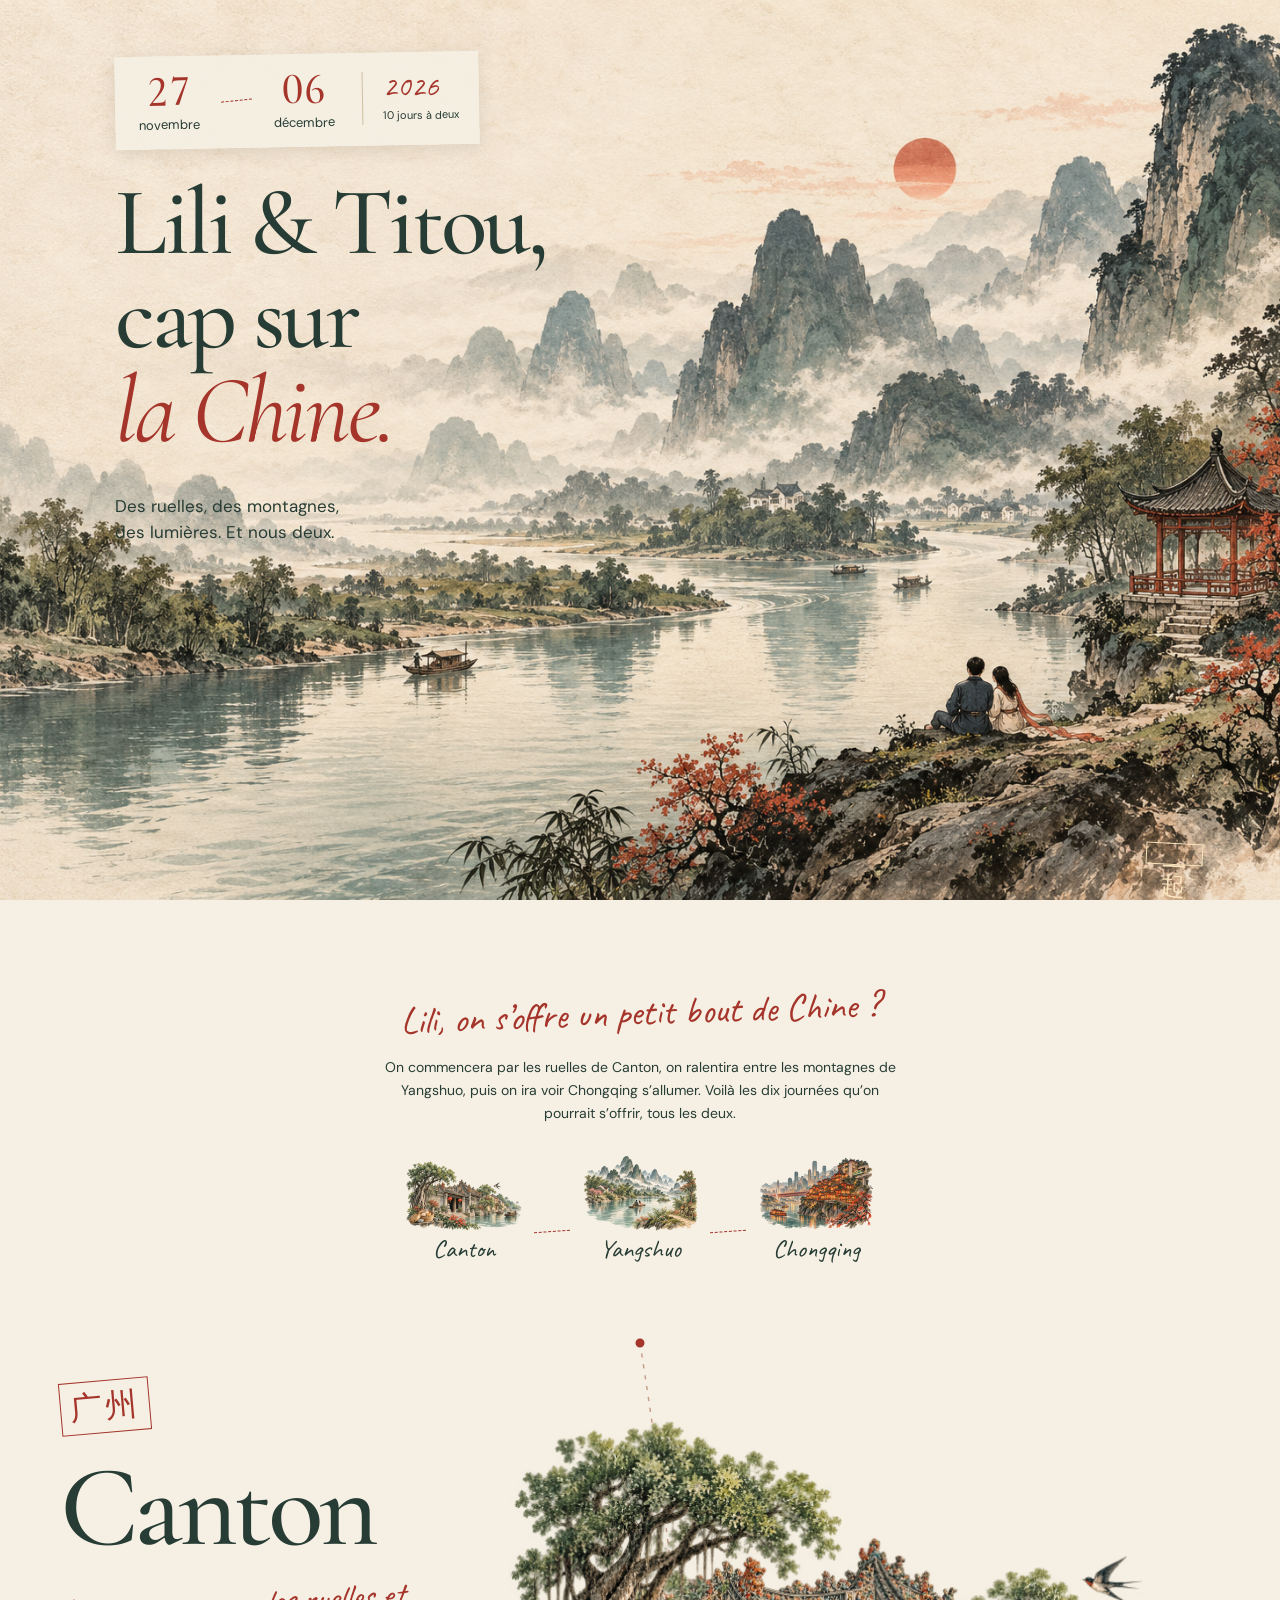
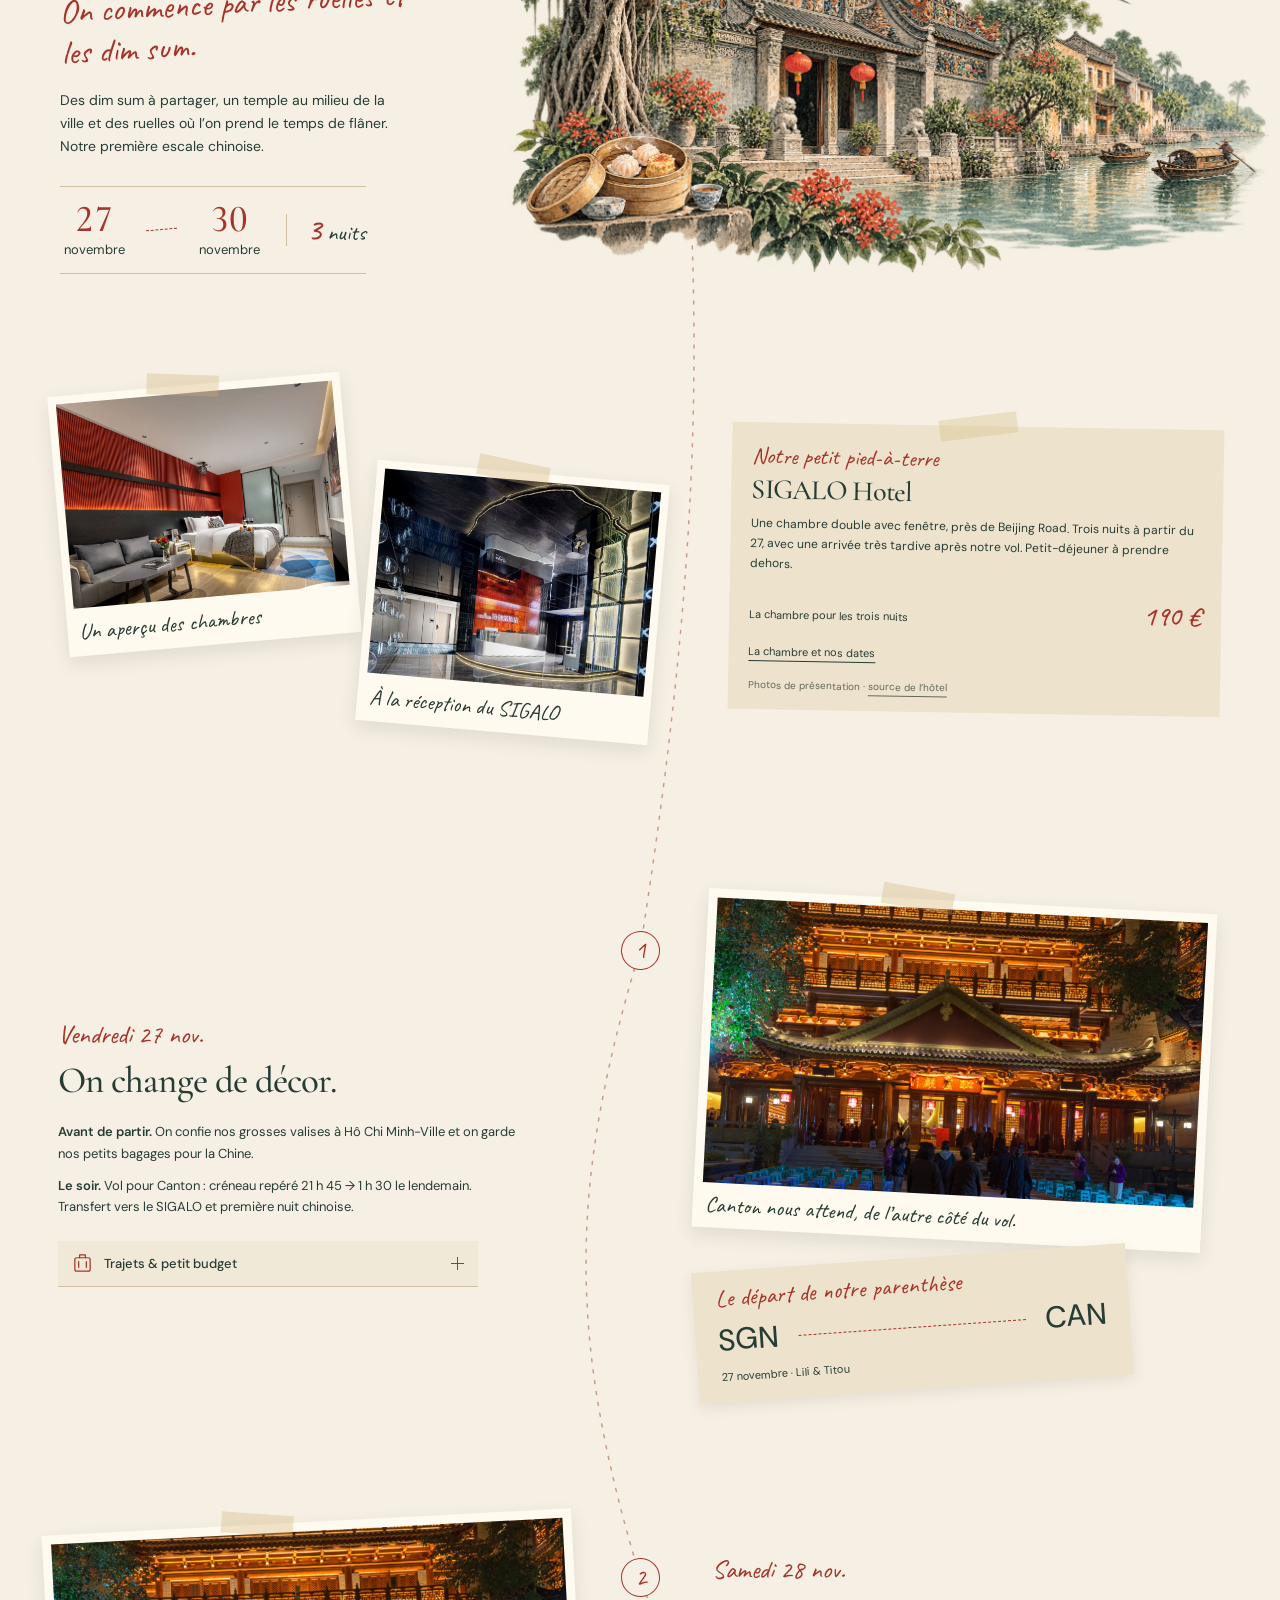
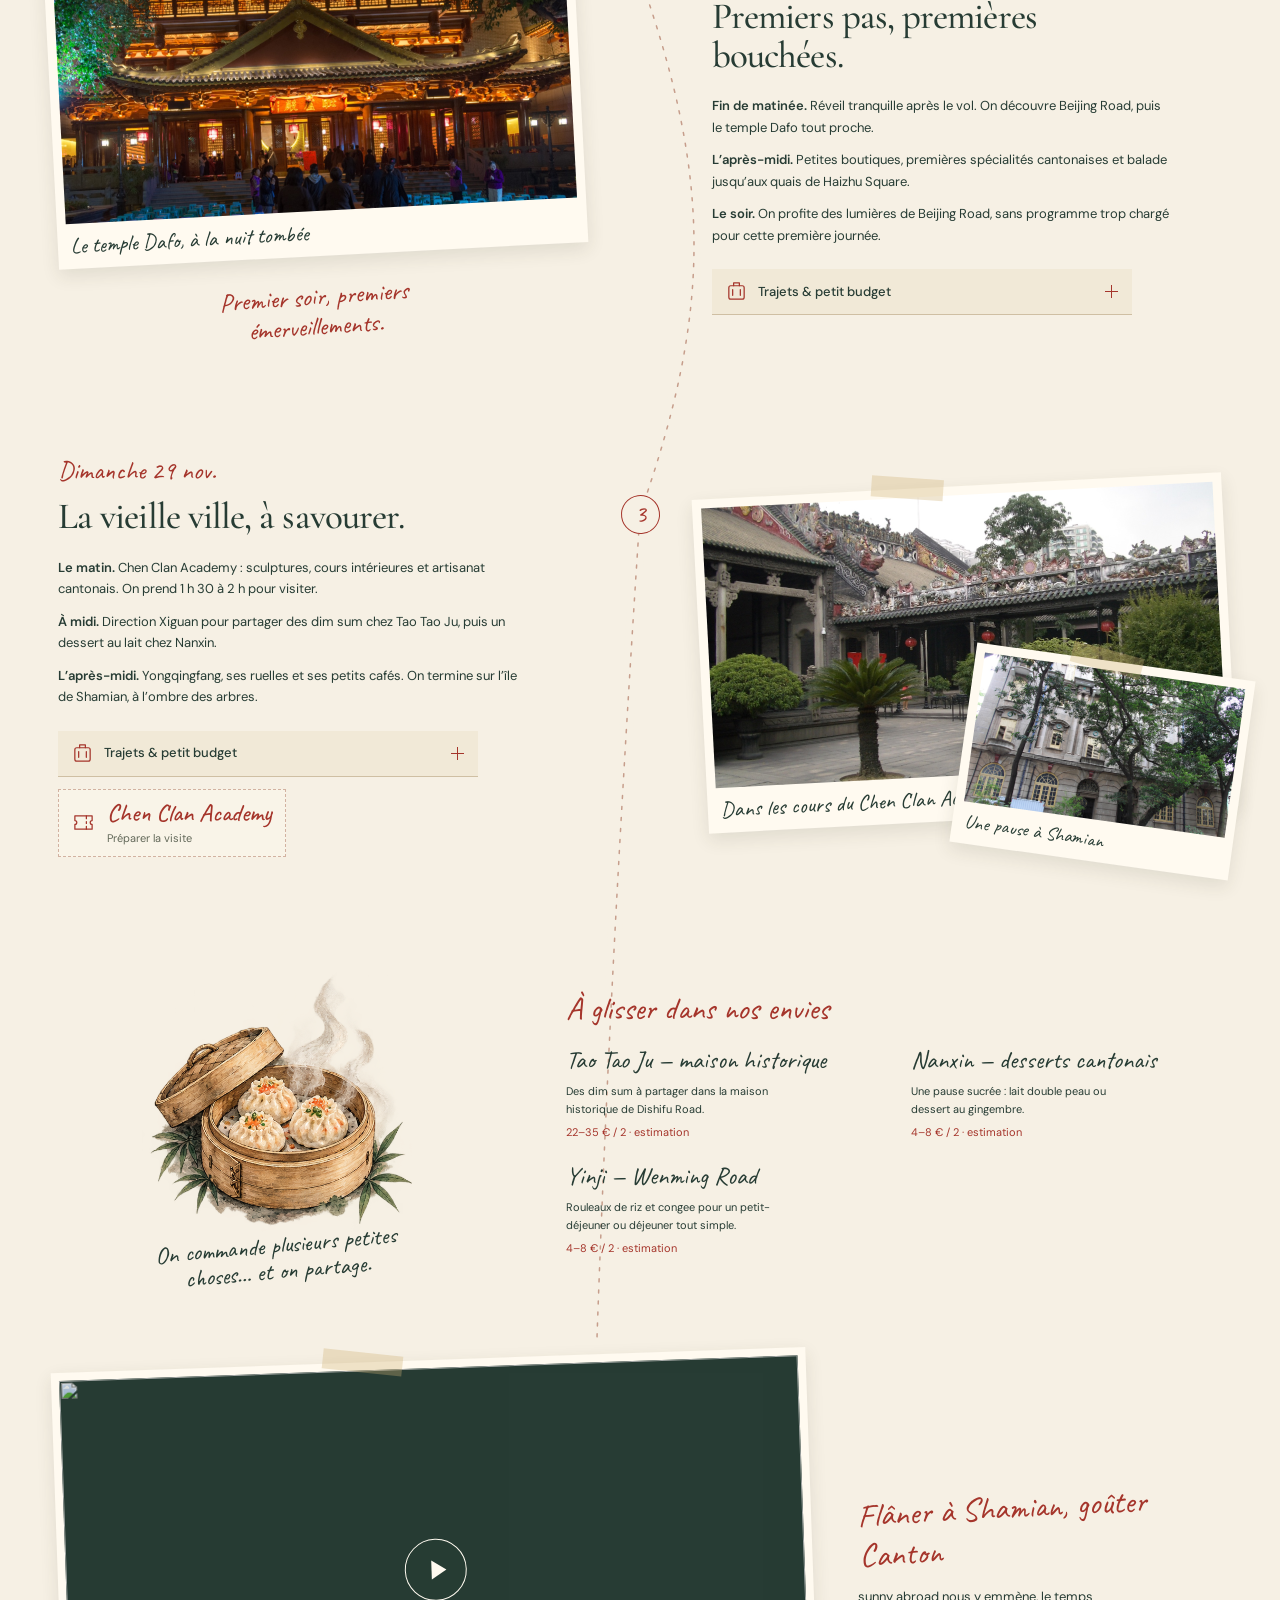
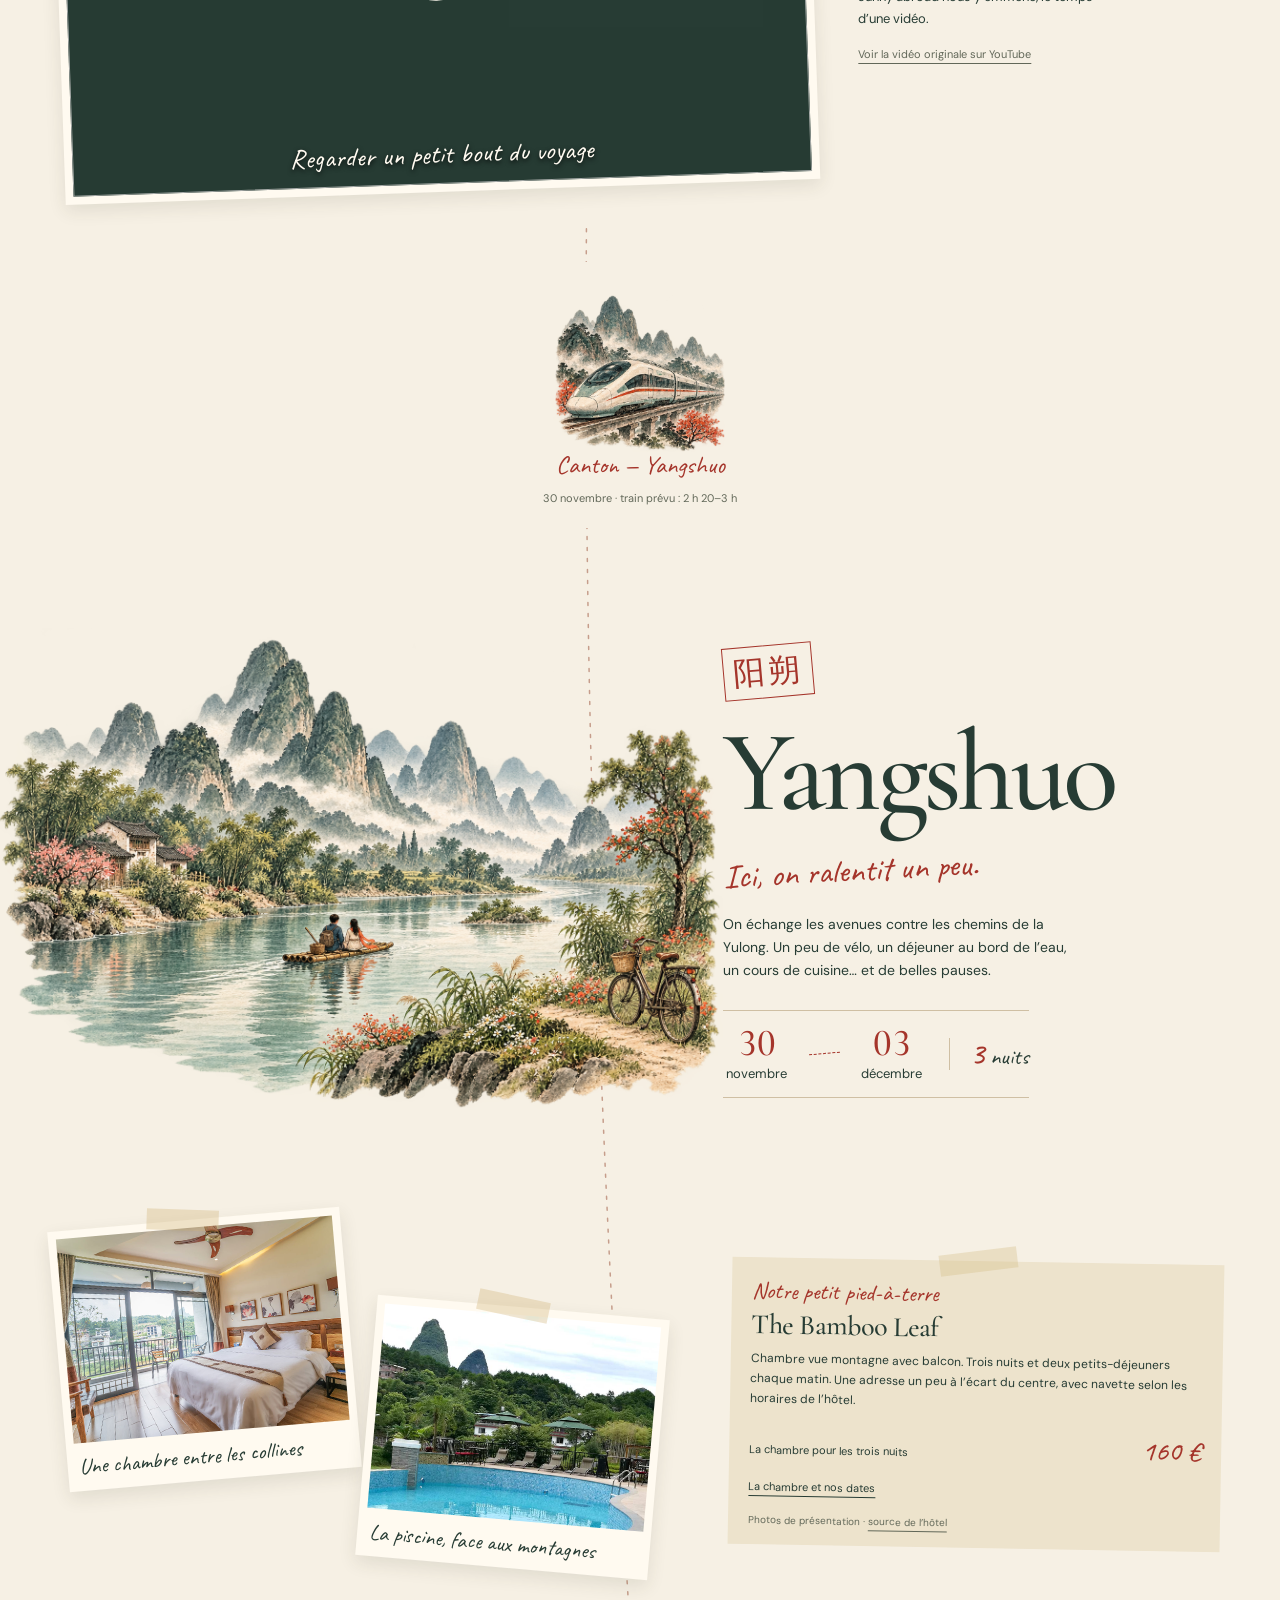
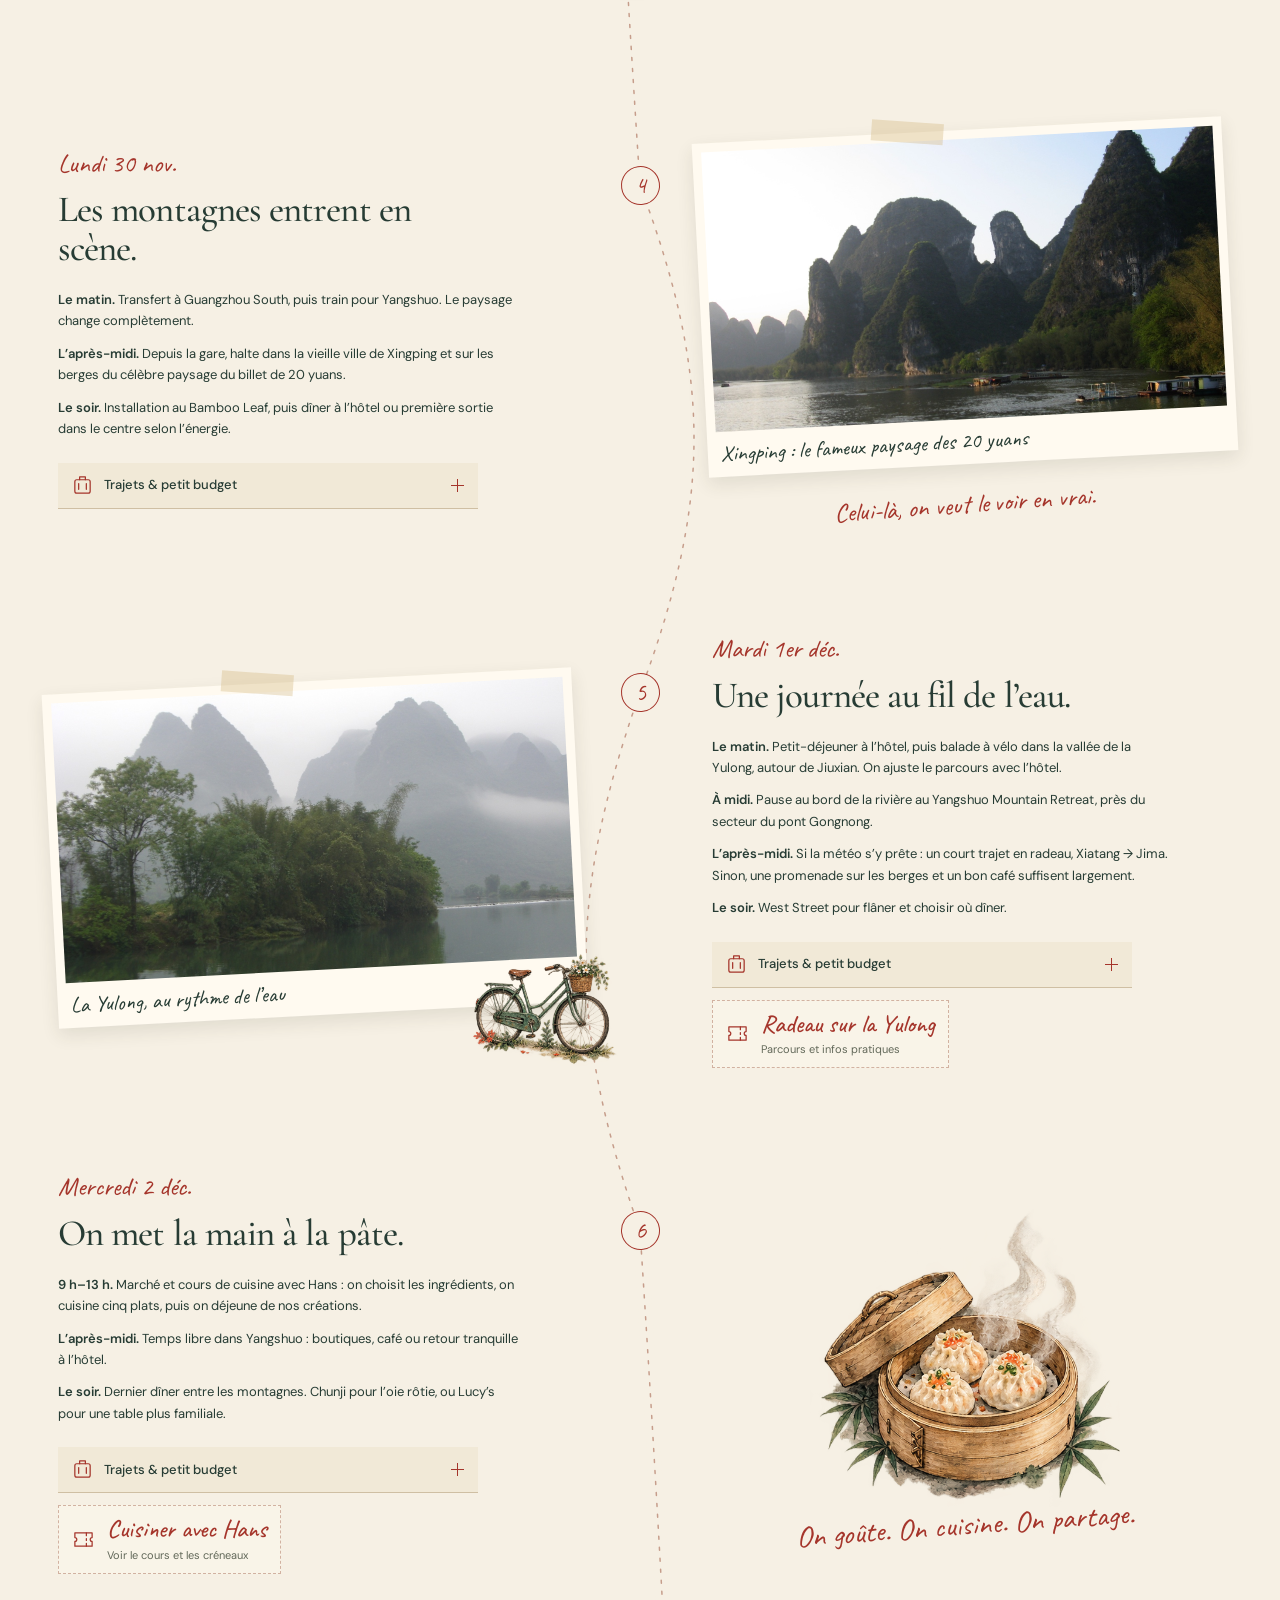
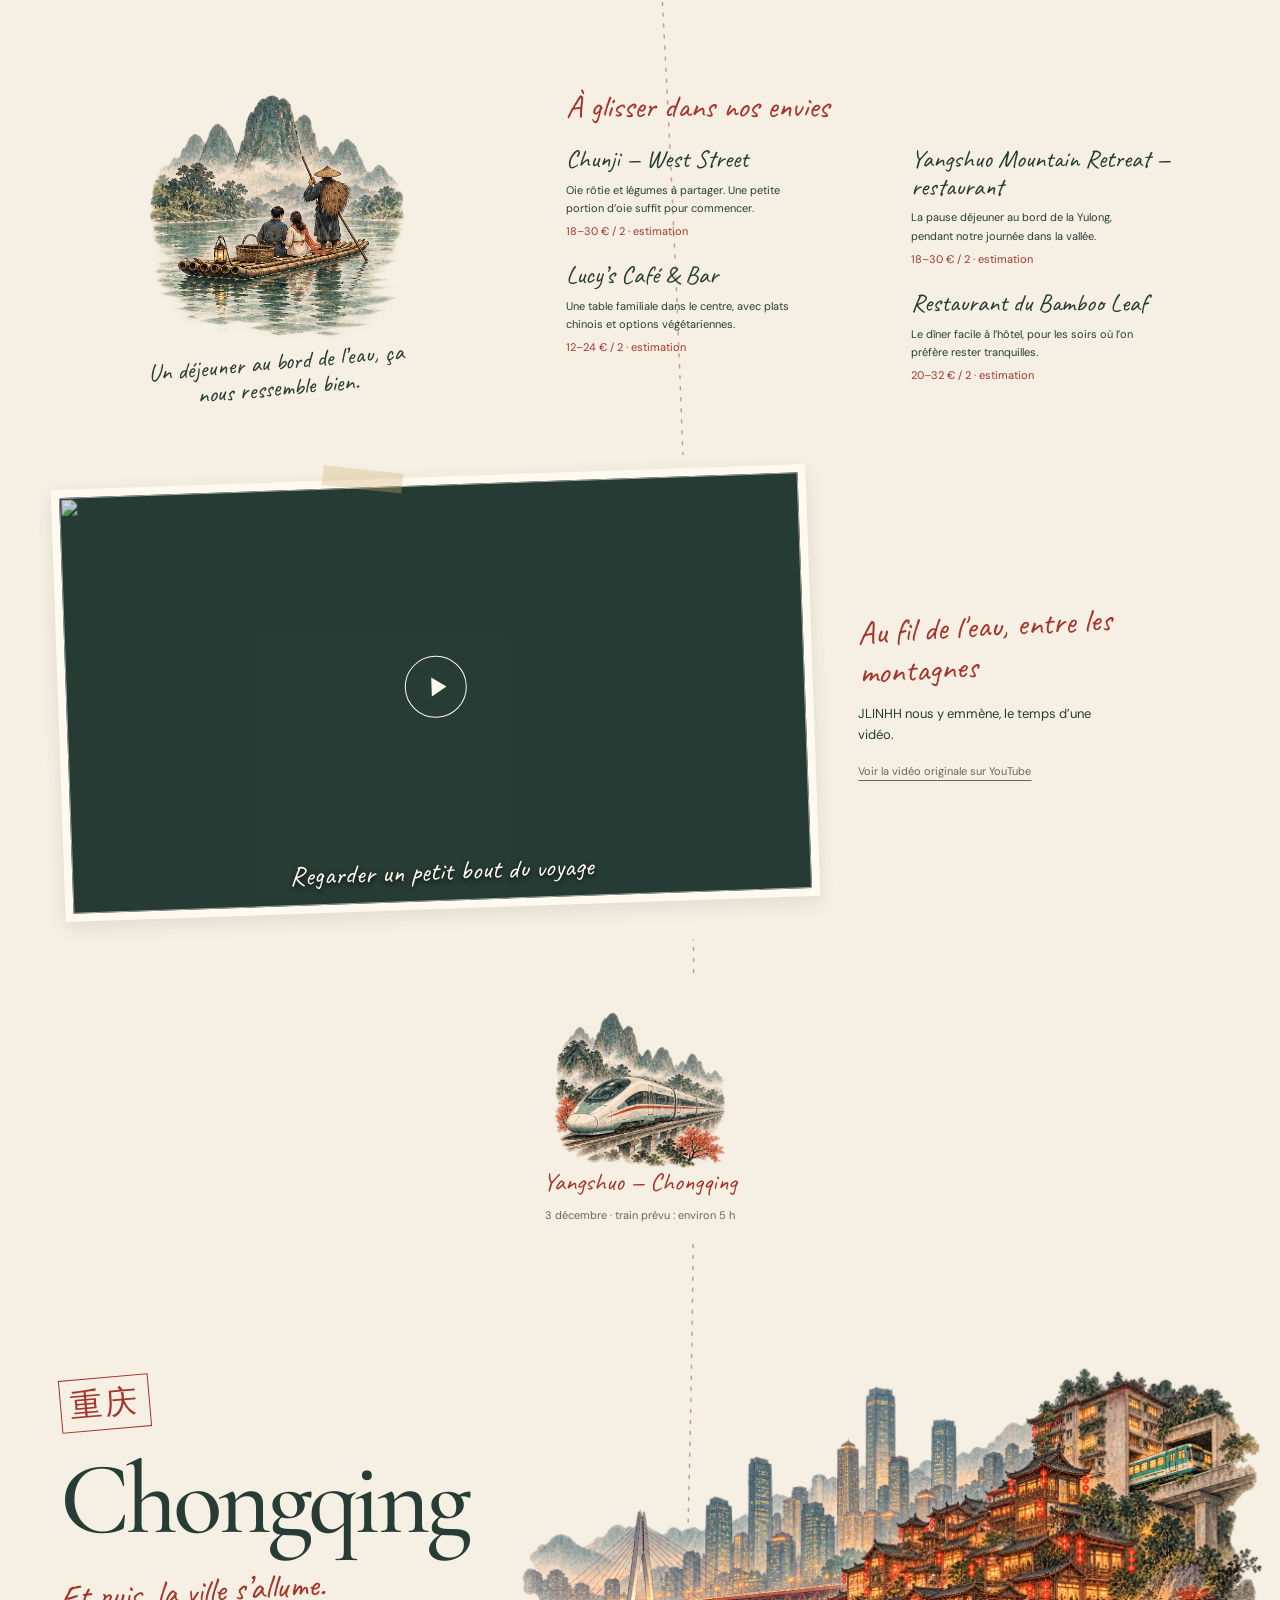
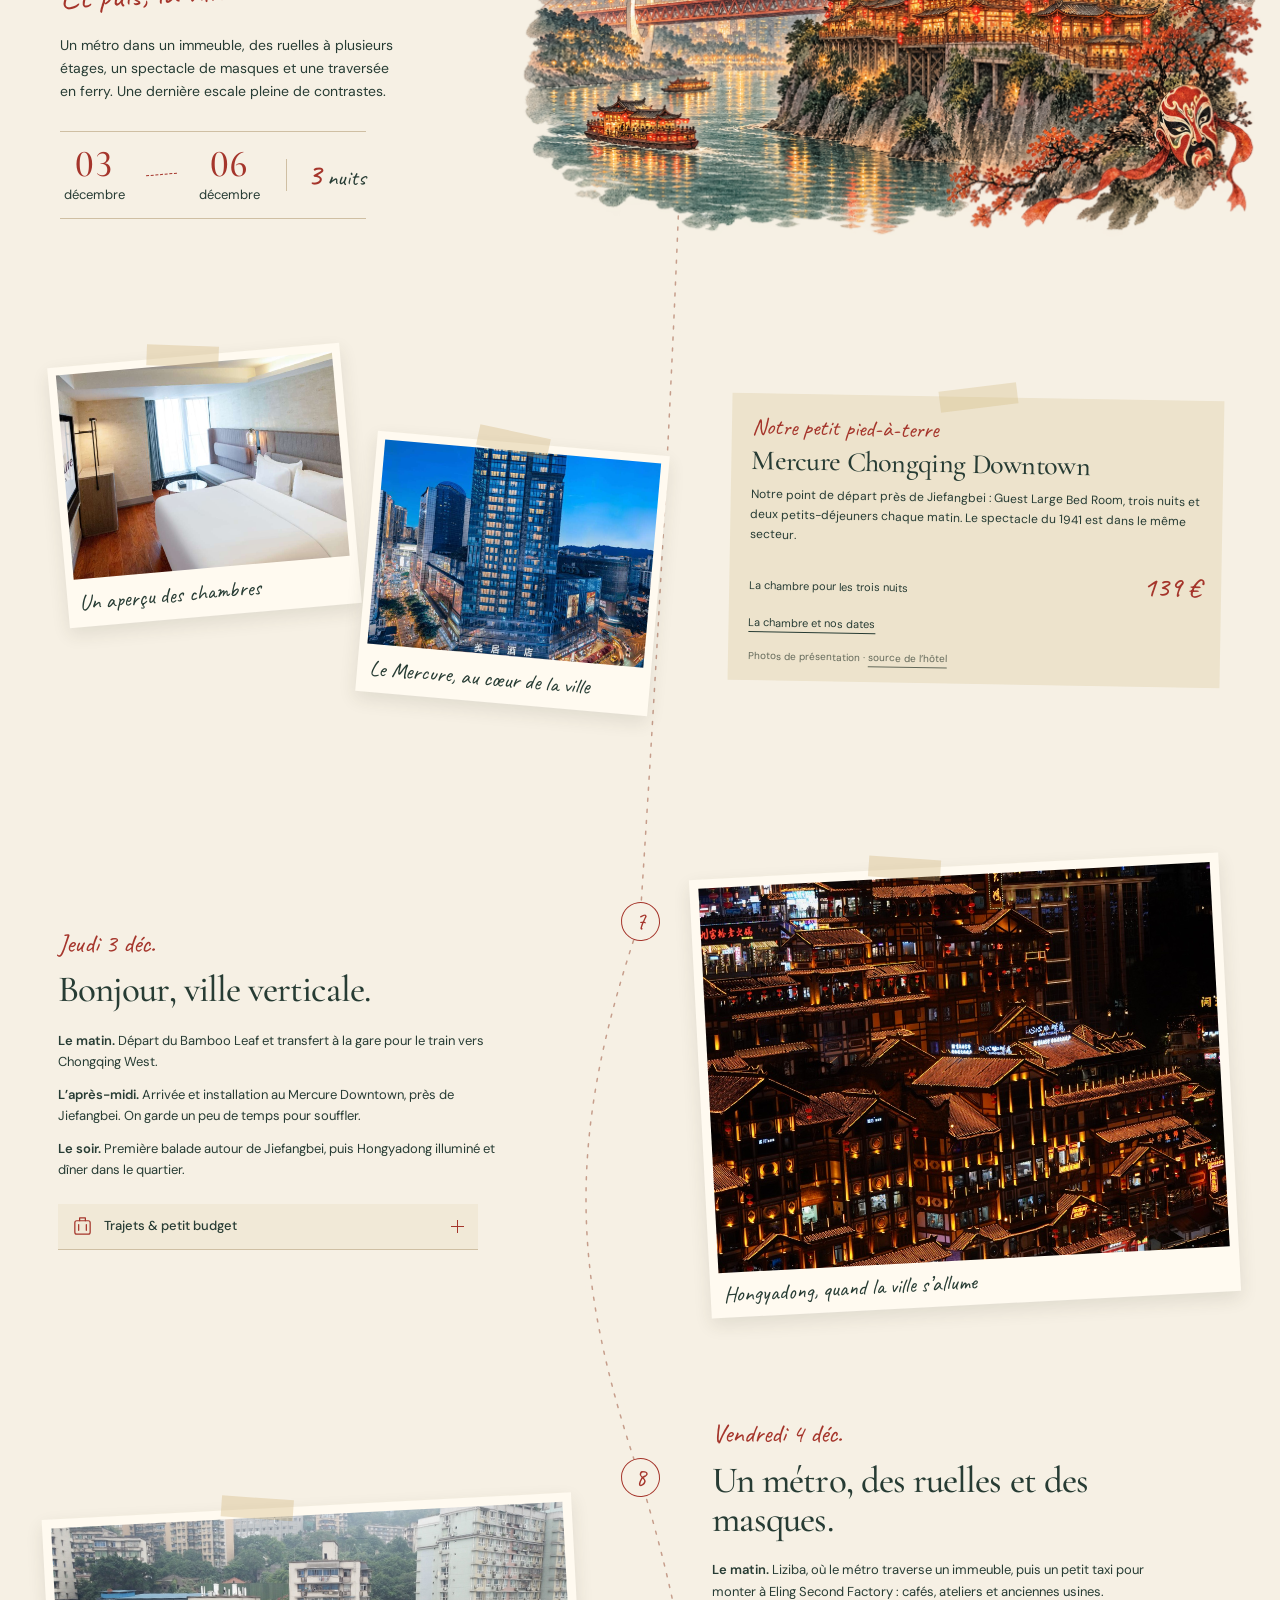
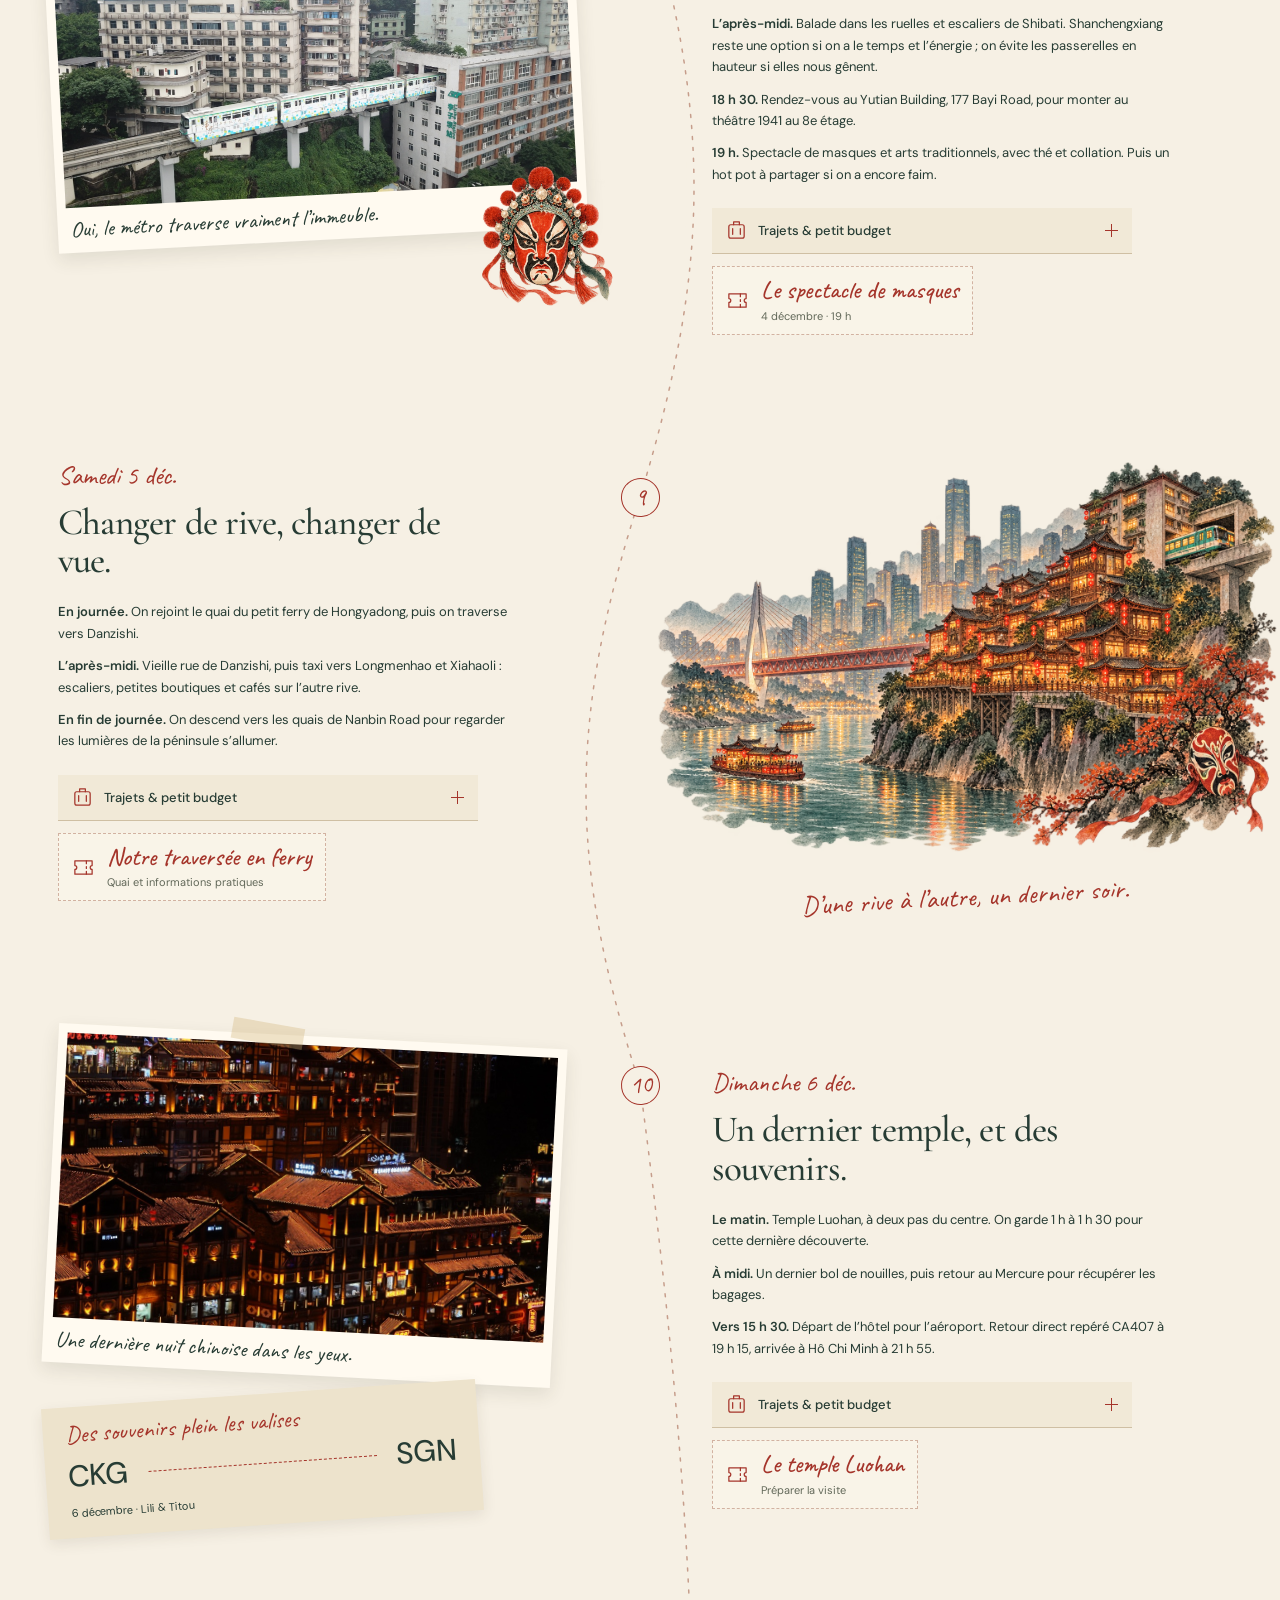
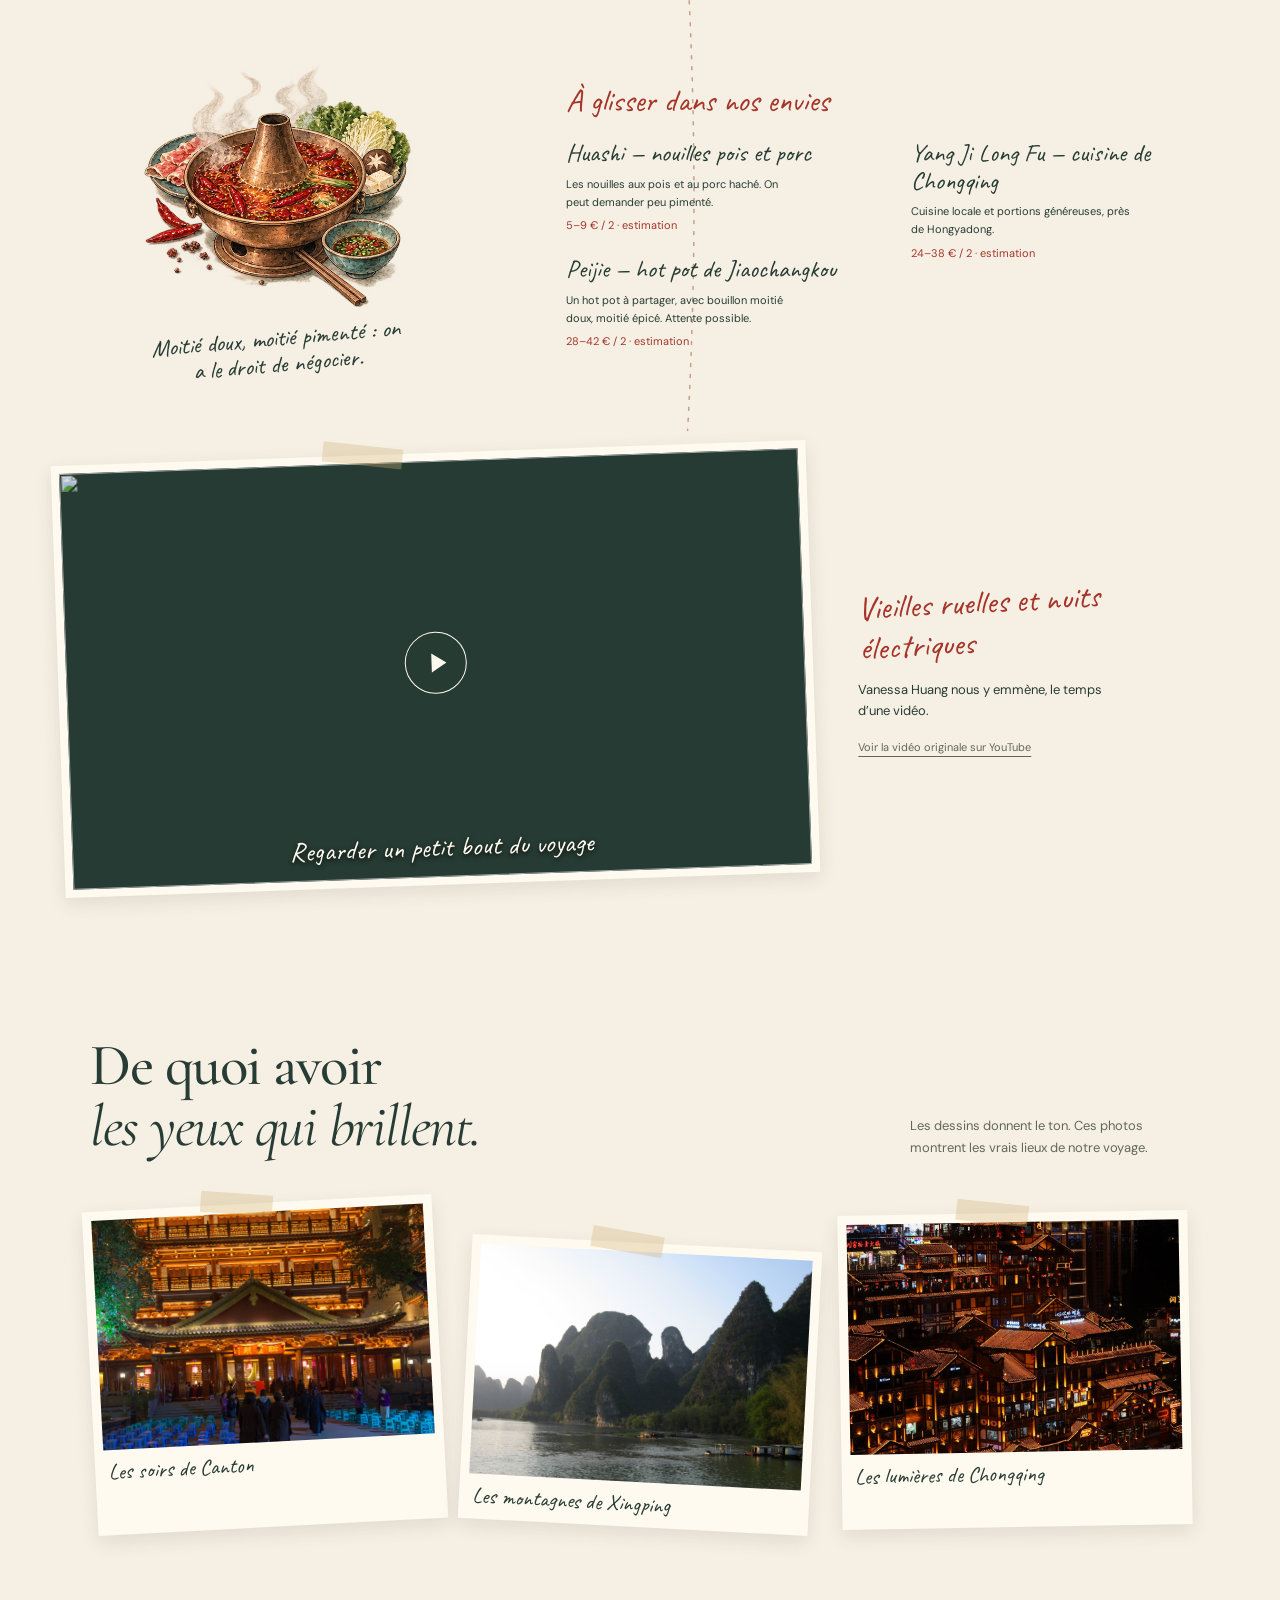
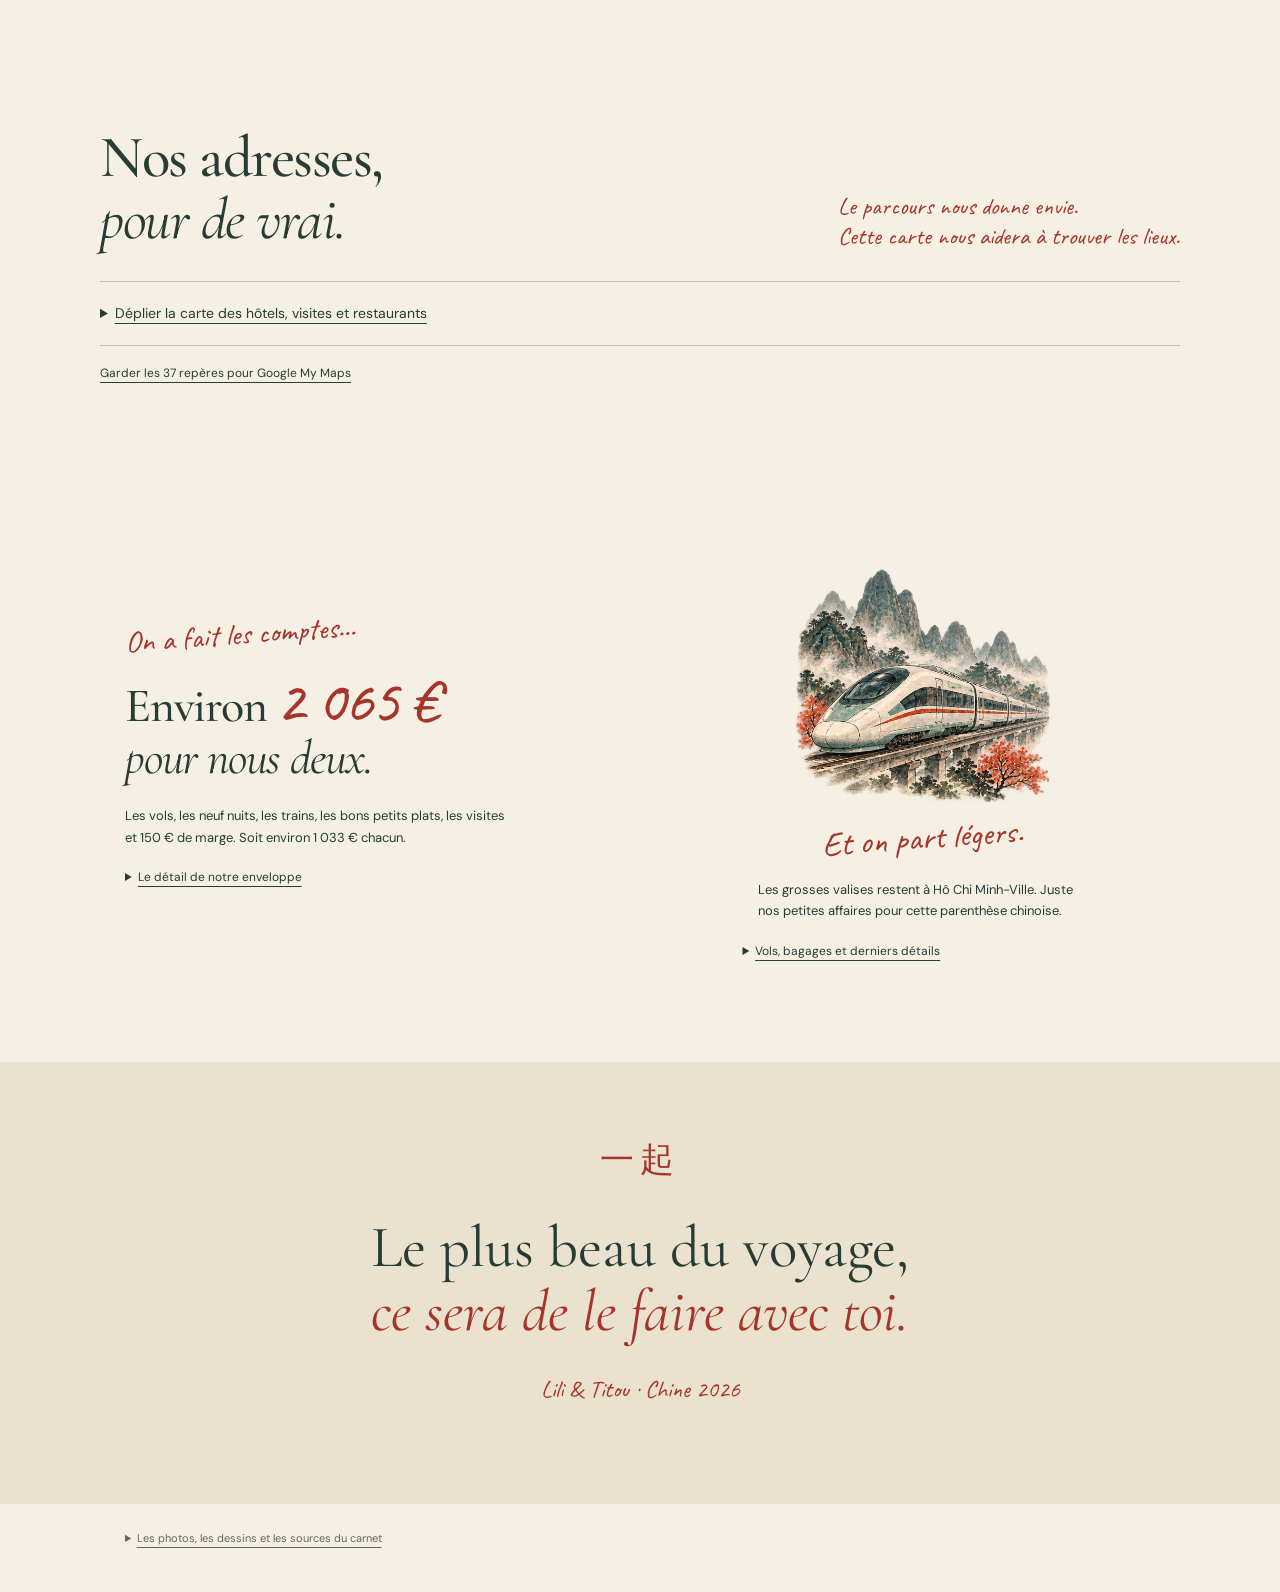
==== index.html @ 859c28b2 "Publish the Lili and Titou China travel journal" ====
<!doctype html>
<html lang="fr">
<head>
  <meta charset="utf-8">
  <meta name="viewport" content="width=device-width,initial-scale=1">
  <meta name="theme-color" content="#f6f0e4">
  <meta name="robots" content="noindex,nofollow">
  <title>Lili &amp; Titou — Notre petit bout de Chine</title>
  <meta name="description" content="Le carnet illustré de notre voyage à deux : Canton, Yangshuo et Chongqing, du 27 novembre au 6 décembre 2026.">
  <meta property="og:title" content="Lili & Titou — Notre petit bout de Chine">
  <meta property="og:description" content="Dix jours, trois escales. Et nous deux.">
<meta property="og:image" content="https://imwhyyy.github.io/lili-titou-carnet-chine/assets/couverture-estampe.png">
  <link rel="icon" href="assets/sceau.svg" type="image/svg+xml">
  <link rel="preconnect" href="https://fonts.googleapis.com">
  <link rel="preconnect" href="https://fonts.gstatic.com" crossorigin>
  <link href="https://fonts.googleapis.com/css2?family=Caveat:wght@400;500;600&family=Cormorant+Garamond:ital,wght@0,400;0,500;0,600;1,400;1,500&family=DM+Sans:wght@400;450;500;600&display=swap" rel="stylesheet">
  <link rel="stylesheet" href="carnet.css">
  <script src="carnet.js" defer></script>
</head>
<body>
<!-- THESIS: Un parcours dessiné qui traverse dix journées, et non une succession de panneaux.
OWN-WORLD: Papier ivoire, encre verte, fil cinabre, aquarelles originales, photos réelles légendées, annotations manuscrites.
STORY: Lili découvre le voyage avec Titou, suit chaque journée et garde les informations pratiques à portée de main.
FIRST VIEWPORT: Couverture approuvée, noms à gauche, paysage et couple à droite ; aucune navigation ni bouton.
FORM: Carnet cartographique vertical, direction explicitement demandée par Whyyy, prioritaire sur seed 885f67a6.
FINISH: unreviewed and undocumented is unfinished; this build ends with the finish review, the verdict, DESIGN.md, and every shipping raster carrying its provenance -->
  <main>
    <section class="cover" aria-labelledby="titre">
      <img class="cover-art" src="assets/couverture-estampe.png" width="1536" height="1024" alt="Estampe originale : un couple au bord d’une rivière et les montagnes chinoises" fetchpriority="high">
      <div class="cover-copy"><div class="cover-date travel-dates" aria-label="Du 27 novembre au 6 décembre 2026"><div class="date-pair"><time datetime="2026-11-27"><span class="date-number">27</span><span class="date-month">novembre</span></time><span class="date-stitch" aria-hidden="true"></span><time datetime="2026-12-06"><span class="date-number">06</span><span class="date-month">décembre</span></time></div><span class="date-year">2026<span>10 jours à deux</span></span></div><h1 id="titre">Lili &amp; Titou,<br>cap sur<br><em>la Chine.</em></h1><p class="cover-note">Des ruelles, des montagnes,<br>des lumières. Et nous deux.</p></div>
      <span class="cover-seal" lang="zh-Hans" aria-hidden="true">一起</span>
    </section>

    <section class="letter" aria-label="Un petit mot pour Lili"><p class="handwriting">Lili, on s’offre un petit bout de Chine ?</p><p>On commencera par les ruelles de Canton, on ralentira entre les montagnes de Yangshuo, puis on ira voir Chongqing s’allumer. Voilà les dix journées qu’on pourrait s’offrir, tous les deux.</p><div class="little-route"><span class="little-city"><img src="assets/dessin-canton.png" alt="" width="1536" height="1024" loading="lazy"><span>Canton</span></span><span class="route-thread" aria-hidden="true"></span><span class="little-city"><img src="assets/dessin-yangshuo.png" alt="" width="1536" height="1024" loading="lazy"><span>Yangshuo</span></span><span class="route-thread" aria-hidden="true"></span><span class="little-city"><img src="assets/dessin-chongqing.png" alt="" width="1536" height="1024" loading="lazy"><span>Chongqing</span></span></div></section>

    <div class="journey" id="parcours">
      <svg class="journey-route" aria-hidden="true"><path class="route-wash"></path><path class="route-dots"></path><path class="route-progress"></path><circle class="route-traveler" r="6"></circle></svg>
      <section class="chapter chapter-gz" aria-labelledby="titre-gz">
      <div class="chapter-opening"><div class="chapter-heading"><span class="chapter-cn" lang="zh-Hans" aria-hidden="true">广州</span><h2 id="titre-gz">Canton</h2><p class="handwriting">On commence par les ruelles et les dim sum.</p><p class="chapter-description">Des dim sum à partager, un temple au milieu de la ville et des ruelles où l’on prend le temps de flâner. Notre première escale chinoise.</p><div class="chapter-dates stay-dates" aria-label="Du 27 novembre au 30 novembre 2026, 3 nuits"><div class="date-pair"><time datetime="2026-11-27"><span class="date-number">27</span><span class="date-month">novembre</span></time><span class="date-stitch" aria-hidden="true"></span><time datetime="2026-11-30"><span class="date-number">30</span><span class="date-month">novembre</span></time></div><span class="stay-nights"><strong>3</strong> nuits</span></div></div><figure><img class="chapter-art" src="assets/dessin-canton.png" alt="Illustration originale de Canton, créée pour Lili et Titou" width="1536" height="1024" loading="lazy"></figure></div>
      <div class="hotel-spread"><div class="hotel-gallery"><figure class="photo hotel-photo"><img src="assets/hotel-sigalo-01.jpg" alt="Chambre avec lit double, mur rouge, canapé gris et projecteur." width="960" height="660" loading="lazy"><figcaption>Un aperçu des chambres</figcaption></figure><figure class="photo hotel-photo"><img src="assets/hotel-sigalo-07.jpg" alt="Réception à l&#x27;intérieur noir et orange, enseigne SIGALO/诗加洛酒店 visible." width="960" height="660" loading="lazy"><figcaption>À la réception du SIGALO</figcaption></figure></div><aside class="hotel-slip" aria-label="Notre hôtel à Canton"><p class="handwriting">Notre petit pied-à-terre</p><h3>SIGALO Hotel</h3><p>Une chambre double avec fenêtre, près de Beijing Road. Trois nuits à partir du 27, avec une arrivée très tardive après notre vol. Petit-déjeuner à prendre dehors.</p><div class="room-meta"><span>La chambre pour les trois nuits</span><strong>190 €</strong></div><a href="https://fr.trip.com/hotels/guangzhou-hotel-detail-114706599/shi-jia-luo-jiu-dian/?checkIn=2026-11-27&amp;checkOut=2026-11-30&amp;adult=2&amp;crn=1&amp;curr=EUR" target="_blank" rel="noopener">La chambre et nos dates</a><p class="hotel-photo-source">Photos de présentation · <a href="https://www.trip.com/hotels/guangzhou-hotel-detail-114706599/shi-jia-luo-jiu-dian/" target="_blank" rel="noopener">source de l’hôtel</a></p></aside></div>
      <article class="moment" aria-labelledby="jour-01"><span class="route-stop" aria-hidden="true">1</span><div class="moment-copy"><p class="moment-date">Vendredi 27 nov.</p><h3 id="jour-01">On change de décor.</h3><div class="agenda"><p><strong>Avant de partir.</strong> On confie nos grosses valises à Hô Chi Minh-Ville et on garde nos petits bagages pour la Chine.</p><p><strong>Le soir.</strong> Vol pour Canton : créneau repéré 21 h 45 → 1 h 30 le lendemain. Transfert vers le SIGALO et première nuit chinoise.</p></div><div class="day-practical"><details class="day-details"><summary><svg viewBox="0 0 24 24" fill="none" stroke="currentColor" stroke-width="1.3" stroke-linecap="round" stroke-linejoin="round" aria-hidden="true"><rect x="4" y="6" width="16" height="14" rx="2"/><path d="M9 6V3h6v3M8 10v6m8-6v6"/></svg><span>Trajets &amp; petit budget</span><span class="disclosure-mark" aria-hidden="true"></span></summary><div class="day-detail-content"><p>Prévoir une arrivée à l’hôtel vers 3 h du matin. La nuit du 27 est bien à réserver et l’arrivée tardive à annoncer.</p><p>Pas de visite prévue ce jour-là.</p></div></details></div></div><div class="moment-visual"><div class="travel-collage"><figure class="photo "><img src="assets/dafo.jpg" alt="Temple Dafo : photographie réelle du lieu" width="900" height="650" loading="lazy"><figcaption>Canton nous attend, de l’autre côté du vol.</figcaption></figure><div class="travel-ticket"><p class="handwriting">Le départ de notre parenthèse</p><p class="ticket-route"><strong>SGN</strong><span class="ticket-flight" aria-hidden="true"></span><strong>CAN</strong></p><p>27 novembre · Lili &amp; Titou</p></div></div></div></article><article class="moment" aria-labelledby="jour-02"><span class="route-stop" aria-hidden="true">2</span><div class="moment-copy"><p class="moment-date">Samedi 28 nov.</p><h3 id="jour-02">Premiers pas, premières bouchées.</h3><div class="agenda"><p><strong>Fin de matinée.</strong> Réveil tranquille après le vol. On découvre Beijing Road, puis le temple Dafo tout proche.</p><p><strong>L’après-midi.</strong> Petites boutiques, premières spécialités cantonaises et balade jusqu’aux quais de Haizhu Square.</p><p><strong>Le soir.</strong> On profite des lumières de Beijing Road, sans programme trop chargé pour cette première journée.</p></div><div class="day-practical"><details class="day-details"><summary><svg viewBox="0 0 24 24" fill="none" stroke="currentColor" stroke-width="1.3" stroke-linecap="round" stroke-linejoin="round" aria-hidden="true"><rect x="4" y="6" width="16" height="14" rx="2"/><path d="M9 6V3h6v3M8 10v6m8-6v6"/></svg><span>Trajets &amp; petit budget</span><span class="disclosure-mark" aria-hidden="true"></span></summary><div class="day-detail-content"><p>Beijing Road et Dafo se combinent à pied. Compter environ 15–20 min de marche entre le secteur du temple et les quais.</p><p>Balades gratuites ; repas et déplacements dans l’enveloppe générale.</p></div></details></div></div><div class="moment-visual"><figure class="photo "><img src="assets/dafo.jpg" alt="Temple Dafo : photographie réelle du lieu" width="900" height="650" loading="lazy"><figcaption>Le temple Dafo, à la nuit tombée</figcaption></figure><p class="photo-note">Premier soir, premiers émerveillements.</p></div></article><article class="moment" aria-labelledby="jour-03"><span class="route-stop" aria-hidden="true">3</span><div class="moment-copy"><p class="moment-date">Dimanche 29 nov.</p><h3 id="jour-03">La vieille ville, à savourer.</h3><div class="agenda"><p><strong>Le matin.</strong> Chen Clan Academy : sculptures, cours intérieures et artisanat cantonais. On prend 1 h 30 à 2 h pour visiter.</p><p><strong>À midi.</strong> Direction Xiguan pour partager des dim sum chez Tao Tao Ju, puis un dessert au lait chez Nanxin.</p><p><strong>L’après-midi.</strong> Yongqingfang, ses ruelles et ses petits cafés. On termine sur l’île de Shamian, à l’ombre des arbres.</p></div><div class="day-practical"><details class="day-details"><summary><svg viewBox="0 0 24 24" fill="none" stroke="currentColor" stroke-width="1.3" stroke-linecap="round" stroke-linejoin="round" aria-hidden="true"><rect x="4" y="6" width="16" height="14" rx="2"/><path d="M9 6V3h6v3M8 10v6m8-6v6"/></svg><span>Trajets &amp; petit budget</span><span class="disclosure-mark" aria-hidden="true"></span></summary><div class="day-detail-content"><p>Petits trajets en métro ou taxi entre les quartiers, puis marche sur place. Garder environ 20–30 min par changement de secteur.</p><p>Chen Clan Academy : environ 3 € pour deux ; quartiers et Shamian gratuits.</p></div></details><a class="visit-note" href="https://www.gzcjc.com.cn/" target="_blank" rel="noopener"><svg viewBox="0 0 24 24" fill="none" stroke="currentColor" stroke-width="1.3" stroke-linecap="round" stroke-linejoin="round" aria-hidden="true"><path d="M3 5h18v5a2 2 0 0 0 0 4v5H3v-5a2 2 0 0 0 0-4V5Z"/><path d="M15 5v3m0 3v2m0 3v3"/></svg><span><strong>Chen Clan Academy</strong><small>Préparer la visite</small></span></a></div></div><div class="moment-visual"><figure class="photo "><img src="assets/chen.jpg" alt="Chen Clan Academy : photographie réelle du lieu" width="900" height="650" loading="lazy"><figcaption>Dans les cours du Chen Clan Academy</figcaption></figure><figure class="photo secondary"><img src="assets/canton.jpg" alt="Shamian : photographie réelle du lieu" width="900" height="650" loading="lazy"><figcaption>Une pause à Shamian</figcaption></figure></div></article>
      <aside class="tastes" aria-label="Les adresses pour manger à Canton"><div class="tastes-art"><div class="motif motif-dimsum" aria-hidden="true"></div><p>On commande plusieurs petites choses… et on partage.</p></div><div><p class="handwriting">À glisser dans nos envies</p><div class="taste-items"><div class="taste-item"><a href="https://www.google.com/maps/search/?api=1&amp;query=%E9%99%B6%E9%99%B6%E5%B1%85%E9%85%92%E5%AE%B6%EF%BC%88%E7%AC%AC%E5%8D%81%E7%94%AB%E8%B7%AF%E6%80%BB%E5%BA%97%EF%BC%89%2C+20+Dishifu+Road%2C+Guangzhou%2C+%E5%B9%BF%E5%B7%9E" target="_blank" rel="noopener">Tao Tao Ju — maison historique</a><p>Des dim sum à partager dans la maison historique de Dishifu Road.</p><small>22–35 € / 2 · estimation</small></div><div class="taste-item"><a href="https://www.google.com/maps/search/?api=1&amp;query=%E9%93%B6%E8%AE%B0%E8%82%A0%E7%B2%89%E5%BA%97%EF%BC%88%E6%96%87%E6%98%8E%E8%B7%AF%E5%BA%97%EF%BC%89%2C+199+Wenming+Road%2C+Guangzhou%2C+%E5%B9%BF%E5%B7%9E" target="_blank" rel="noopener">Yinji — Wenming Road</a><p>Rouleaux de riz et congee pour un petit-déjeuner ou déjeuner tout simple.</p><small>4–8 € / 2 · estimation</small></div><div class="taste-item"><a href="https://www.google.com/maps/search/?api=1&amp;query=%E5%8D%97%E4%BF%A1%E7%89%9B%E5%A5%B6%E7%94%9C%E5%93%81%E4%B8%93%E5%AE%B6%2C+47+Dishifu+Road%2C+Guangzhou%2C+%E5%B9%BF%E5%B7%9E" target="_blank" rel="noopener">Nanxin — desserts cantonais</a><p>Une pause sucrée : lait double peau ou dessert au gingembre.</p><small>4–8 € / 2 · estimation</small></div></div></div></aside>
      <aside class="traveler-film" aria-label="Une vidéo de voyage à Canton"><div class="film-player"><button type="button" class="film-poster" data-video-id="S4Xt6dnOQ94" data-video-start="0" data-video-title="Exploring Guangzhou Like a Local: Hidden Gems, Michelin Food &amp; Shamian Island | City Walk Vlog" aria-label="Lire la vidéo de sunny abroad à Canton"><img src="https://i.ytimg.com/vi/S4Xt6dnOQ94/hqdefault.jpg" alt="" width="480" height="360" loading="lazy"><span class="film-play" aria-hidden="true"><svg viewBox="0 0 32 32"><path d="M12 7 26 16 12 25Z" fill="currentColor"/></svg></span><span class="film-play-label">Regarder un petit bout du voyage</span></button></div><div class="film-caption"><p class="handwriting">Flâner à Shamian, goûter Canton</p><p>sunny abroad nous y emmène, le temps d’une vidéo.</p><a href="https://www.youtube.com/watch?v=S4Xt6dnOQ94" target="_blank" rel="noopener">Voir la vidéo originale sur YouTube</a></div></aside>
      <div class="train-bridge"><div class="motif motif-train" aria-hidden="true"></div><p>Canton — Yangshuo</p><small>30 novembre · train prévu : 2 h 20–3 h</small></div>
    </section>
<section class="chapter chapter-ys" aria-labelledby="titre-ys">
      <div class="chapter-opening"><div class="chapter-heading"><span class="chapter-cn" lang="zh-Hans" aria-hidden="true">阳朔</span><h2 id="titre-ys">Yangshuo</h2><p class="handwriting">Ici, on ralentit un peu.</p><p class="chapter-description">On échange les avenues contre les chemins de la Yulong. Un peu de vélo, un déjeuner au bord de l’eau, un cours de cuisine… et de belles pauses.</p><div class="chapter-dates stay-dates" aria-label="Du 30 novembre au 3 décembre 2026, 3 nuits"><div class="date-pair"><time datetime="2026-11-30"><span class="date-number">30</span><span class="date-month">novembre</span></time><span class="date-stitch" aria-hidden="true"></span><time datetime="2026-12-03"><span class="date-number">03</span><span class="date-month">décembre</span></time></div><span class="stay-nights"><strong>3</strong> nuits</span></div></div><figure><img class="chapter-art" src="assets/dessin-yangshuo.png" alt="Illustration originale de Yangshuo, créée pour Lili et Titou" width="1536" height="1024" loading="lazy"></figure></div>
      <div class="hotel-spread"><div class="hotel-gallery"><figure class="photo hotel-photo"><img src="assets/hotel-bamboo-room.jpg" alt="Lit double, balcon, mobilier en bois, vue verdoyante." width="1000" height="669" loading="lazy"><figcaption>Une chambre entre les collines</figcaption></figure><figure class="photo hotel-photo hotel-panorama"><img src="assets/hotel-bamboo-hero1.jpg" alt="Piscine extérieure avec chaises longues, bâtiment de l&#x27;hôtel et karsts en arrière-plan." width="1920" height="627" loading="lazy"><figcaption>La piscine, face aux montagnes</figcaption></figure></div><aside class="hotel-slip" aria-label="Notre hôtel à Yangshuo"><p class="handwriting">Notre petit pied-à-terre</p><h3>The Bamboo Leaf</h3><p>Chambre vue montagne avec balcon. Trois nuits et deux petits-déjeuners chaque matin. Une adresse un peu à l’écart du centre, avec navette selon les horaires de l’hôtel.</p><div class="room-meta"><span>La chambre pour les trois nuits</span><strong>160 €</strong></div><a href="https://www.trip.com/hotels/yangshuo-hotel-detail-8971802/bamboo-leaf-holiday-hotel/?checkIn=2026-11-30&amp;checkOut=2026-12-03&amp;adult=2&amp;crn=1&amp;curr=EUR&amp;detailFilters=5%7C1%7E5%7E1" target="_blank" rel="noopener">La chambre et nos dates</a><p class="hotel-photo-source">Photos de présentation · <a href="https://the-bamboo-leaf.com/index.html" target="_blank" rel="noopener">source de l’hôtel</a></p></aside></div>
      <article class="moment" aria-labelledby="jour-04"><span class="route-stop" aria-hidden="true">4</span><div class="moment-copy"><p class="moment-date">Lundi 30 nov.</p><h3 id="jour-04">Les montagnes entrent en scène.</h3><div class="agenda"><p><strong>Le matin.</strong> Transfert à Guangzhou South, puis train pour Yangshuo. Le paysage change complètement.</p><p><strong>L’après-midi.</strong> Depuis la gare, halte dans la vieille ville de Xingping et sur les berges du célèbre paysage du billet de 20 yuans.</p><p><strong>Le soir.</strong> Installation au Bamboo Leaf, puis dîner à l’hôtel ou première sortie dans le centre selon l’énergie.</p></div><div class="day-practical"><details class="day-details"><summary><svg viewBox="0 0 24 24" fill="none" stroke="currentColor" stroke-width="1.3" stroke-linecap="round" stroke-linejoin="round" aria-hidden="true"><rect x="4" y="6" width="16" height="14" rx="2"/><path d="M9 6V3h6v3M8 10v6m8-6v6"/></svg><span>Trajets &amp; petit budget</span><span class="disclosure-mark" aria-hidden="true"></span></summary><div class="day-detail-content"><p>Train : environ 2 h 20–3 h. Organiser une voiture depuis la gare, avec attente et garde des petites valises pendant Xingping. Puis environ 45–60 min de route jusqu’à Yangshuo.</p><p>Xingping et vue depuis les berges : gratuits. Pas de montée à Laozhai.</p></div></details></div></div><div class="moment-visual"><figure class="photo "><img src="assets/xingping.jpg" alt="Paysage de Xingping : photographie réelle du lieu" width="900" height="650" loading="lazy"><figcaption>Xingping : le fameux paysage des 20 yuans</figcaption></figure><p class="photo-note">Celui-là, on veut le voir en vrai.</p></div></article><article class="moment" aria-labelledby="jour-05"><span class="route-stop" aria-hidden="true">5</span><div class="moment-copy"><p class="moment-date">Mardi 1er déc.</p><h3 id="jour-05">Une journée au fil de l’eau.</h3><div class="agenda"><p><strong>Le matin.</strong> Petit-déjeuner à l’hôtel, puis balade à vélo dans la vallée de la Yulong, autour de Jiuxian. On ajuste le parcours avec l’hôtel.</p><p><strong>À midi.</strong> Pause au bord de la rivière au Yangshuo Mountain Retreat, près du secteur du pont Gongnong.</p><p><strong>L’après-midi.</strong> Si la météo s’y prête : un court trajet en radeau, Xiatang → Jima. Sinon, une promenade sur les berges et un bon café suffisent largement.</p><p><strong>Le soir.</strong> West Street pour flâner et choisir où dîner.</p></div><div class="day-practical"><details class="day-details"><summary><svg viewBox="0 0 24 24" fill="none" stroke="currentColor" stroke-width="1.3" stroke-linecap="round" stroke-linejoin="round" aria-hidden="true"><rect x="4" y="6" width="16" height="14" rx="2"/><path d="M9 6V3h6v3M8 10v6m8-6v6"/></svg><span>Trajets &amp; petit budget</span><span class="disclosure-mark" aria-hidden="true"></span></summary><div class="day-detail-content"><p>Radeau court : environ 45 min. Les vélos ne montent pas à bord : prévoir leur récupération, ou choisir la balade à pied. Adapter la journée au froid et à la pluie.</p><p>Environ 10 € pour deux vélos. Option radeau : environ 27 € pour deux.</p></div></details><a class="visit-note" href="https://www.yangshuomountainretreat.com/blog/en/bamboo-rafting-yangshuo-the-complete-guide-2026/" target="_blank" rel="noopener"><svg viewBox="0 0 24 24" fill="none" stroke="currentColor" stroke-width="1.3" stroke-linecap="round" stroke-linejoin="round" aria-hidden="true"><path d="M3 5h18v5a2 2 0 0 0 0 4v5H3v-5a2 2 0 0 0 0-4V5Z"/><path d="M15 5v3m0 3v2m0 3v3"/></svg><span><strong>Radeau sur la Yulong</strong><small>Parcours et infos pratiques</small></span></a></div></div><div class="moment-visual"><figure class="photo "><img src="assets/yangshuo.jpg" alt="Rivière Yulong : photographie réelle du lieu" width="900" height="650" loading="lazy"><figcaption>La Yulong, au rythme de l’eau</figcaption></figure><div class="tiny-motif motif motif-bike" aria-hidden="true"></div></div></article><article class="moment" aria-labelledby="jour-06"><span class="route-stop" aria-hidden="true">6</span><div class="moment-copy"><p class="moment-date">Mercredi 2 déc.</p><h3 id="jour-06">On met la main à la pâte.</h3><div class="agenda"><p><strong>9 h–13 h.</strong> Marché et cours de cuisine avec Hans : on choisit les ingrédients, on cuisine cinq plats, puis on déjeune de nos créations.</p><p><strong>L’après-midi.</strong> Temps libre dans Yangshuo : boutiques, café ou retour tranquille à l’hôtel.</p><p><strong>Le soir.</strong> Dernier dîner entre les montagnes. Chunji pour l’oie rôtie, ou Lucy’s pour une table plus familiale.</p></div><div class="day-practical"><details class="day-details"><summary><svg viewBox="0 0 24 24" fill="none" stroke="currentColor" stroke-width="1.3" stroke-linecap="round" stroke-linejoin="round" aria-hidden="true"><rect x="4" y="6" width="16" height="14" rx="2"/><path d="M9 6V3h6v3M8 10v6m8-6v6"/></svg><span>Trajets &amp; petit budget</span><span class="disclosure-mark" aria-hidden="true"></span></summary><div class="day-detail-content"><p>Rendez-vous publié : banque rurale de Yangshuo, Kangzhan Road, code QF7V+RG8. Reconfirmer le lieu sur le bon de réservation.</p><p>Cours : 81,74 € pour deux repérés, avec déjeuner, eau et collation.</p></div></details><a class="visit-note" href="https://www.viator.com/tours/Yangshuo/5-Typical-Dishes-Yangshuo-Cooking-Class-with-Mareket-Trip/d4447-469871P1" target="_blank" rel="noopener"><svg viewBox="0 0 24 24" fill="none" stroke="currentColor" stroke-width="1.3" stroke-linecap="round" stroke-linejoin="round" aria-hidden="true"><path d="M3 5h18v5a2 2 0 0 0 0 4v5H3v-5a2 2 0 0 0 0-4V5Z"/><path d="M15 5v3m0 3v2m0 3v3"/></svg><span><strong>Cuisiner avec Hans</strong><small>Voir le cours et les créneaux</small></span></a></div></div><div class="moment-visual"><div class="visual-illustration"><div class="motif motif-dimsum" aria-hidden="true"></div><p class="handwriting">On goûte. On cuisine. On partage.</p></div></div></article>
      <aside class="tastes" aria-label="Les adresses pour manger à Yangshuo"><div class="tastes-art"><div class="motif motif-raft" aria-hidden="true"></div><p>Un déjeuner au bord de l’eau, ça nous ressemble bien.</p></div><div><p class="handwriting">À glisser dans nos envies</p><div class="taste-items"><div class="taste-item"><a href="https://www.google.com/maps/search/?api=1&amp;query=%E6%A4%BF%E8%AE%B0%E7%83%A7%E9%B9%85%EF%BC%88%E8%A5%BF%E8%A1%97%E5%BA%97%EF%BC%89%2C+Carrefour+Diecui+Road+%2F+Guihua+Road%2C+Yangshuo%2C+%E9%98%B3%E6%9C%94" target="_blank" rel="noopener">Chunji — West Street</a><p>Oie rôtie et légumes à partager. Une petite portion d’oie suffit pour commencer.</p><small>18–30 € / 2 · estimation</small></div><div class="taste-item"><a href="https://www.google.com/maps/search/?api=1&amp;query=%E9%9C%B2%E8%A5%BF%E7%A7%81%E6%88%BF%E8%8F%9C%E9%A6%86%2C+30+Guihua+Road%2C+Yangshuo%2C+%E9%98%B3%E6%9C%94" target="_blank" rel="noopener">Lucy’s Café &amp; Bar</a><p>Une table familiale dans le centre, avec plats chinois et options végétariennes.</p><small>12–24 € / 2 · estimation</small></div><div class="taste-item"><a href="https://www.google.com/maps/search/?api=1&amp;query=%E9%98%B3%E6%9C%94%E8%83%9C%E5%9C%B0%E9%85%92%E5%BA%97%E9%A4%90%E5%8E%85%2C+Fenglou+Village%2C+au+bord+de+la+Yulong%2C+%E9%98%B3%E6%9C%94" target="_blank" rel="noopener">Yangshuo Mountain Retreat — restaurant</a><p>La pause déjeuner au bord de la Yulong, pendant notre journée dans la vallée.</p><small>18–30 € / 2 · estimation</small></div><div class="taste-item"><a href="https://www.google.com/maps/search/?api=1&amp;query=%E7%AB%B9%E5%8F%B6%E5%BA%A6%E5%81%87%E9%85%92%E5%BA%97%E9%A4%90%E5%8E%85%2C+48+Shibanqiao+Village%2C+dans+votre+h%C3%B4tel%2C+%E9%98%B3%E6%9C%94" target="_blank" rel="noopener">Restaurant du Bamboo Leaf</a><p>Le dîner facile à l’hôtel, pour les soirs où l’on préfère rester tranquilles.</p><small>20–32 € / 2 · estimation</small></div></div></div></aside>
      <aside class="traveler-film" aria-label="Une vidéo de voyage à Yangshuo"><div class="film-player"><button type="button" class="film-poster" data-video-id="vbAa90dnrfg" data-video-start="417" data-video-title="China vlog 🇨🇳 72 hours in Yangshuo | west street, impression sanjie liu, bamboo rafting" aria-label="Lire la vidéo de JLINHH à Yangshuo"><img src="https://i.ytimg.com/vi/vbAa90dnrfg/hqdefault.jpg" alt="" width="480" height="360" loading="lazy"><span class="film-play" aria-hidden="true"><svg viewBox="0 0 32 32"><path d="M12 7 26 16 12 25Z" fill="currentColor"/></svg></span><span class="film-play-label">Regarder un petit bout du voyage</span></button></div><div class="film-caption"><p class="handwriting">Au fil de l&#x27;eau, entre les montagnes</p><p>JLINHH nous y emmène, le temps d’une vidéo.</p><a href="https://www.youtube.com/watch?v=vbAa90dnrfg" target="_blank" rel="noopener">Voir la vidéo originale sur YouTube</a></div></aside>
      <div class="train-bridge"><div class="motif motif-train" aria-hidden="true"></div><p>Yangshuo — Chongqing</p><small>3 décembre · train prévu : environ 5 h</small></div>
    </section>
<section class="chapter chapter-cq" aria-labelledby="titre-cq">
      <div class="chapter-opening"><div class="chapter-heading"><span class="chapter-cn" lang="zh-Hans" aria-hidden="true">重庆</span><h2 id="titre-cq">Chongqing</h2><p class="handwriting">Et puis, la ville s’allume.</p><p class="chapter-description">Un métro dans un immeuble, des ruelles à plusieurs étages, un spectacle de masques et une traversée en ferry. Une dernière escale pleine de contrastes.</p><div class="chapter-dates stay-dates" aria-label="Du 3 décembre au 6 décembre 2026, 3 nuits"><div class="date-pair"><time datetime="2026-12-03"><span class="date-number">03</span><span class="date-month">décembre</span></time><span class="date-stitch" aria-hidden="true"></span><time datetime="2026-12-06"><span class="date-number">06</span><span class="date-month">décembre</span></time></div><span class="stay-nights"><strong>3</strong> nuits</span></div></div><figure><img class="chapter-art" src="assets/dessin-chongqing.png" alt="Illustration originale de Chongqing, créée pour Lili et Titou" width="1536" height="1024" loading="lazy"></figure></div>
      <div class="hotel-spread"><div class="hotel-gallery"><figure class="photo hotel-photo"><img src="assets/hotel-mercure-room3.jpg" alt="Lit double, tête de lit grise, petite banquette près de la fenêtre, écran Mercure." width="1024" height="768" loading="lazy"><figcaption>Un aperçu des chambres</figcaption></figure><figure class="photo hotel-photo"><img src="assets/hotel-mercure-exterior.jpg" alt="Tour et socle commercial, rues éclairées, enseigne 美居酒店 au bas du bâtiment." width="1024" height="768" loading="lazy"><figcaption>Le Mercure, au cœur de la ville</figcaption></figure></div><aside class="hotel-slip" aria-label="Notre hôtel à Chongqing"><p class="handwriting">Notre petit pied-à-terre</p><h3>Mercure Chongqing Downtown</h3><p>Notre point de départ près de Jiefangbei : Guest Large Bed Room, trois nuits et deux petits-déjeuners chaque matin. Le spectacle du 1941 est dans le même secteur.</p><div class="room-meta"><span>La chambre pour les trois nuits</span><strong>139 €</strong></div><a href="https://sg.trip.com/hotels/chongqing-hotel-detail-29862594/mercure-hotel-chongqing-jiefangbei/?checkIn=2026-12-03&amp;checkOut=2026-12-06&amp;adult=2&amp;crn=1&amp;curr=EUR&amp;detailFilters=5%7C1%7E5%7E1" target="_blank" rel="noopener">La chambre et nos dates</a><p class="hotel-photo-source">Photos de présentation · <a href="https://all.accor.com/hotel/B330/index.en.shtml" target="_blank" rel="noopener">source de l’hôtel</a></p></aside></div>
      <article class="moment" aria-labelledby="jour-07"><span class="route-stop" aria-hidden="true">7</span><div class="moment-copy"><p class="moment-date">Jeudi 3 déc.</p><h3 id="jour-07">Bonjour, ville verticale.</h3><div class="agenda"><p><strong>Le matin.</strong> Départ du Bamboo Leaf et transfert à la gare pour le train vers Chongqing West.</p><p><strong>L’après-midi.</strong> Arrivée et installation au Mercure Downtown, près de Jiefangbei. On garde un peu de temps pour souffler.</p><p><strong>Le soir.</strong> Première balade autour de Jiefangbei, puis Hongyadong illuminé et dîner dans le quartier.</p></div><div class="day-practical"><details class="day-details"><summary><svg viewBox="0 0 24 24" fill="none" stroke="currentColor" stroke-width="1.3" stroke-linecap="round" stroke-linejoin="round" aria-hidden="true"><rect x="4" y="6" width="16" height="14" rx="2"/><path d="M9 6V3h6v3M8 10v6m8-6v6"/></svg><span>Trajets &amp; petit budget</span><span class="disclosure-mark" aria-hidden="true"></span></summary><div class="day-detail-content"><p>Environ 5 h de train et 7 h de porte à porte avec les transferts. Choisir un départ permettant d’arriver avant le dîner.</p><p>Jiefangbei et Hongyadong : balade gratuite.</p></div></details></div></div><div class="moment-visual"><figure class="photo photo-portrait"><img src="assets/chongqing.jpg" alt="Hongyadong : photographie réelle du lieu" width="900" height="650" loading="lazy"><figcaption>Hongyadong, quand la ville s’allume</figcaption></figure></div></article><article class="moment" aria-labelledby="jour-08"><span class="route-stop" aria-hidden="true">8</span><div class="moment-copy"><p class="moment-date">Vendredi 4 déc.</p><h3 id="jour-08">Un métro, des ruelles et des masques.</h3><div class="agenda"><p><strong>Le matin.</strong> Liziba, où le métro traverse un immeuble, puis un petit taxi pour monter à Eling Second Factory : cafés, ateliers et anciennes usines.</p><p><strong>L’après-midi.</strong> Balade dans les ruelles et escaliers de Shibati. Shanchengxiang reste une option si on a le temps et l’énergie ; on évite les passerelles en hauteur si elles nous gênent.</p><p><strong>18 h 30.</strong> Rendez-vous au Yutian Building, 177 Bayi Road, pour monter au théâtre 1941 au 8e étage.</p><p><strong>19 h.</strong> Spectacle de masques et arts traditionnels, avec thé et collation. Puis un hot pot à partager si on a encore faim.</p></div><div class="day-practical"><details class="day-details"><summary><svg viewBox="0 0 24 24" fill="none" stroke="currentColor" stroke-width="1.3" stroke-linecap="round" stroke-linejoin="round" aria-hidden="true"><rect x="4" y="6" width="16" height="14" rx="2"/><path d="M9 6V3h6v3M8 10v6m8-6v6"/></svg><span>Trajets &amp; petit budget</span><span class="disclosure-mark" aria-hidden="true"></span></summary><div class="day-detail-content"><p>Liziba → Eling : taxi conseillé pour la montée. Retour vers Jiefangbei avant le spectacle. Représentation d’environ 45 min.</p><p>Spectacle Seat C : 58,98 € pour deux repérés. Quartiers et observation du métro gratuits.</p></div></details><a class="visit-note" href="https://www.getyourguide.com/chongqing-l959/chongqing-1941-theatre-tea-art-performance-with-folk-art-t883505/?_pc=1,2&amp;date_from=2026-12-04" target="_blank" rel="noopener"><svg viewBox="0 0 24 24" fill="none" stroke="currentColor" stroke-width="1.3" stroke-linecap="round" stroke-linejoin="round" aria-hidden="true"><path d="M3 5h18v5a2 2 0 0 0 0 4v5H3v-5a2 2 0 0 0 0-4V5Z"/><path d="M15 5v3m0 3v2m0 3v3"/></svg><span><strong>Le spectacle de masques</strong><small>4 décembre · 19 h</small></span></a></div></div><div class="moment-visual"><figure class="photo "><img src="assets/liziba.jpg" alt="Métro à Liziba : photographie réelle du lieu" width="900" height="650" loading="lazy"><figcaption>Oui, le métro traverse vraiment l’immeuble.</figcaption></figure><div class="tiny-motif motif motif-mask" aria-hidden="true"></div></div></article><article class="moment" aria-labelledby="jour-09"><span class="route-stop" aria-hidden="true">9</span><div class="moment-copy"><p class="moment-date">Samedi 5 déc.</p><h3 id="jour-09">Changer de rive, changer de vue.</h3><div class="agenda"><p><strong>En journée.</strong> On rejoint le quai du petit ferry de Hongyadong, puis on traverse vers Danzishi.</p><p><strong>L’après-midi.</strong> Vieille rue de Danzishi, puis taxi vers Longmenhao et Xiahaoli : escaliers, petites boutiques et cafés sur l’autre rive.</p><p><strong>En fin de journée.</strong> On descend vers les quais de Nanbin Road pour regarder les lumières de la péninsule s’allumer.</p></div><div class="day-practical"><details class="day-details"><summary><svg viewBox="0 0 24 24" fill="none" stroke="currentColor" stroke-width="1.3" stroke-linecap="round" stroke-linejoin="round" aria-hidden="true"><rect x="4" y="6" width="16" height="14" rx="2"/><path d="M9 6V3h6v3M8 10v6m8-6v6"/></svg><span>Trajets &amp; petit budget</span><span class="disclosure-mark" aria-hidden="true"></span></summary><div class="day-detail-content"><p>Ferry : environ 15 min. Danzishi → Longmenhao : environ 15–20 min en taxi. Horaires de décembre pas vérifiés : confirmer la traversée avant de partir.</p><p>Ferry : environ 4 € pour deux. Les quartiers se découvrent gratuitement.</p></div></details><a class="visit-note" href="https://cq.bendibao.com/tour/2025822/157317.shtm" target="_blank" rel="noopener"><svg viewBox="0 0 24 24" fill="none" stroke="currentColor" stroke-width="1.3" stroke-linecap="round" stroke-linejoin="round" aria-hidden="true"><path d="M3 5h18v5a2 2 0 0 0 0 4v5H3v-5a2 2 0 0 0 0-4V5Z"/><path d="M15 5v3m0 3v2m0 3v3"/></svg><span><strong>Notre traversée en ferry</strong><small>Quai et informations pratiques</small></span></a></div></div><div class="moment-visual"><figure class="river-illustration"><img src="assets/dessin-chongqing.png" alt="Illustration originale des quais et bateaux de Chongqing" width="1536" height="1024" loading="lazy"><figcaption class="handwriting">D’une rive à l’autre, un dernier soir.</figcaption></figure></div></article><article class="moment" aria-labelledby="jour-10"><span class="route-stop" aria-hidden="true">10</span><div class="moment-copy"><p class="moment-date">Dimanche 6 déc.</p><h3 id="jour-10">Un dernier temple, et des souvenirs.</h3><div class="agenda"><p><strong>Le matin.</strong> Temple Luohan, à deux pas du centre. On garde 1 h à 1 h 30 pour cette dernière découverte.</p><p><strong>À midi.</strong> Un dernier bol de nouilles, puis retour au Mercure pour récupérer les bagages.</p><p><strong>Vers 15 h 30.</strong> Départ de l’hôtel pour l’aéroport. Retour direct repéré CA407 à 19 h 15, arrivée à Hô Chi Minh à 21 h 55.</p></div><div class="day-practical"><details class="day-details"><summary><svg viewBox="0 0 24 24" fill="none" stroke="currentColor" stroke-width="1.3" stroke-linecap="round" stroke-linejoin="round" aria-hidden="true"><rect x="4" y="6" width="16" height="14" rx="2"/><path d="M9 6V3h6v3M8 10v6m8-6v6"/></svg><span>Trajets &amp; petit budget</span><span class="disclosure-mark" aria-hidden="true"></span></summary><div class="day-detail-content"><p>Compter environ 45–75 min pour l’aéroport selon la circulation, avec une marge pour l’enregistrement.</p><p>Temple Luohan : environ 6 € pour deux.</p></div></details><a class="visit-note" href="https://you.ctrip.com/sight/chongqing158/10389.html" target="_blank" rel="noopener"><svg viewBox="0 0 24 24" fill="none" stroke="currentColor" stroke-width="1.3" stroke-linecap="round" stroke-linejoin="round" aria-hidden="true"><path d="M3 5h18v5a2 2 0 0 0 0 4v5H3v-5a2 2 0 0 0 0-4V5Z"/><path d="M15 5v3m0 3v2m0 3v3"/></svg><span><strong>Le temple Luohan</strong><small>Préparer la visite</small></span></a></div></div><div class="moment-visual"><div class="travel-collage"><figure class="photo "><img src="assets/chongqing.jpg" alt="Hongyadong : photographie réelle du lieu" width="900" height="650" loading="lazy"><figcaption>Une dernière nuit chinoise dans les yeux.</figcaption></figure><div class="travel-ticket"><p class="handwriting">Des souvenirs plein les valises</p><p class="ticket-route"><strong>CKG</strong><span class="ticket-flight" aria-hidden="true"></span><strong>SGN</strong></p><p>6 décembre · Lili &amp; Titou</p></div></div></div></article>
      <aside class="tastes" aria-label="Les adresses pour manger à Chongqing"><div class="tastes-art"><div class="motif motif-hotpot" aria-hidden="true"></div><p>Moitié doux, moitié pimenté : on a le droit de négocier.</p></div><div><p class="handwriting">À glisser dans nos envies</p><div class="taste-items"><div class="taste-item"><a href="https://www.google.com/maps/search/?api=1&amp;query=%E8%8A%B1%E5%B8%82%E8%B1%8C%E6%9D%82%E9%9D%A2%EF%BC%88%E6%B0%91%E7%94%9F%E8%B7%AF%E5%BA%97%EF%BC%89%2C+85+Minsheng+Road%2C+Chongqing%2C+%E9%87%8D%E5%BA%86" target="_blank" rel="noopener">Huashi — nouilles pois et porc</a><p>Les nouilles aux pois et au porc haché. On peut demander peu pimenté.</p><small>5–9 € / 2 · estimation</small></div><div class="taste-item"><a href="https://www.google.com/maps/search/?api=1&amp;query=%E7%8F%AE%E5%A7%90%E9%87%8D%E5%BA%86%E7%81%AB%E9%94%85%EF%BC%88%E8%BE%83%E5%9C%BA%E5%8F%A3%E5%88%9B%E5%A7%8B%E5%BA%97%EF%BC%89%2C+Minsheng+Road+%2F+Sixian+Lane%2C+Jiaochangkou%2C+Chongqing%2C+%E9%87%8D%E5%BA%86" target="_blank" rel="noopener">Peijie — hot pot de Jiaochangkou</a><p>Un hot pot à partager, avec bouillon moitié doux, moitié épicé. Attente possible.</p><small>28–42 € / 2 · estimation</small></div><div class="taste-item"><a href="https://www.google.com/maps/search/?api=1&amp;query=%E6%9D%A8%E8%AE%B0%E9%9A%86%E5%BA%9C%EF%BC%88%E9%87%8D%E5%BA%86%E6%80%BB%E5%BA%97%EF%BC%89%2C+Linjiang+Branch+Road%2C+succursale+historique%2C+Chongqing%2C+%E9%87%8D%E5%BA%86" target="_blank" rel="noopener">Yang Ji Long Fu — cuisine de Chongqing</a><p>Cuisine locale et portions généreuses, près de Hongyadong.</p><small>24–38 € / 2 · estimation</small></div></div></div></aside>
      <aside class="traveler-film" aria-label="Une vidéo de voyage à Chongqing"><div class="film-player"><button type="button" class="film-poster" data-video-id="ZtALSmdVlOE" data-video-start="422" data-video-title="Chongqing Itinerary: Shopping, Must Visit and Old Street 🇨🇳" aria-label="Lire la vidéo de Vanessa Huang à Chongqing"><img src="https://i.ytimg.com/vi/ZtALSmdVlOE/hqdefault.jpg" alt="" width="480" height="360" loading="lazy"><span class="film-play" aria-hidden="true"><svg viewBox="0 0 32 32"><path d="M12 7 26 16 12 25Z" fill="currentColor"/></svg></span><span class="film-play-label">Regarder un petit bout du voyage</span></button></div><div class="film-caption"><p class="handwriting">Vieilles ruelles et nuits électriques</p><p>Vanessa Huang nous y emmène, le temps d’une vidéo.</p><a href="https://www.youtube.com/watch?v=ZtALSmdVlOE" target="_blank" rel="noopener">Voir la vidéo originale sur YouTube</a></div></aside>

    </section>
    </div>

    <section class="memories" aria-labelledby="memories-title"><div class="memories-copy"><h2 id="memories-title">De quoi avoir<br><em>les yeux qui brillent.</em></h2><p>Les dessins donnent le ton. Ces photos montrent les vrais lieux de notre voyage.</p></div><div class="contact-sheet"><figure class="photo "><img src="assets/dafo.jpg" alt="Temple Dafo : photographie réelle du lieu" width="900" height="650" loading="lazy"><figcaption>Les soirs de Canton</figcaption></figure><figure class="photo "><img src="assets/xingping.jpg" alt="Paysage de Xingping : photographie réelle du lieu" width="900" height="650" loading="lazy"><figcaption>Les montagnes de Xingping</figcaption></figure><figure class="photo "><img src="assets/chongqing.jpg" alt="Hongyadong : photographie réelle du lieu" width="900" height="650" loading="lazy"><figcaption>Les lumières de Chongqing</figcaption></figure></div></section>

    <section class="real-map" aria-labelledby="realmap-title"><div class="map-heading"><h2 id="realmap-title">Nos adresses,<br><em>pour de vrai.</em></h2><p>Le parcours nous donne envie.<br>Cette carte nous aidera à trouver les lieux.</p></div><details class="map-fold"><summary>Déplier la carte des hôtels, visites et restaurants</summary><div class="map-inside"><a href="carte.html" target="_blank" rel="noopener">Ouvrir la carte en grand</a><iframe id="map-frame" src="carte.html" title="Les 37 repères du voyage de Lili et Titou" loading="lazy"></iframe></div></details><a href="assets/notre-carte.kml" download class="small-link">Garder les 37 repères pour Google My Maps</a></section>

    <section class="last-page" aria-labelledby="lastpage-title"><div class="budget-note"><p class="handwriting">On a fait les comptes…</p><h2 id="lastpage-title">Environ <strong>2 065 €</strong><br><em>pour nous deux.</em></h2><p>Les vols, les neuf nuits, les trains, les bons petits plats, les visites et 150 € de marge. Soit environ 1 033 € chacun.</p><details><summary>Le détail de notre enveloppe</summary><dl class="budget-lines"><div><dt>Vols + bagage aller</dt><dd>456 €</dd></div><div><dt>Trois hôtels, neuf nuits</dt><dd>489 €</dd></div><div><dt>Trains</dt><dd>160 €</dd></div><div><dt>Transports locaux et transferts</dt><dd>180 €</dd></div><div><dt>Visites et activités</dt><dd>200 €</dd></div><div><dt>Repas, cafés, goûters et eau</dt><dd>360 €</dd></div><div><dt>Internet, valises et lessive</dt><dd>70 €</dd></div><div><dt>Marge</dt><dd>150 €</dd></div></dl><p class="fine">Budget estimé le 25 octobre 2026. Tarifs et disponibilités à vérifier au moment de réserver. Rien n’est encore réservé dans ce carnet.</p></details></div><div class="packing-note"><div class="motif motif-train" aria-hidden="true"></div><p class="handwriting">Et on part légers.</p><p>Les grosses valises restent à Hô Chi Minh-Ville. Juste nos petites affaires pour cette parenthèse chinoise.</p><details><summary>Vols, bagages et derniers détails</summary><p><strong>Aller le 27 novembre.</strong> Hô Chi Minh → Canton : créneau repéré 21 h 45–1 h 30 le 28. Ne pas oublier la première nuit d’hôtel dès le 27.</p><p><a href="https://fr.trip.com/flights/showfarefirst?dcity=sgn&acity=can&ddate=2026-11-27&triptype=ow&class=y&quantity=2&curr=EUR" target="_blank" rel="noopener">Voir l’aller pour deux</a></p><p><strong>Retour le 6 décembre.</strong> CA407 direct repéré à 19 h 15, arrivée à Hô Chi Minh à 21 h 55. Horaires à confirmer avant achat.</p><p><a href="https://www.trip.com/flights/showfarefirst?dcity=ckg&acity=sgn&ddate=2026-12-06&triptype=ow&class=y&quantity=2&curr=EUR" target="_blank" rel="noopener">Voir le retour direct pour deux</a></p><p><strong>Bagages.</strong> L’aller repéré limitait à 7 kg la petite valise et le sac réunis ; 40 € de soute supplémentaire sont prévus pour deux. Le retour repéré inclut 23 kg en soute par personne. Recontrôler les conditions du billet choisi.</p><p><a href="https://fr.trip.com/trains/china/" target="_blank" rel="noopener">Chercher les trains du 30 novembre et du 3 décembre</a></p></details></div></section>

    <section class="closing"><span lang="zh-Hans" aria-hidden="true">一起</span><p>Le plus beau du voyage,<br><em>ce sera de le faire avec toi.</em></p><div class="handwriting">Lili &amp; Titou · Chine 2026</div></section>
  </main>
  <footer><details><summary>Les photos, les dessins et les sources du carnet</summary><p>Les illustrations originales ont été créées avec ImageGen pour ce carnet. Elles évoquent les lieux et ne remplacent pas les photos ni une carte géographique. Le fil qui traverse la page représente l’ordre du voyage, sans échelle.</p><p>Shamian : <a href="https://commons.wikimedia.org/wiki/File:Guangzhou_Shamian_2012.11.15_10-05-02.jpg" target="_blank" rel="noopener">Zhangzhugang</a> — <a href="https://creativecommons.org/licenses/by-sa/3.0/" target="_blank" rel="noopener">CC BY-SA 3.0</a>.</p><p>Temple Dafo : <a href="https://commons.wikimedia.org/wiki/File:Front_of_the_Great_Buddha_Temple_in_Guangzhou,_at_night.jpg" target="_blank" rel="noopener">xiquinhosilva</a> — <a href="https://creativecommons.org/licenses/by/2.0/" target="_blank" rel="noopener">CC BY 2.0</a>.</p><p>Chen Clan Academy : <a href="https://commons.wikimedia.org/wiki/File:The_Chen_Clan%27s_Academy_Yard.JPG" target="_blank" rel="noopener">Snorri95</a> — <a href="https://creativecommons.org/licenses/by-sa/3.0/" target="_blank" rel="noopener">CC BY-SA 3.0</a>.</p><p>Rivière Yulong : <a href="https://commons.wikimedia.org/wiki/File:Yangshuo_Yulong_River.JPG" target="_blank" rel="noopener">Kebailan</a> — <a href="https://creativecommons.org/publicdomain/zero/1.0/" target="_blank" rel="noopener">CC0</a>.</p><p>Paysage de Xingping : <a href="https://commons.wikimedia.org/wiki/File:Li_River_at_Xingping_1.jpg" target="_blank" rel="noopener">ChinaTravelSavvy.Com — China Travel Guide</a> — <a href="https://creativecommons.org/licenses/by-sa/3.0/" target="_blank" rel="noopener">CC BY-SA 3.0</a>. <a href="http://www.chinatravelsavvy.com" target="_blank" rel="noopener">China Travel Guide</a>.</p><p>Hongyadong : <a href="https://commons.wikimedia.org/wiki/File:Hongyadong_night_lights_Chongqing.jpg" target="_blank" rel="noopener">Lianguanlun</a> — <a href="https://creativecommons.org/licenses/by/4.0/" target="_blank" rel="noopener">CC BY 4.0</a>.</p><p>Métro à Liziba : <a href="https://commons.wikimedia.org/wiki/File:A_train_of_Chongqing_Rail_Transit_Line_2_coming_through_a_residential_building_at_Liziba_2255.jpg" target="_blank" rel="noopener">David290</a> — <a href="https://creativecommons.org/licenses/by-sa/4.0/" target="_blank" rel="noopener">CC BY-SA 4.0</a>.</p><p>Photos de présentation de SIGALO HOTEL / SHIJIALUO, Beijing Road, Guangzhou : <a href="https://www.trip.com/hotels/guangzhou-hotel-detail-114706599/shi-jia-luo-jiu-dian/" target="_blank" rel="noopener">SIGALO HOTEL, via Trip.com. Auteur individuel non indiqué; propriétaire exact des droits pas vérifié.</a>. Droits réservés aux ayants droit. Les chambres photographiées illustrent l’établissement ; la catégorie exacte reste celle indiquée dans notre choix de chambre.</p><p>Photos de présentation de The Bamboo Leaf Yangshuo : <a href="https://the-bamboo-leaf.com/index.html" target="_blank" rel="noopener">The Bamboo Leaf Yangshuo, site officiel. Auteur individuel non indiqué.</a>. Droits réservés aux ayants droit. Les chambres photographiées illustrent l’établissement ; la catégorie exacte reste celle indiquée dans notre choix de chambre.</p><p>Photos de présentation de Mercure Chongqing Downtown — Accor B330 : <a href="https://all.accor.com/hotel/B330/index.en.shtml" target="_blank" rel="noopener">Mercure Chongqing Downtown / Accor ALL, site officiel. Auteur individuel non indiqué.</a>. Droits réservés aux ayants droit. Les chambres photographiées illustrent l’établissement ; la catégorie exacte reste celle indiquée dans notre choix de chambre.</p><p>Vidéo originale : <a href="https://www.youtube.com/watch?v=S4Xt6dnOQ94" target="_blank" rel="noopener">Exploring Guangzhou Like a Local: Hidden Gems, Michelin Food &amp; Shamian Island | City Walk Vlog</a> — sunny abroad. Lecteur YouTube chargé au clic ; vidéo conservée sur la chaîne de son auteur.</p><p>Vidéo originale : <a href="https://www.youtube.com/watch?v=vbAa90dnrfg" target="_blank" rel="noopener">China vlog 🇨🇳 72 hours in Yangshuo | west street, impression sanjie liu, bamboo rafting</a> — JLINHH. Lecteur YouTube chargé au clic ; vidéo conservée sur la chaîne de son auteur.</p><p>Vidéo originale : <a href="https://www.youtube.com/watch?v=ZtALSmdVlOE" target="_blank" rel="noopener">Chongqing Itinerary: Shopping, Must Visit and Old Street 🇨🇳</a> — Vanessa Huang. Lecteur YouTube chargé au clic ; vidéo conservée sur la chaîne de son auteur.</p><p>Les photos des lieux sous licence Commons conservent leur licence indiquée ci-dessus. Les photos de présentation des hôtels et les vidéos restent la propriété de leurs ayants droit. Images redimensionnées pour le web et recadrées à l’affichage. Les avis et les budgets ont été consultés ou estimés le 25/10/2026 ; les informations détaillées et les sources figurent sur la carte.</p><p>Références de composition : <a href="https://www.pinterest.com/pin/492649948666675/" target="_blank" rel="noopener">carnet de voyage sur Pinterest</a> et <a href="https://illust-map.com/gallery/diary/288/" target="_blank" rel="noopener">cartes dessinées d’Illust-map</a>. Leurs images ne sont pas reproduites ici.</p></details></footer>
</body>
</html>
---- carnet.css ----
:root{--paper:#f6f0e4;--ink:#273c34;--red:#a5352b;--pencil:#626859;--line:#cfbfa3;--serif:'Cormorant Garamond',Georgia,serif;--hand:'Caveat',cursive;--body:'DM Sans',sans-serif;color-scheme:light}
img{height:auto}
*{box-sizing:border-box}html{scroll-behavior:smooth;scrollbar-color:#b4a48b var(--paper)}body{margin:0;background:var(--paper);color:var(--ink);font-family:var(--body);font-size:14px;line-height:1.65;overflow-x:clip}::selection{background:#bd5e4840;color:var(--ink)}a{color:inherit;text-underline-offset:5px;text-decoration-thickness:1px}a:hover{color:var(--red)}a:focus-visible,summary:focus-visible,button:focus-visible,select:focus-visible{outline:2px solid var(--red);outline-offset:6px}p,h1,h2,h3,figure{margin:0}p+p{margin-top:14px}h1,h2,h3{font-family:var(--serif);font-weight:500;line-height:1.05;letter-spacing:-.025em}h2{font-size:clamp(40px,4.6vw,68px)}h3{font-size:36px}em{font-weight:400}img{display:block;max-width:100%}summary{cursor:pointer}details>summary{width:fit-content;text-decoration:underline;text-underline-offset:5px}details[open]>summary{margin-bottom:15px}details>p{margin-top:12px}.handwriting{font-family:var(--hand);font-size:30px;line-height:1.2;font-weight:400;color:var(--red)}.fine{font-size:11px;color:var(--pencil)}.small-link{font-size:12px}.cover{height:min(920px,100svh);min-height:720px;position:relative;overflow:hidden}.cover-art{position:absolute;width:100%;height:100%;object-fit:cover;object-position:center 66%}.cover-copy{position:relative;padding-top:9vh;margin-left:9vw;width:48%;max-width:710px}.cover-date{font-size:12px;color:var(--red);margin-bottom:35px;letter-spacing:.04em}h1{font-size:clamp(68px,7.5vw,112px);line-height:.98;letter-spacing:-.035em}h1 em{color:var(--red)}.cover-note{font-size:17px;line-height:1.55;margin-top:35px;max-width:340px}.cover-seal{position:absolute;right:6vw;bottom:35px;color:#f9e4be;border:1px solid #f9e4be;writing-mode:vertical-rl;padding:10px 7px;font-family:serif;font-size:25px;transform:rotate(3deg)}
.letter{max-width:660px;margin:0 auto;padding:90px 25px 80px;text-align:center}.letter .handwriting{font-size:38px;margin-bottom:20px;transform:rotate(-2deg)}.letter>p:not(.handwriting){font-size:14px;max-width:530px;margin-inline:auto}.little-route{display:flex;align-items:center;justify-content:center;gap:15px;margin-top:35px;font-family:var(--hand);font-size:25px}.route-thread{width:50px;border-top:1.5px dashed var(--red);transform:rotate(-4deg)}
.journey{position:relative;max-width:1300px;margin-inline:auto;padding-inline:50px;isolation:isolate}.journey-route{position:absolute;inset:0;z-index:-1;width:100%;height:100%;overflow:visible;pointer-events:none}.journey-route path{fill:none;stroke-linecap:round}.route-wash{stroke:var(--paper);stroke-width:14px}.route-dots{stroke:#ad725c;stroke-width:1.5px;stroke-dasharray:3 8;opacity:.65}.route-progress{stroke:var(--red);stroke-width:2.5px}.route-traveler{fill:var(--red);stroke:var(--paper);stroke-width:3px}.chapter{position:relative;margin-bottom:70px}.chapter-opening{min-height:570px;position:relative;display:grid;grid-template-columns:.85fr 1.15fr;align-items:center;gap:30px;padding:30px 0 60px}.chapter-heading{padding-left:10px;z-index:1;position:relative}.chapter-heading h2{font-size:clamp(75px,9vw,120px);line-height:.87;letter-spacing:-.04em}.chapter-heading .handwriting{margin-top:25px;max-width:350px;transform:rotate(-3deg);font-size:34px}.chapter-description{margin-top:24px;max-width:345px;font-size:14px}.chapter-dates{font-size:12px;margin-top:27px;color:var(--pencil)}.chapter-cn{font-family:serif;font-size:32px;letter-spacing:.1em;color:var(--red);display:inline-block;margin-bottom:25px;border:1px solid var(--red);padding:8px 9px;line-height:1.1;transform:rotate(-5deg)}.chapter-art{width:calc(100% + 80px);max-width:none;margin-left:-40px;z-index:0;position:relative}.chapter-opening>figure{margin-left:-20px}.chapter-ys .chapter-opening{grid-template-columns:1.1fr .9fr}.chapter-ys .chapter-heading{grid-column:2;grid-row:1}.chapter-ys .chapter-opening>figure{grid-column:1;grid-row:1}.chapter-cq .chapter-heading h2{font-size:clamp(70px,8vw,108px)}
.hotel-slip{width:43%;margin:0 0 65px auto;padding:20px 20px 17px;background:#ede3cc;transform:rotate(1deg);position:relative}.hotel-slip::before{content:'';position:absolute;width:78px;height:21px;background:#d2b98255;left:calc(50% - 39px);top:-10px;transform:rotate(-8deg)}.hotel-slip .handwriting{font-size:23px;margin-bottom:5px}.hotel-slip h3{font-size:28px}.hotel-slip>p:not(.handwriting){font-size:12px;margin-top:10px}.hotel-slip .room-meta{display:flex;justify-content:space-between;align-items:baseline;gap:16px;margin-top:13px;font-size:11px}.room-meta strong{font-family:var(--hand);font-size:28px;font-weight:500;color:var(--red)}.hotel-slip>a{font-size:11px;display:inline-block;margin-top:9px}
.moment{display:grid;grid-template-columns:minmax(0,1fr) 100px minmax(0,1fr);gap:0;align-items:center;min-height:400px;margin-bottom:45px;position:relative;padding-block:20px}.moment-copy{grid-column:1;grid-row:1;padding:10px 22px 10px 8px;max-width:490px}.moment-visual{grid-column:3;grid-row:1;padding:12px 0 20px 10px;position:relative;min-width:0}.moment:nth-of-type(even) .moment-copy{grid-column:3;padding:10px 10px 10px 22px}.moment:nth-of-type(even) .moment-visual{grid-column:1;padding:12px 10px 20px 0}.route-stop{grid-column:2;grid-row:1;justify-self:center;align-self:start;position:relative;display:grid;place-items:center;width:39px;height:39px;margin-top:48px;font-family:var(--hand);font-size:25px;line-height:1;color:var(--red);background:var(--paper);border:1.5px solid var(--red);border-radius:50%;transform:rotate(-8deg)}.moment-date{font-family:var(--hand);font-size:26px;color:var(--red);line-height:1.1;margin-bottom:13px}.moment h3{font-size:37px;max-width:420px;margin-bottom:20px}.agenda{font-size:13px;color:var(--ink)}.agenda p+p{margin-top:11px}.agenda strong{font-weight:600}.moment details{font-size:11px;color:var(--pencil);margin-top:17px;max-width:420px}.moment details>p{margin-top:10px}.moment details a{display:inline-block;margin-top:11px;color:var(--ink)}.moment-booking{font-size:12px;margin-top:17px;display:block;color:var(--red)}
.photo{margin:0;background:#fffaf0;padding:9px 9px 11px;box-shadow:0 7px 18px #3b36211c;transform:rotate(-3deg);position:relative;z-index:1}.photo::before{content:'';position:absolute;width:72px;height:21px;background:#ceb27555;top:-11px;left:34%;transform:rotate(7deg);z-index:2}.photo img{width:100%;height:280px;object-fit:cover}.photo figcaption{font-family:var(--hand);font-size:22px;padding:10px 4px 0;line-height:1.1}.photo.secondary{position:absolute;width:52%;right:-13px;bottom:-22px;transform:rotate(8deg);z-index:2}.photo.secondary img{height:150px}.photo.secondary figcaption{font-size:19px}.moment .photo-portrait img{height:385px}.moment .photo-flat{transform:rotate(2deg)}.photo-note{font-family:var(--hand);font-size:26px;line-height:1.15;color:var(--red);text-align:center;max-width:310px;margin:26px auto 0;transform:rotate(-4deg)}.motif{background-image:url('assets/dessin-motifs.png');background-size:300% 200%;background-repeat:no-repeat;width:260px;height:260px;max-width:100%;margin:auto}.motif-dimsum{background-position:0 0}.motif-train{background-position:50% 0}.motif-mask{background-position:100% 0}.motif-bike{background-position:0 100%}.motif-raft{background-position:50% 100%}.motif-hotpot{background-position:100% 100%}.visual-illustration{min-height:320px;display:flex;flex-direction:column;justify-content:center}.visual-illustration .motif{width:310px;height:310px}.visual-illustration .handwriting{text-align:center;transform:rotate(-4deg)}.train-bridge{width:300px;margin:0 auto 5px;text-align:center;position:relative;padding:10px 0 20px;background:var(--paper)}.train-bridge .motif{width:180px;height:180px}.train-bridge>p{font-family:var(--hand);font-size:25px;color:var(--red);line-height:1.1}.train-bridge small{display:block;font-size:11px;color:var(--pencil);margin-top:10px}.tastes{display:grid;grid-template-columns:.8fr 1.2fr;gap:70px;align-items:center;margin-top:30px;padding:30px 8px 45px;position:relative}.tastes-art .motif{width:270px;height:270px}.tastes .handwriting{font-size:32px;margin-bottom:19px}.taste-items{columns:2;column-gap:35px}.taste-item{break-inside:avoid;margin-bottom:22px;font-size:12px}.taste-item a{font-family:var(--hand);font-size:25px;line-height:1.1;text-decoration:none}.taste-item a:hover{text-decoration:underline}.taste-item p{font-size:11px;margin-top:7px;max-width:230px}.taste-item small{display:block;color:var(--red);margin-top:5px;font-size:11px}.tastes-art{position:relative}.tastes-art>p{font-family:var(--hand);font-size:24px;text-align:center;transform:rotate(-5deg);line-height:1.1;max-width:260px;margin-inline:auto}
.memories{max-width:1200px;margin:30px auto 80px;padding:50px}.memories-copy{display:flex;justify-content:space-between;align-items:flex-end;gap:60px;margin-bottom:45px}.memories-copy>p{max-width:280px;font-size:13px;color:var(--pencil)}.contact-sheet{display:grid;grid-template-columns:repeat(3,1fr);gap:25px}.contact-sheet .photo img{height:230px}.contact-sheet .photo:nth-child(2){transform:rotate(3deg);margin-top:40px}.contact-sheet .photo:nth-child(3){transform:rotate(-1deg);margin-top:10px}.real-map{max-width:1150px;margin:0 auto;padding:70px 35px 80px}.map-heading{display:flex;justify-content:space-between;align-items:flex-end;gap:50px;margin-bottom:30px}.map-heading>p{font-family:var(--hand);font-size:24px;color:var(--red);line-height:1.25}.map-fold{padding-block:20px;border-block:1px solid var(--line);margin-bottom:15px}.map-fold>summary{font-size:14px}.map-inside>a{font-size:12px}.map-inside iframe{display:block;width:100%;height:1100px;border:0;margin-top:20px}.last-page{max-width:1100px;padding:70px 35px 100px;margin:auto;display:grid;grid-template-columns:1fr 1fr;gap:100px;align-items:center}.budget-note>.handwriting{transform:rotate(-4deg);margin-bottom:24px}.budget-note h2{font-size:48px}.budget-note h2 strong{font-weight:500;color:var(--red);font-family:var(--hand);font-size:62px}.budget-note>p:not(.handwriting){max-width:380px;font-size:13px;margin-top:22px}.last-page details{font-size:12px;margin-top:20px}.budget-lines{margin-top:20px}.budget-lines>div{display:flex;justify-content:space-between;gap:25px;padding-block:7px;border-bottom:1px dotted var(--line)}.budget-lines dd{margin:0;white-space:nowrap}.packing-note .motif{width:270px;height:270px}.packing-note>.handwriting{font-size:34px;text-align:center;transform:rotate(-4deg);margin-top:14px}.packing-note>p:not(.handwriting){font-size:13px;max-width:330px;margin:20px auto 0}.packing-note details{max-width:360px;margin-inline:auto}.closing{text-align:center;padding:70px 22px 100px;background:#eae1ce}.closing>span{font-size:34px;font-family:serif;letter-spacing:.18em;color:var(--red)}.closing>p{font-family:var(--serif);font-size:clamp(36px,4.6vw,65px);line-height:1.1;margin-top:28px}.closing>p em{color:var(--red)}.closing .handwriting{margin-top:30px;font-size:24px}footer{max-width:1100px;padding:25px 35px 45px;margin:auto;font-size:11px;color:var(--pencil)}footer details{max-width:850px}footer details p{margin-top:13px}.photo img{transition:filter .3s}.photo:hover img{filter:saturate(1.08)}
.boarding-note{padding:27px 26px 25px;background:#ede3cc;width:92%;margin:auto;transform:rotate(-4deg);position:relative;box-shadow:0 7px 18px #3b362114}.boarding-note>.handwriting{font-size:27px;margin-bottom:30px}.boarding-note .airports{font-family:var(--body);font-size:43px;line-height:1.1;margin:0;letter-spacing:.03em}.boarding-note .airports span,.boarding-note>p:not(.handwriting) span{float:right}.boarding-note>p:not(.handwriting){font-size:11px}.boarding-note .airports{font-size:43px!important}.ticket-seam{border-top:1px dashed #b4a184;margin:25px -26px 22px}.boarding-note .ticket-sign{font-size:32px;text-align:center;margin:20px 0 0}.return-note{transform:rotate(3deg)}.tiny-motif{position:absolute;width:150px;height:150px;right:-28px;bottom:-45px;z-index:3;pointer-events:none}.river-illustration>img{width:120%;max-width:none;margin-left:-10%}.river-illustration figcaption{text-align:center;font-size:27px;transform:rotate(-3deg);margin-top:15px}
@media(min-width:1500px){.cover-copy{margin-left:max(9vw,calc((100vw - 1300px)/2))}.cover-art{object-position:center 60%}}
@media(max-width:1050px){.journey{padding-inline:35px}.chapter-opening{min-height:490px;grid-template-columns:1fr 1.1fr;gap:10px}.chapter-art{width:calc(100% + 50px);margin-left:-25px}.chapter-heading h2{font-size:90px}.chapter-cq .chapter-heading h2{font-size:80px}.chapter-heading .handwriting{font-size:29px}.chapter-description{font-size:13px;max-width:300px}.moment{grid-template-columns:minmax(0,1fr) 75px minmax(0,1fr)}.moment h3{font-size:32px}.photo img{height:245px}.photo.secondary img{height:125px}.moment .photo-portrait img{height:340px}.tastes{gap:35px}.last-page{gap:65px}.cover{min-height:690px}.cover-copy{margin-left:7vw}.cover-note{font-size:16px}}
@media(max-width:700px){body{font-size:14px}.cover{height:810px;min-height:0}.cover-art{height:460px;inset:auto 0 0;object-position:62% center;mask-image:linear-gradient(to bottom,transparent 0%,black 24%)}.cover-copy{padding-top:55px;margin-left:27px;width:calc(100% - 48px)}.cover-date{font-size:10px;letter-spacing:0;margin-bottom:27px}h1{font-size:clamp(58px,17.2vw,72px);line-height:.96}.cover-note{font-size:15px;margin-top:25px}.cover-seal{display:none}.letter{padding:55px 26px 45px}.letter .handwriting{font-size:32px}.letter>p:not(.handwriting){font-size:13px}.little-route{font-size:23px;gap:10px;margin-top:25px}.route-thread{width:25px}.journey{padding-inline:19px 22px;max-width:580px}.chapter{margin-bottom:35px}.chapter-opening,.chapter-ys .chapter-opening{display:flex;flex-direction:column;align-items:stretch;gap:0;min-height:0;padding:25px 0 35px}.chapter-heading{padding-left:25px}.chapter-cn{font-size:24px;position:absolute;right:0;top:0;margin:0;writing-mode:vertical-rl;padding:7px 6px}.chapter-heading h2{font-size:78px;max-width:calc(100% - 34px)}.chapter-cq .chapter-heading h2{font-size:67px}.chapter-heading .handwriting{font-size:30px;max-width:270px;margin-top:18px}.chapter-description{font-size:13px;max-width:270px;margin-top:20px}.chapter-dates{font-size:11px;margin-top:17px}.chapter-opening>figure{margin:10px -15px -10px 5px;order:2}.chapter-ys .chapter-heading{order:1}.chapter-art{width:100%;margin:0}.hotel-slip{width:calc(100% - 45px);margin:10px 0 50px 42px;padding:19px 17px;transform:rotate(1deg)}.hotel-slip h3{font-size:29px}.hotel-slip>p:not(.handwriting){font-size:12px}.room-meta strong{font-size:26px}.moment,.moment:nth-of-type(even){display:grid;grid-template-columns:32px minmax(0,1fr);gap:10px;min-height:0;padding-block:0;margin-bottom:48px}.moment-copy,.moment:nth-of-type(even) .moment-copy{grid-column:2;grid-row:1;max-width:100%;padding:0 0 0 5px}.moment-visual,.moment:nth-of-type(even) .moment-visual{grid-column:2;grid-row:2;padding:15px 5px 15px 7px;max-width:100%;margin-top:8px}.route-stop{grid-column:1;grid-row:1;width:29px;height:29px;font-size:21px;margin-top:7px}.moment-date{font-size:25px;margin-bottom:10px}.moment h3{font-size:34px;margin-bottom:18px}.agenda{font-size:13px}.moment details{font-size:11px}.photo img{height:240px}.photo figcaption{font-size:23px}.photo.secondary{right:-5px;bottom:-9px;width:50%}.photo.secondary img{height:110px}.photo.secondary figcaption{font-size:18px}.moment .photo-portrait img{height:345px;object-position:center 48%}.photo-note{font-size:24px;max-width:260px;margin-top:25px}.visual-illustration{min-height:270px}.visual-illustration .motif{width:260px;height:260px}.visual-illustration .handwriting{font-size:28px}.tastes{grid-template-columns:1fr;padding:0 0 35px 45px;gap:5px;margin-top:-10px}.tastes-art .motif{width:230px;height:230px}.tastes-art>p{font-size:24px;margin-top:-10px}.tastes .handwriting{font-size:30px;margin-top:15px}.taste-items{columns:1}.taste-item{margin-bottom:20px}.taste-item p{max-width:100%;font-size:12px}.taste-item small{font-size:11px}.train-bridge{margin:10px 0 20px 42px;width:calc(100% - 42px);padding:5px 0 25px}.train-bridge .motif{width:175px;height:175px}.train-bridge>p{font-size:26px}.memories{padding:40px 25px;margin:0 0 25px}.memories-copy{display:block;margin-bottom:30px}.memories-copy h2{font-size:43px}.memories-copy>p{margin-top:20px}.contact-sheet{grid-template-columns:1fr;gap:26px;max-width:340px;margin:auto}.contact-sheet .photo:nth-child(2),.contact-sheet .photo:nth-child(3){margin-top:0}.contact-sheet .photo img{height:230px}.real-map{padding:45px 24px 50px}.map-heading{display:block;margin-bottom:23px}.map-heading h2{font-size:46px}.map-heading>p{font-size:24px;margin-top:20px}.map-fold>summary{font-size:13px}.map-inside iframe{height:1400px}.last-page{display:block;padding:40px 27px 65px}.budget-note h2{font-size:43px}.budget-note h2 strong{font-size:58px}.budget-note>p:not(.handwriting){font-size:13px}.packing-note{margin-top:25px}.packing-note .motif{width:240px;height:240px}.packing-note>.handwriting{margin-top:0;font-size:32px}.packing-note details{max-width:none}.closing{padding:55px 24px 65px}.closing>p{font-size:41px}.closing .handwriting{font-size:24px}footer{padding:25px}.route-traveler{r:5px}}
@media(max-width:370px){.cover{height:760px}.cover-copy{margin-left:23px}.cover-date{font-size:9px}.cover-note{font-size:14px}.cover-art{height:420px}.chapter-cq .chapter-heading h2{font-size:57px}.chapter-heading h2{font-size:68px}.moment h3{font-size:31px}.photo img{height:210px}.hotel-slip{margin-left:35px;width:calc(100% - 35px)}.hotel-slip h3{font-size:26px}.room-meta{flex-wrap:wrap}.little-route{gap:6px;font-size:21px}.route-thread{width:16px}}
@media(max-width:700px){.tiny-motif{position:relative;right:auto;bottom:auto;width:110px;height:110px;margin:15px 0 0 auto}}
@media(prefers-reduced-motion:reduce){html{scroll-behavior:auto}*,*::before,*::after{transition:none!important;animation:none!important}}

/* Les dates se lisent comme des repères du carnet. */
.date-pair{display:flex;align-items:center;gap:18px}
.date-pair time{display:flex;flex-direction:column;align-items:center;min-width:68px;line-height:1}
.date-number{font-family:var(--serif);font-size:44px;font-weight:500;font-variant-numeric:lining-nums tabular-nums;color:var(--red)}
.date-month{font-family:var(--body);font-size:13px;line-height:1.3;margin-top:4px;color:var(--ink)}
.date-stitch{width:31px;border-top:1px dashed var(--red);transform:rotate(-5deg)}
.cover-copy{padding-top:6vh}
.cover-date.travel-dates{display:flex;align-items:center;gap:24px;width:fit-content;max-width:100%;padding:13px 20px 15px;background:#f6f0e4e8;box-shadow:0 4px 18px #463a2220;margin-bottom:29px;letter-spacing:0;transform:rotate(-1deg)}
.date-year{font-family:var(--hand);font-size:30px;line-height:1;color:var(--red);padding-left:20px;border-left:1px solid var(--line)}
.date-year>span{display:block;font-family:var(--body);font-size:11px;line-height:1.4;color:var(--ink);margin-top:7px;white-space:nowrap}
.chapter-dates.stay-dates{display:flex;align-items:center;gap:23px;width:fit-content;padding:13px 0 14px;margin-top:28px;border-block:1px solid var(--line)}
.stay-dates .date-number{font-size:38px}
.stay-dates .date-month{font-size:13px}
.stay-nights{font-family:var(--hand);font-size:23px;line-height:1;white-space:nowrap;color:var(--ink);padding-left:20px;border-left:1px solid var(--line)}
.stay-nights strong{font-weight:500;font-size:32px;color:var(--red)}
.little-route{gap:12px;margin-top:29px}
.little-city{display:flex;flex-direction:column;align-items:center;gap:4px;line-height:1.1}
.little-city img{width:116px;height:78px;object-fit:contain}
.little-route .route-thread{width:36px;margin-top:45px}

/* Photos conservées comme de petits tirages autour de la note d’hôtel. */
.hotel-spread{display:grid;grid-template-columns:1.1fr .9fr;align-items:center;gap:70px;margin:15px 0 75px;padding:15px 8px 20px}
.hotel-spread .hotel-slip{width:100%;margin:0;transform:rotate(1deg)}
.hotel-gallery{display:grid;grid-template-columns:1fr 1fr;align-items:start;gap:15px;padding:13px 0 35px}
.hotel-photo{min-width:0;transform:rotate(-5deg);padding:8px 8px 12px}
.hotel-photo:nth-child(2){margin-top:88px;transform:rotate(5deg)}
.hotel-photo img{height:205px;object-fit:cover}
.hotel-photo figcaption{font-size:22px;line-height:1.1;padding-top:12px}
.hotel-panorama img{object-position:47% 48%}
.hotel-slip>.hotel-photo-source{font-size:10px!important;line-height:1.5;color:var(--pencil);margin-top:15px!important}
.hotel-photo-source a{font-size:10px}
.travel-collage{padding:6px 0 15px;position:relative}
.travel-collage .photo{width:96%;transform:rotate(3deg)}
.travel-collage .photo img{height:285px}
.travel-ticket{position:relative;z-index:2;background:var(--slip,#ede3cc);padding:15px 23px 16px;width:82%;margin:18px 0 0 -5px;transform:rotate(-4deg);box-shadow:0 5px 14px #3b362118}
.travel-ticket .handwriting{font-size:24px;line-height:1.05;margin-bottom:14px}
.ticket-route{display:flex;align-items:center;justify-content:space-between;gap:20px;font-family:var(--body);font-size:30px;line-height:1;margin:0}
.ticket-route strong{font-weight:450}
.ticket-flight{flex:1;border-top:1px dashed var(--red)}
.travel-ticket>p:last-child{font-size:11px;margin-top:13px}

/* Informations pratiques : un feuillet à ouvrir et un billet de visite. */
.moment .day-practical{margin-top:23px;max-width:420px;display:flex;flex-wrap:wrap;gap:12px}
.moment .day-details{width:100%;margin:0;color:var(--ink)}
.day-details>summary{display:flex;align-items:center;gap:10px;list-style:none;text-decoration:none;font-size:13px;font-weight:500;min-height:46px;width:100%;padding:11px 13px;background:#ede3cc80;border-bottom:1px solid var(--line)}
.day-details>summary::-webkit-details-marker{display:none}
.day-details>summary:hover{background:#e9ddc3}
.day-practical svg{width:23px;height:23px;flex:0 0 23px;color:var(--red)}
.disclosure-mark{width:15px;height:15px;position:relative;margin-left:auto}
.disclosure-mark::before,.disclosure-mark::after{content:'';position:absolute;left:1px;right:1px;top:7px;border-top:1px solid var(--red)}
.disclosure-mark::after{transform:rotate(90deg)}
.day-details[open] .disclosure-mark::after{transform:rotate(0)}
.moment .day-details[open]>summary{margin-bottom:0}
.day-detail-content{font-size:13px;padding:14px 13px 9px}
.day-detail-content p+p{margin-top:10px}
.visit-note{display:flex;align-items:center;gap:12px;min-height:54px;text-decoration:none;padding:10px 13px;color:var(--red);border:1px dashed #ad725c80;max-width:100%;background:#fffaf04d}
.visit-note strong{display:block;font-family:var(--hand);font-size:25px;font-weight:500;line-height:1.05}
.visit-note small{display:block;font-size:11px;color:var(--pencil);line-height:1.4;margin-top:5px}
.visit-note:hover{background:#fffaf0;border-color:var(--red)}

/* Les vidéos restent chez leurs auteurs, le lecteur apparaît seulement au clic. */
.traveler-film{display:grid;grid-template-columns:1.35fr .65fr;gap:45px;align-items:center;padding:22px 8px 30px;margin:8px 0 40px;background:var(--paper)}
.film-player{position:relative;padding:8px;background:#fffaf0;box-shadow:0 6px 18px #3b36211c;transform:rotate(-2deg)}
.film-player::before{content:'';position:absolute;width:80px;height:20px;top:-10px;left:36%;background:#ceb27555;transform:rotate(8deg);z-index:2;pointer-events:none}
.film-poster{position:relative;width:100%;aspect-ratio:16/9;display:block;padding:0;border:0;cursor:pointer;overflow:hidden;background:var(--ink);color:#fffaf0;font:inherit}
.film-poster img{width:100%;height:100%;object-fit:cover;opacity:.83}
.film-play{position:absolute;top:50%;left:50%;width:62px;height:62px;display:grid;place-items:center;transform:translate(-50%,-60%);border:1px solid #fffaf0;border-radius:50%;background:#273c346e}
.film-play svg{width:34px;height:34px}
.film-play-label{position:absolute;bottom:14px;left:10px;right:10px;font-family:var(--hand);font-size:27px;line-height:1.1;text-shadow:0 2px 5px #000c}
.film-poster:hover img{opacity:1}
.film-player iframe{display:block;width:100%;aspect-ratio:16/9;border:0}
.film-caption .handwriting{font-size:33px;transform:rotate(-3deg);margin-bottom:20px}
.film-caption>p:not(.handwriting){font-size:13px;max-width:250px}
.film-caption a{font-size:11px;display:inline-block;margin-top:16px;color:var(--pencil)}

@media(max-width:1050px){
 .hotel-spread{gap:36px;grid-template-columns:1fr 1fr}
 .hotel-photo img{height:180px}
 .hotel-photo figcaption{font-size:20px}
 .traveler-film{gap:30px}
}
@media(max-width:700px){
 .cover-copy{padding-top:39px}
 .cover-date.travel-dates{padding:11px 13px 12px;gap:16px;margin-bottom:27px}
 .cover-date .date-pair{gap:12px}
 .date-pair time{min-width:61px}
 .date-number{font-size:38px}
 .date-month{font-size:12px}
 .date-stitch{width:23px}
 .date-year{font-size:27px;padding-left:13px}
 .date-year>span{font-size:10px}
 .chapter-dates.stay-dates{gap:19px;padding-block:12px;margin-top:23px}
 .stay-dates .date-pair{gap:12px}
 .stay-dates .date-number{font-size:36px}
 .stay-dates .date-month{font-size:12px}
 .stay-nights{font-size:22px;padding-left:14px}
 .stay-nights strong{font-size:30px}
 .little-route{gap:4px;margin-top:25px}
 .little-city img{width:88px;height:65px}
 .little-city{font-size:24px}
 .little-route .route-thread{width:15px;margin-top:36px}
 .hotel-spread{display:flex;flex-direction:column;gap:28px;padding:10px 0 10px 42px;margin:0 0 45px}
 .hotel-spread .hotel-slip{order:1;width:100%;margin:0;padding:20px 17px}
 .hotel-gallery{order:2;width:100%;gap:10px;padding:10px 0 15px}
 .hotel-photo{grid-column:1 / -1;width:94%;justify-self:start;transform:rotate(-3deg)}
 .hotel-photo:nth-child(2){margin:0;width:84%;justify-self:end;transform:rotate(4deg)}
 .hotel-photo img{height:205px}
 .hotel-photo:nth-child(2) img{height:160px}
 .hotel-photo.hotel-panorama img{height:130px;object-fit:cover}
 .hotel-photo figcaption{font-size:23px}
 .travel-collage .photo img{height:260px}
 .travel-ticket{width:93%;margin-top:18px;padding:16px 18px}
 .travel-ticket .handwriting{font-size:24px}
 .ticket-route{font-size:28px}
 .moment .day-practical{margin-top:22px}
 .day-details>summary{font-size:12px;padding:10px;gap:8px}
 .day-detail-content{padding-inline:10px}
 .visit-note{padding:10px;gap:9px}
 .visit-note strong{font-size:24px}
 .traveler-film{display:block;margin:0 0 35px;padding:25px 2px 25px 44px}
 .film-caption{padding:24px 4px 0}
 .film-caption .handwriting{font-size:31px;margin-bottom:15px}
 .film-caption>p:not(.handwriting){font-size:13px;max-width:none}
 .film-play{width:50px;height:50px}
 .film-play svg{width:29px;height:29px}
 .film-play-label{font-size:23px;bottom:11px}
}
@media(max-width:370px){
 .cover-date.travel-dates{gap:11px;padding-inline:10px}
 .cover-date .date-pair{gap:8px}
 .cover-date .date-month{font-size:11px}
 .date-year{padding-left:10px}
 .chapter-dates.stay-dates{gap:14px}
 .stay-dates .date-pair{gap:9px}
 .stay-dates .date-number{font-size:34px}
 .little-city img{width:78px;height:58px}
 .little-city{font-size:22px}
 .little-route .route-thread{width:10px}
}
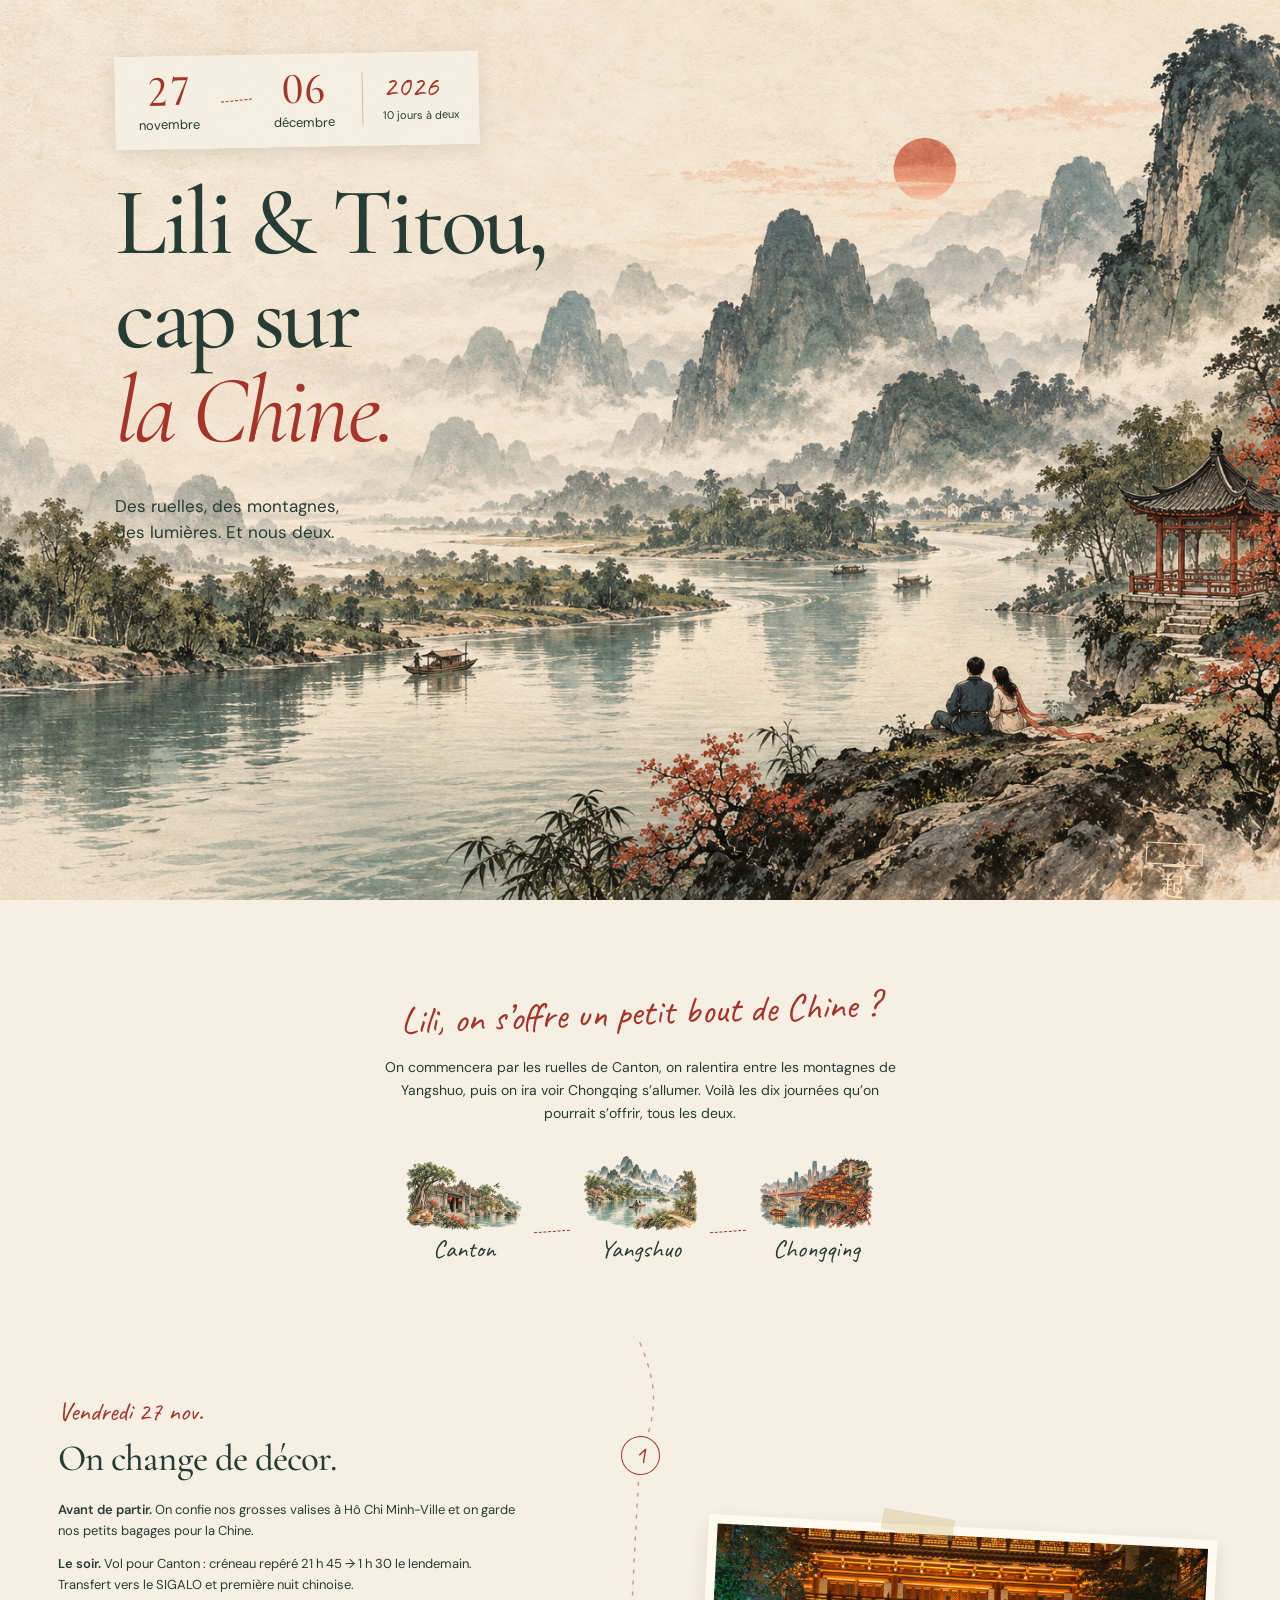
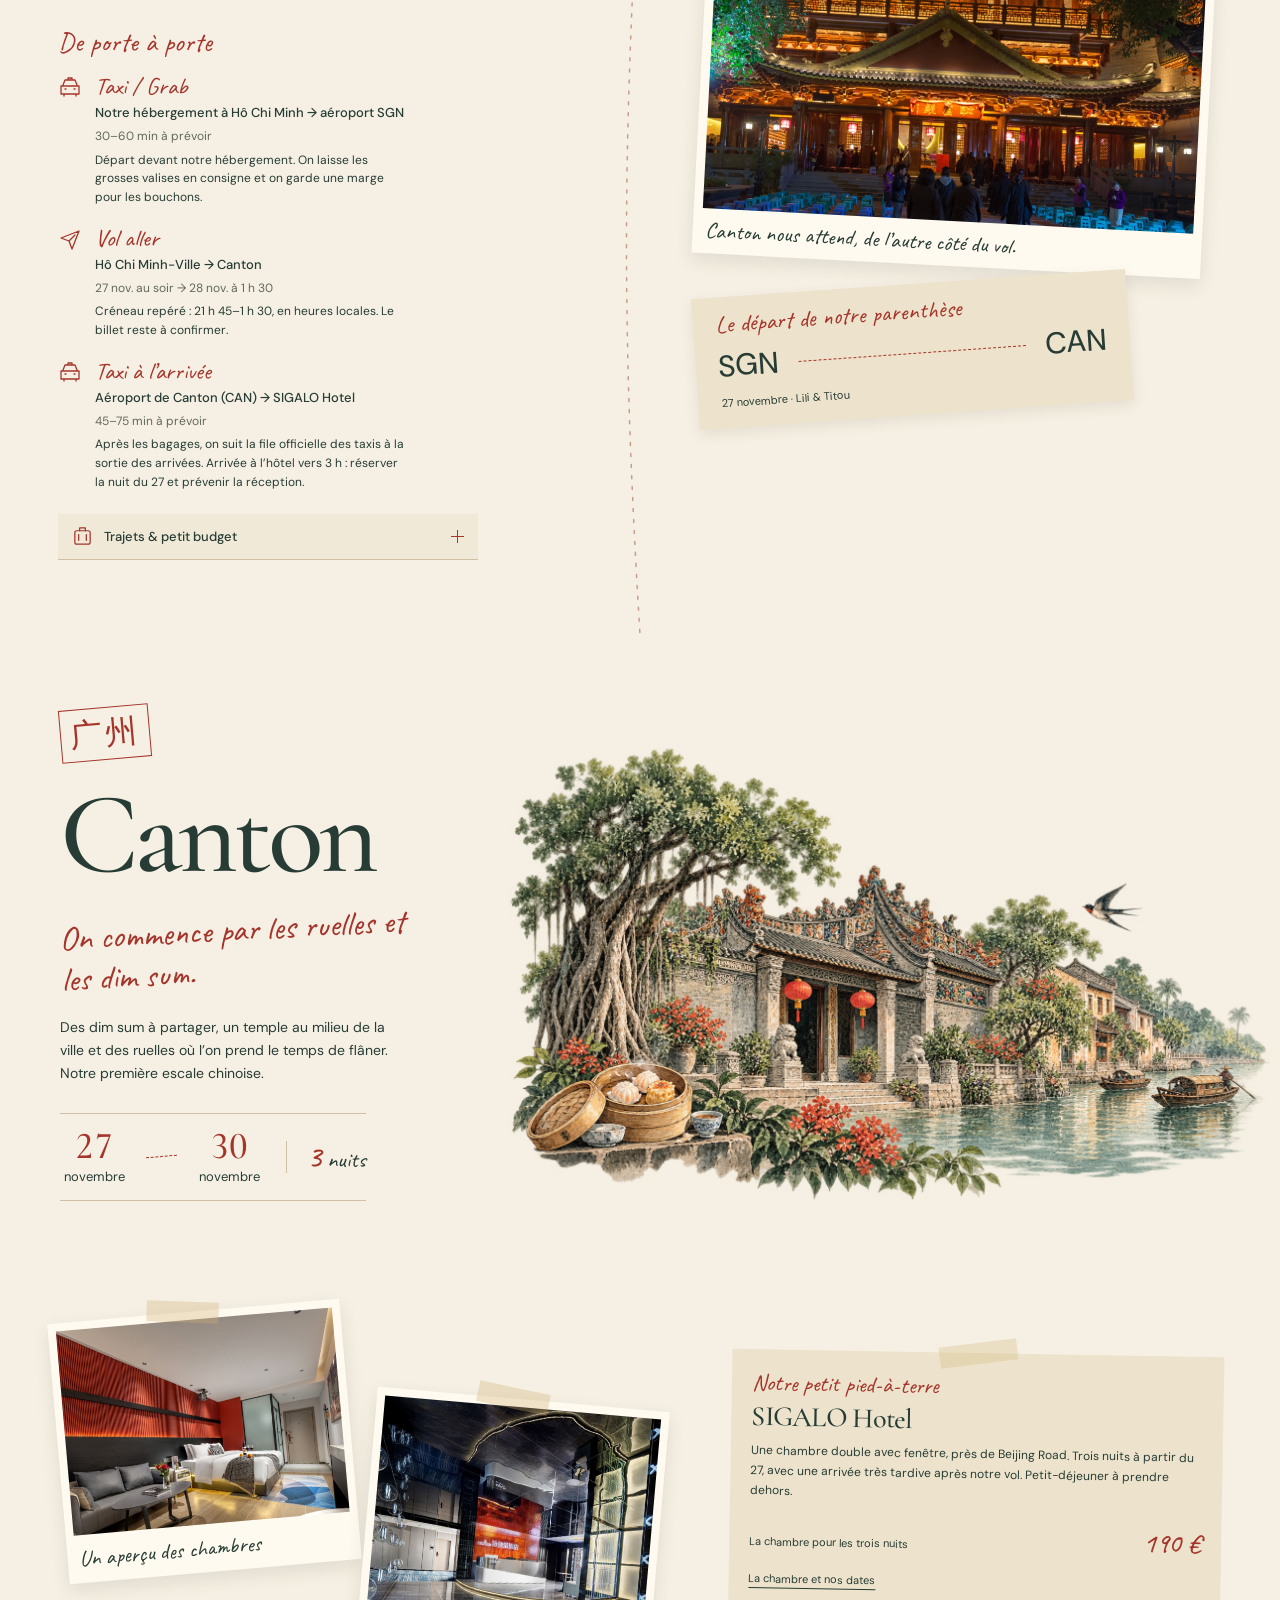
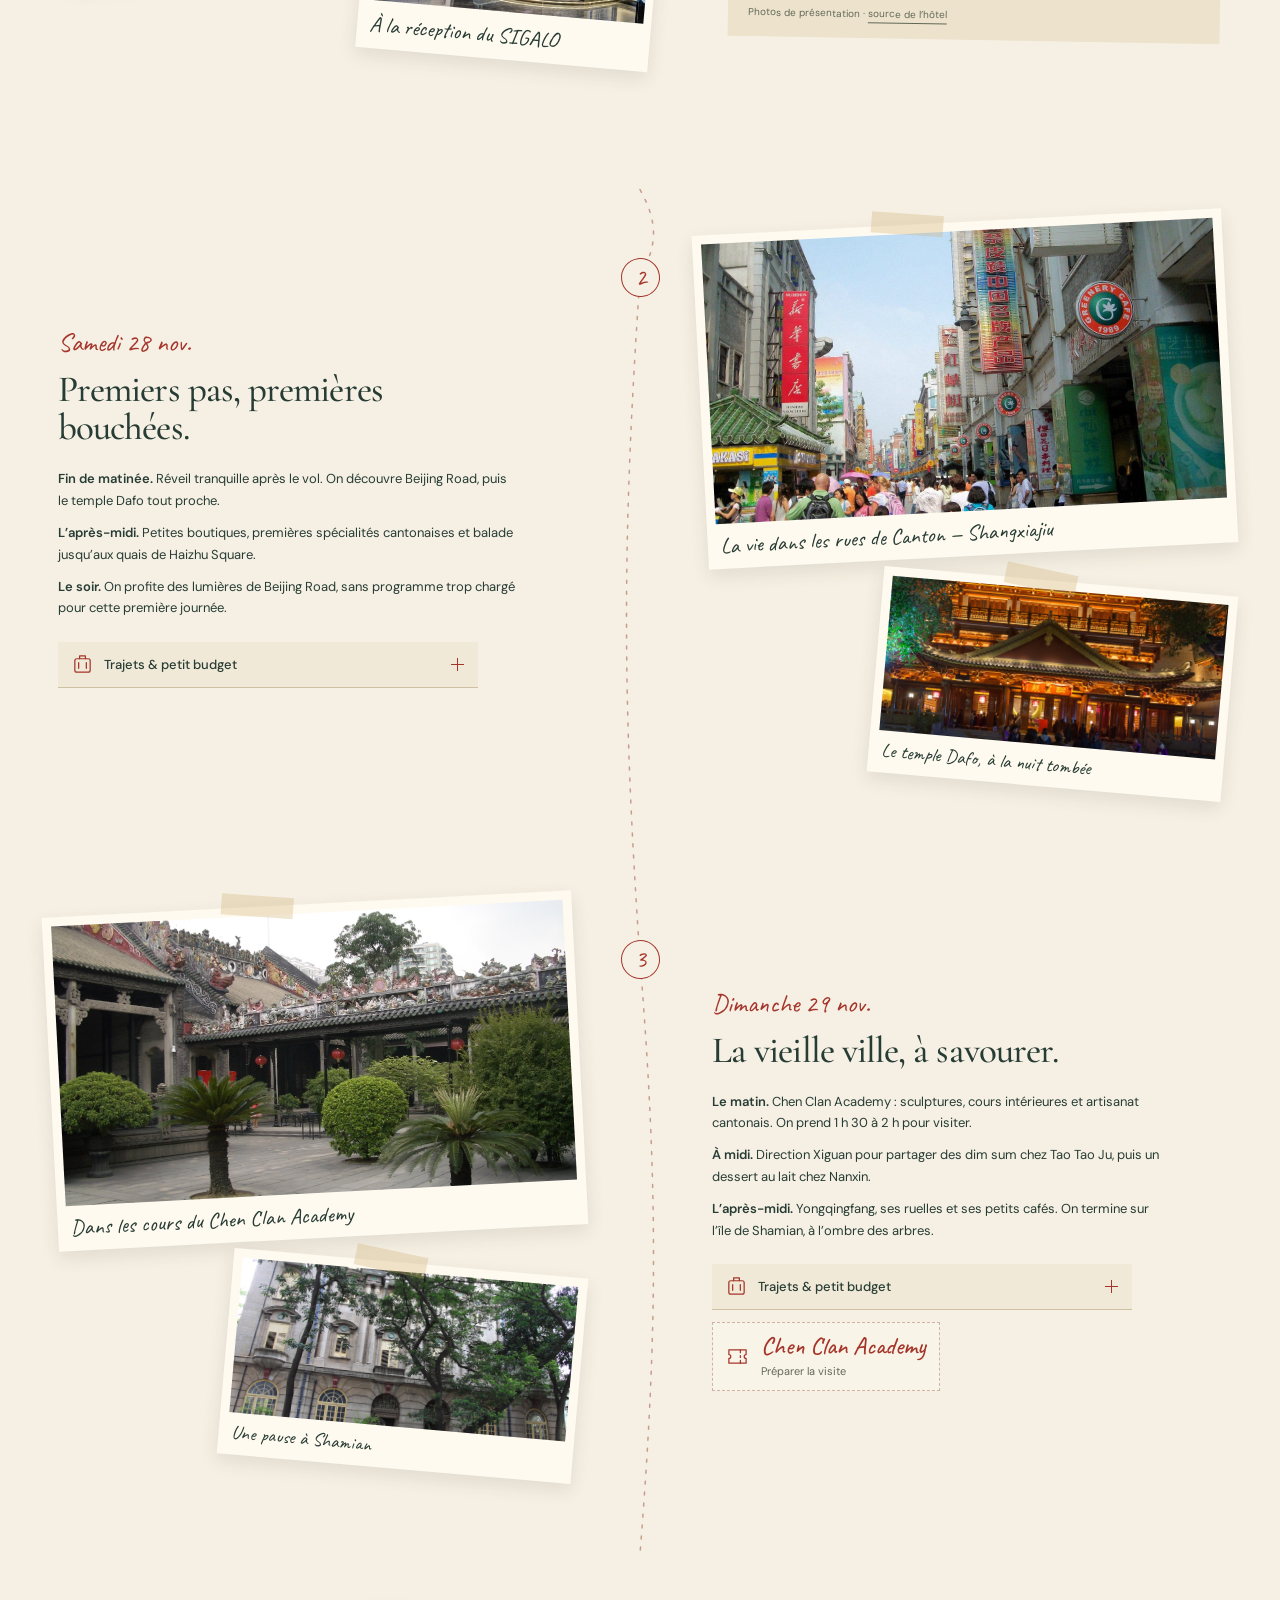
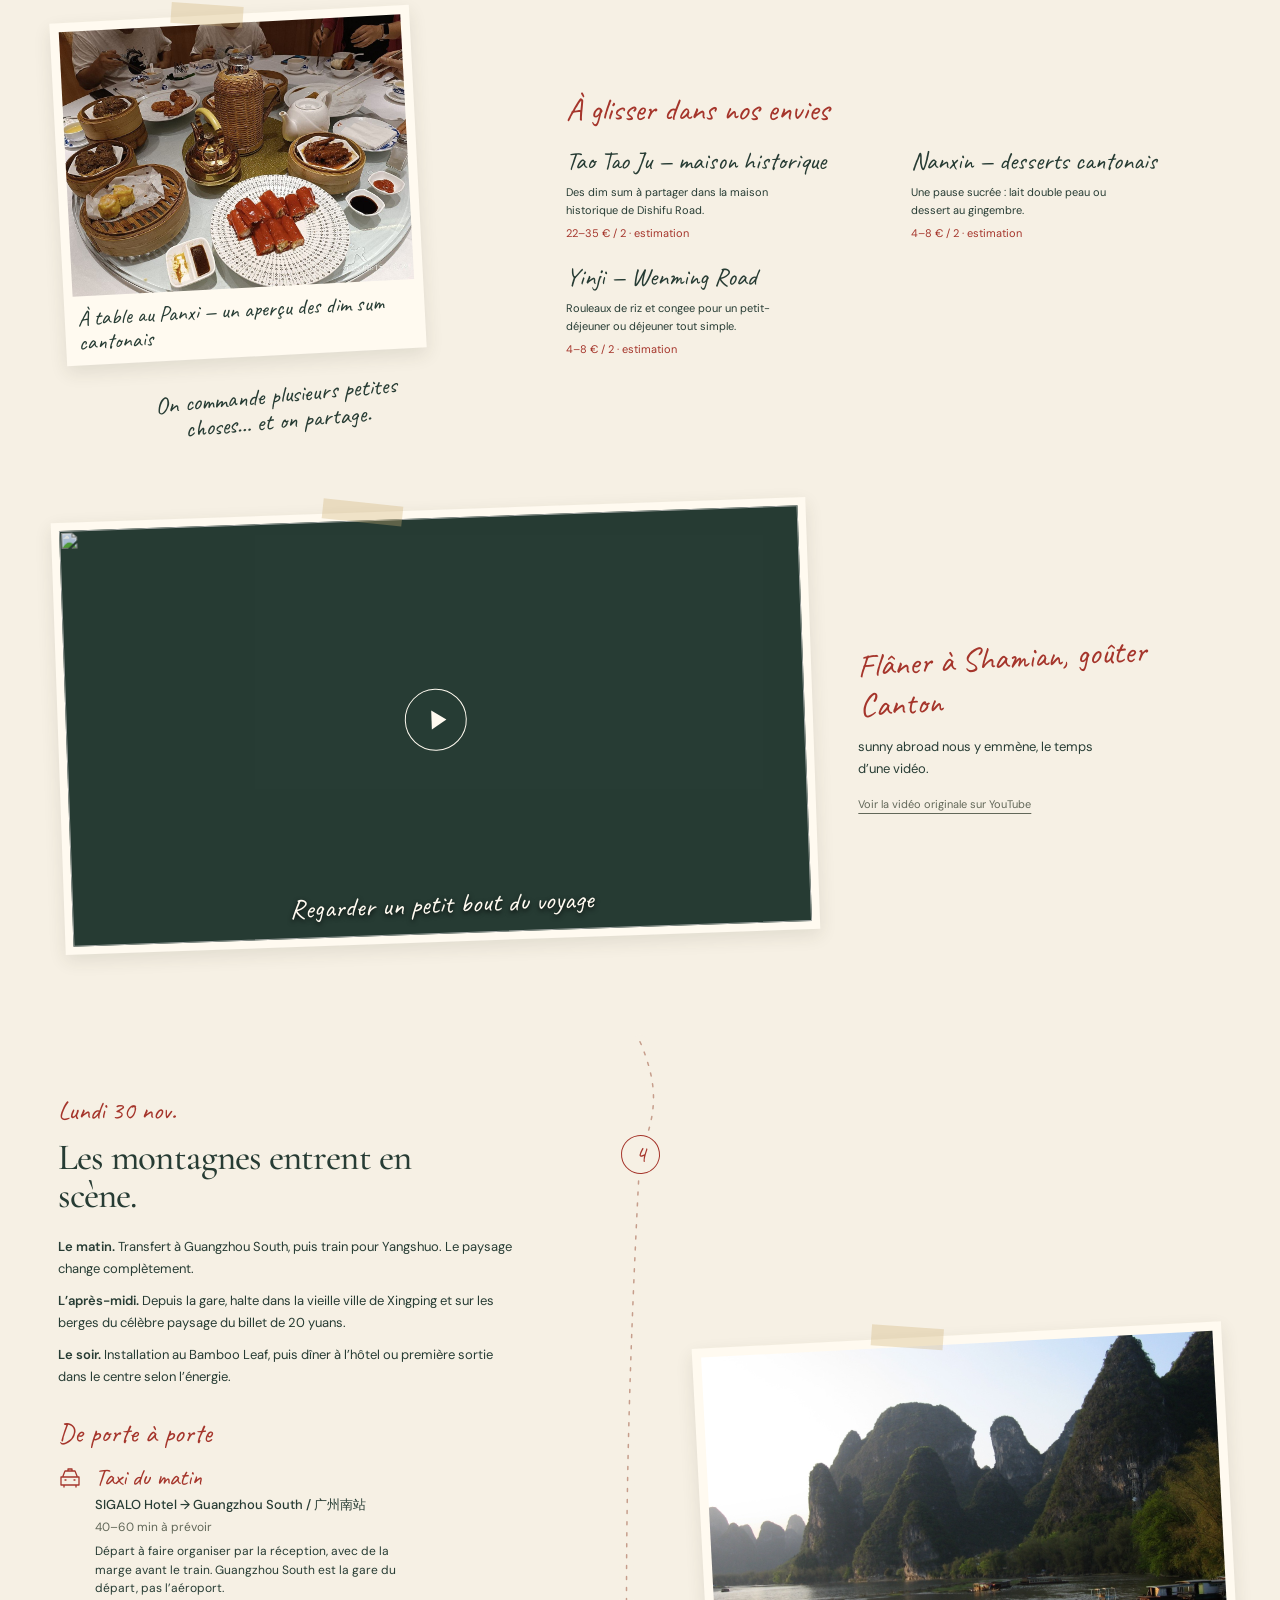
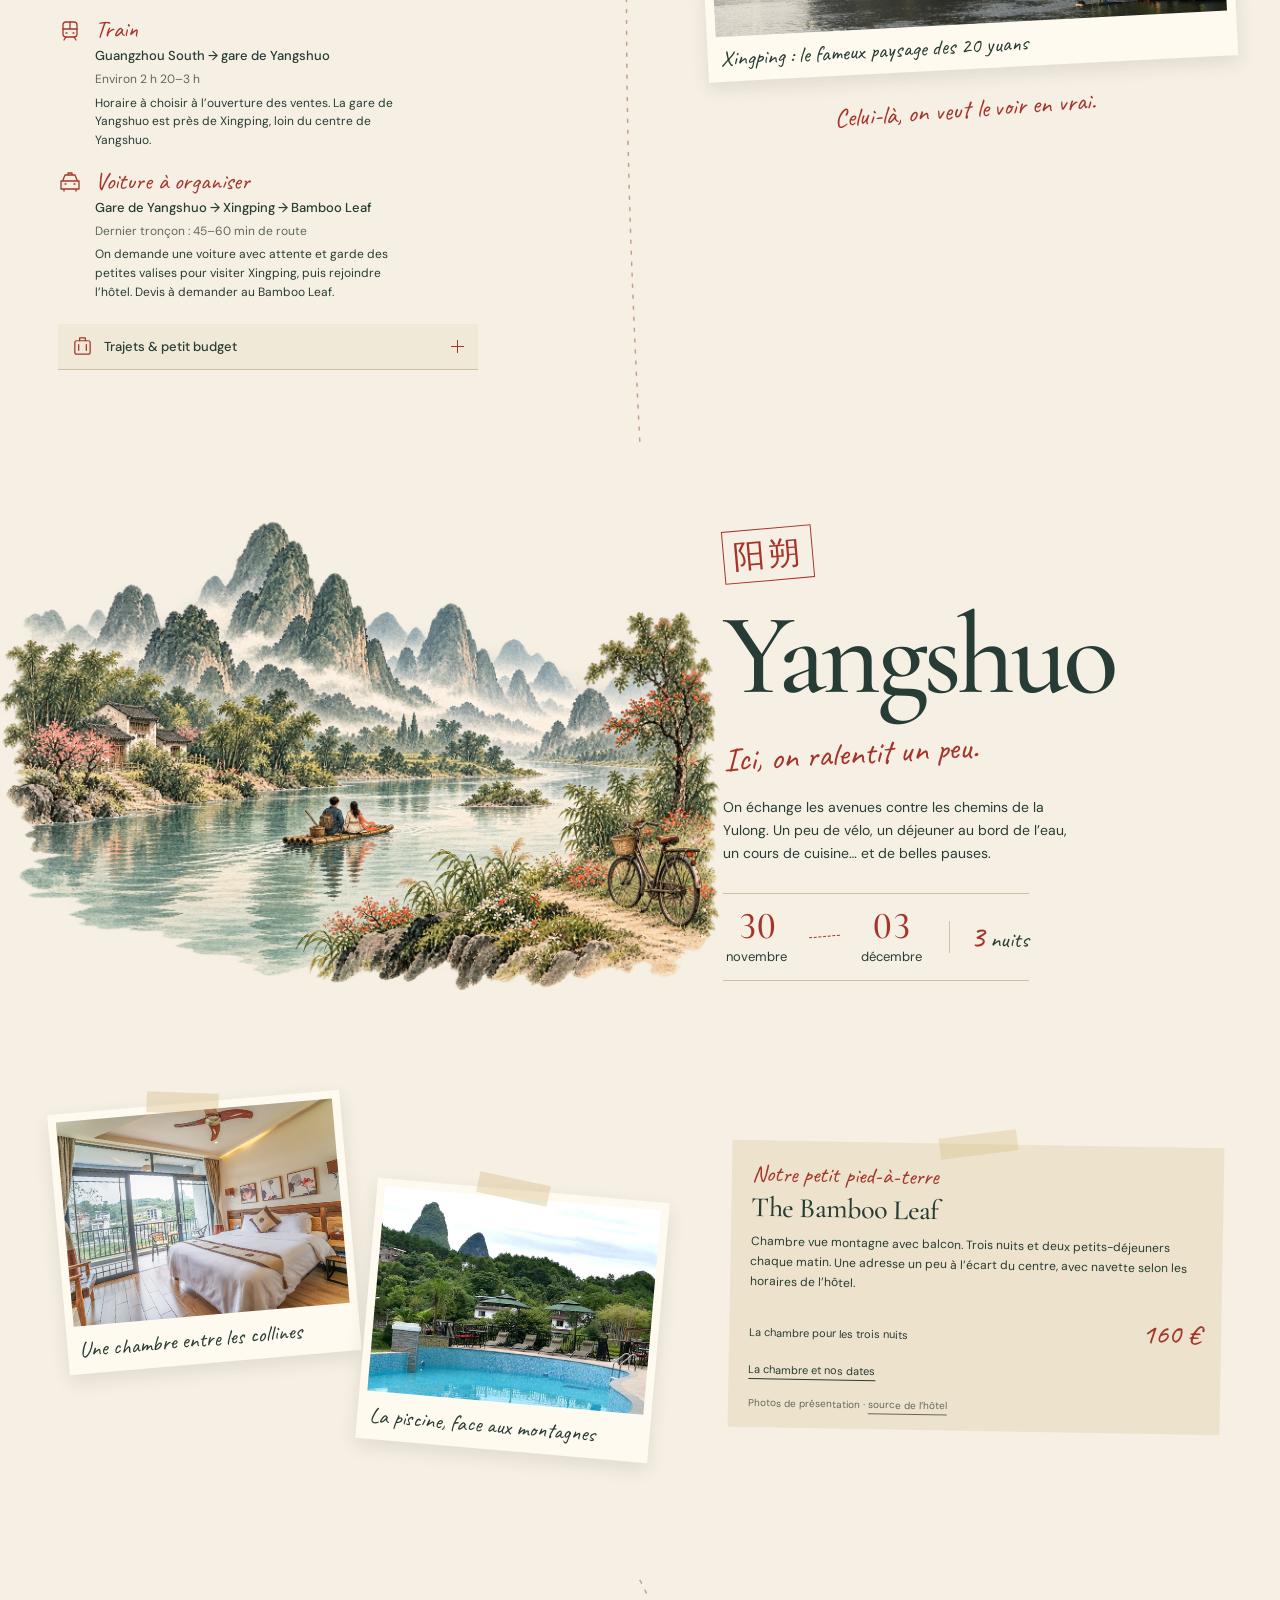
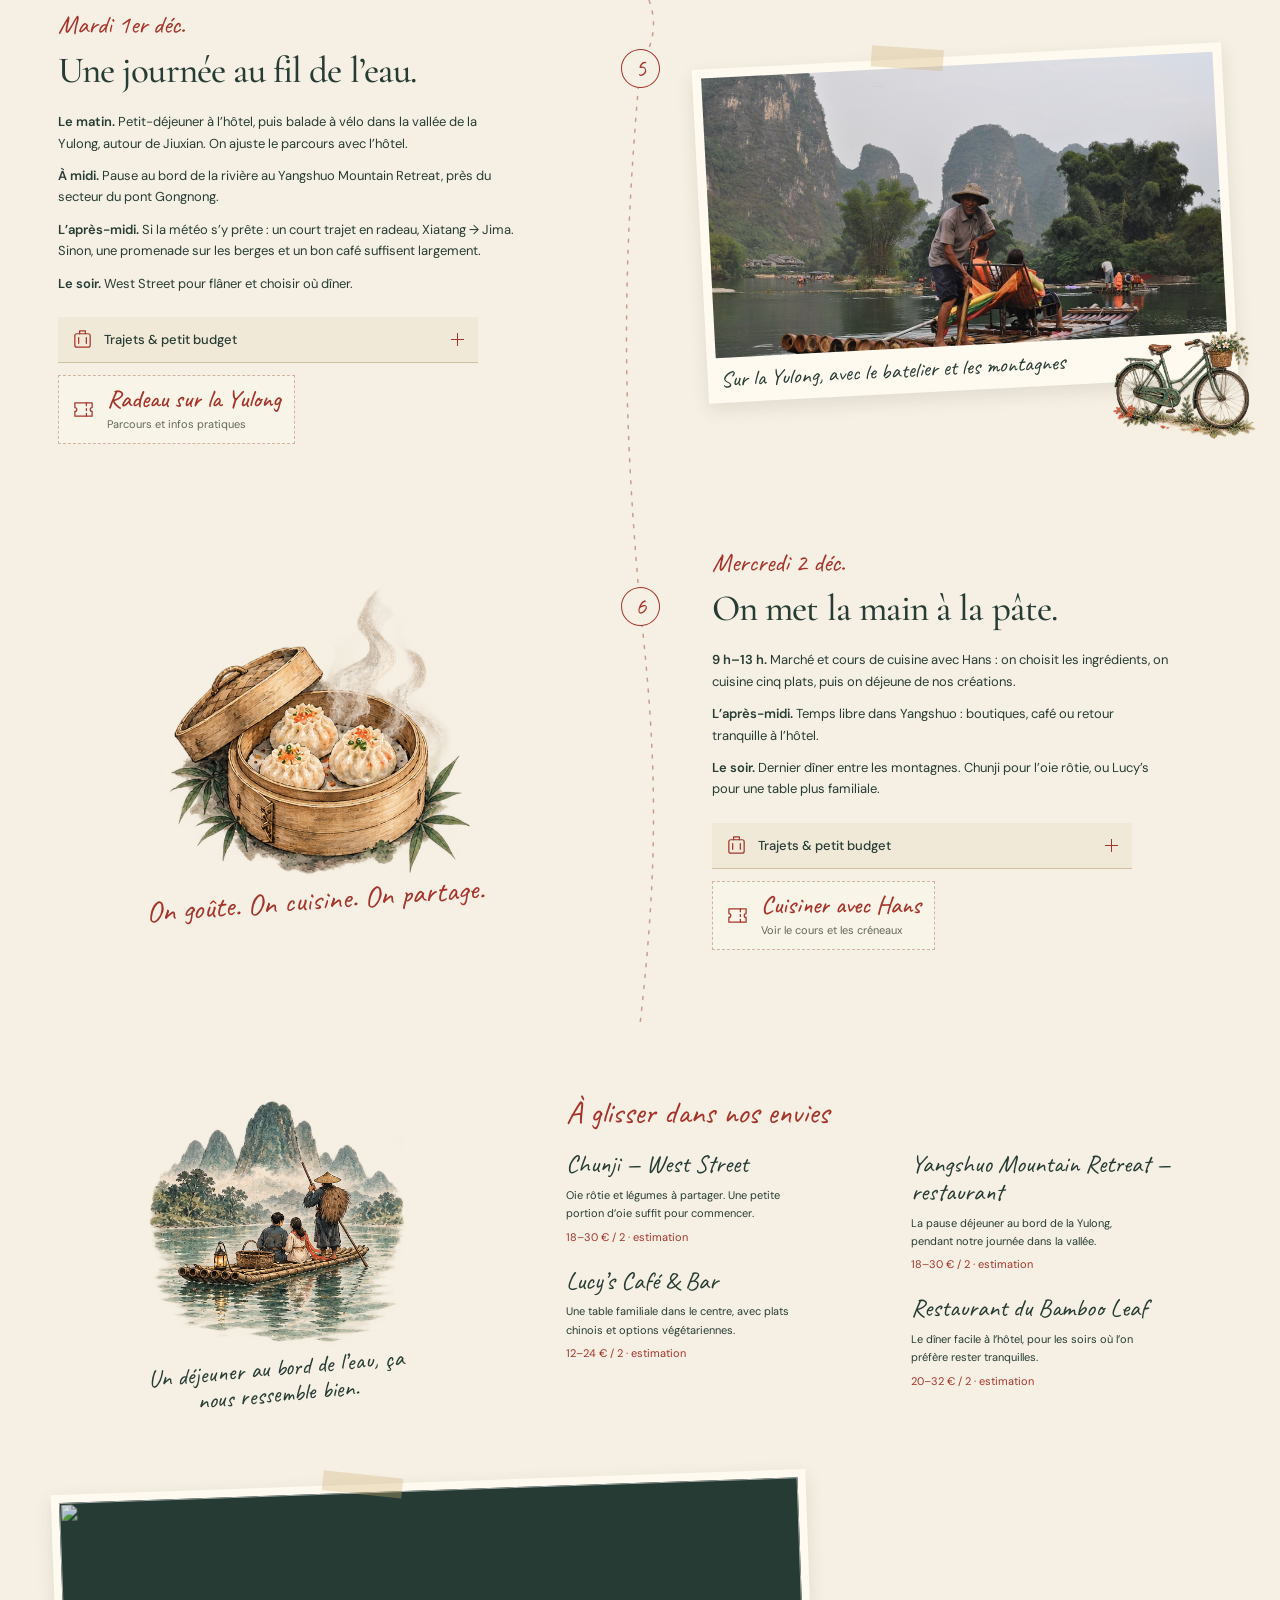
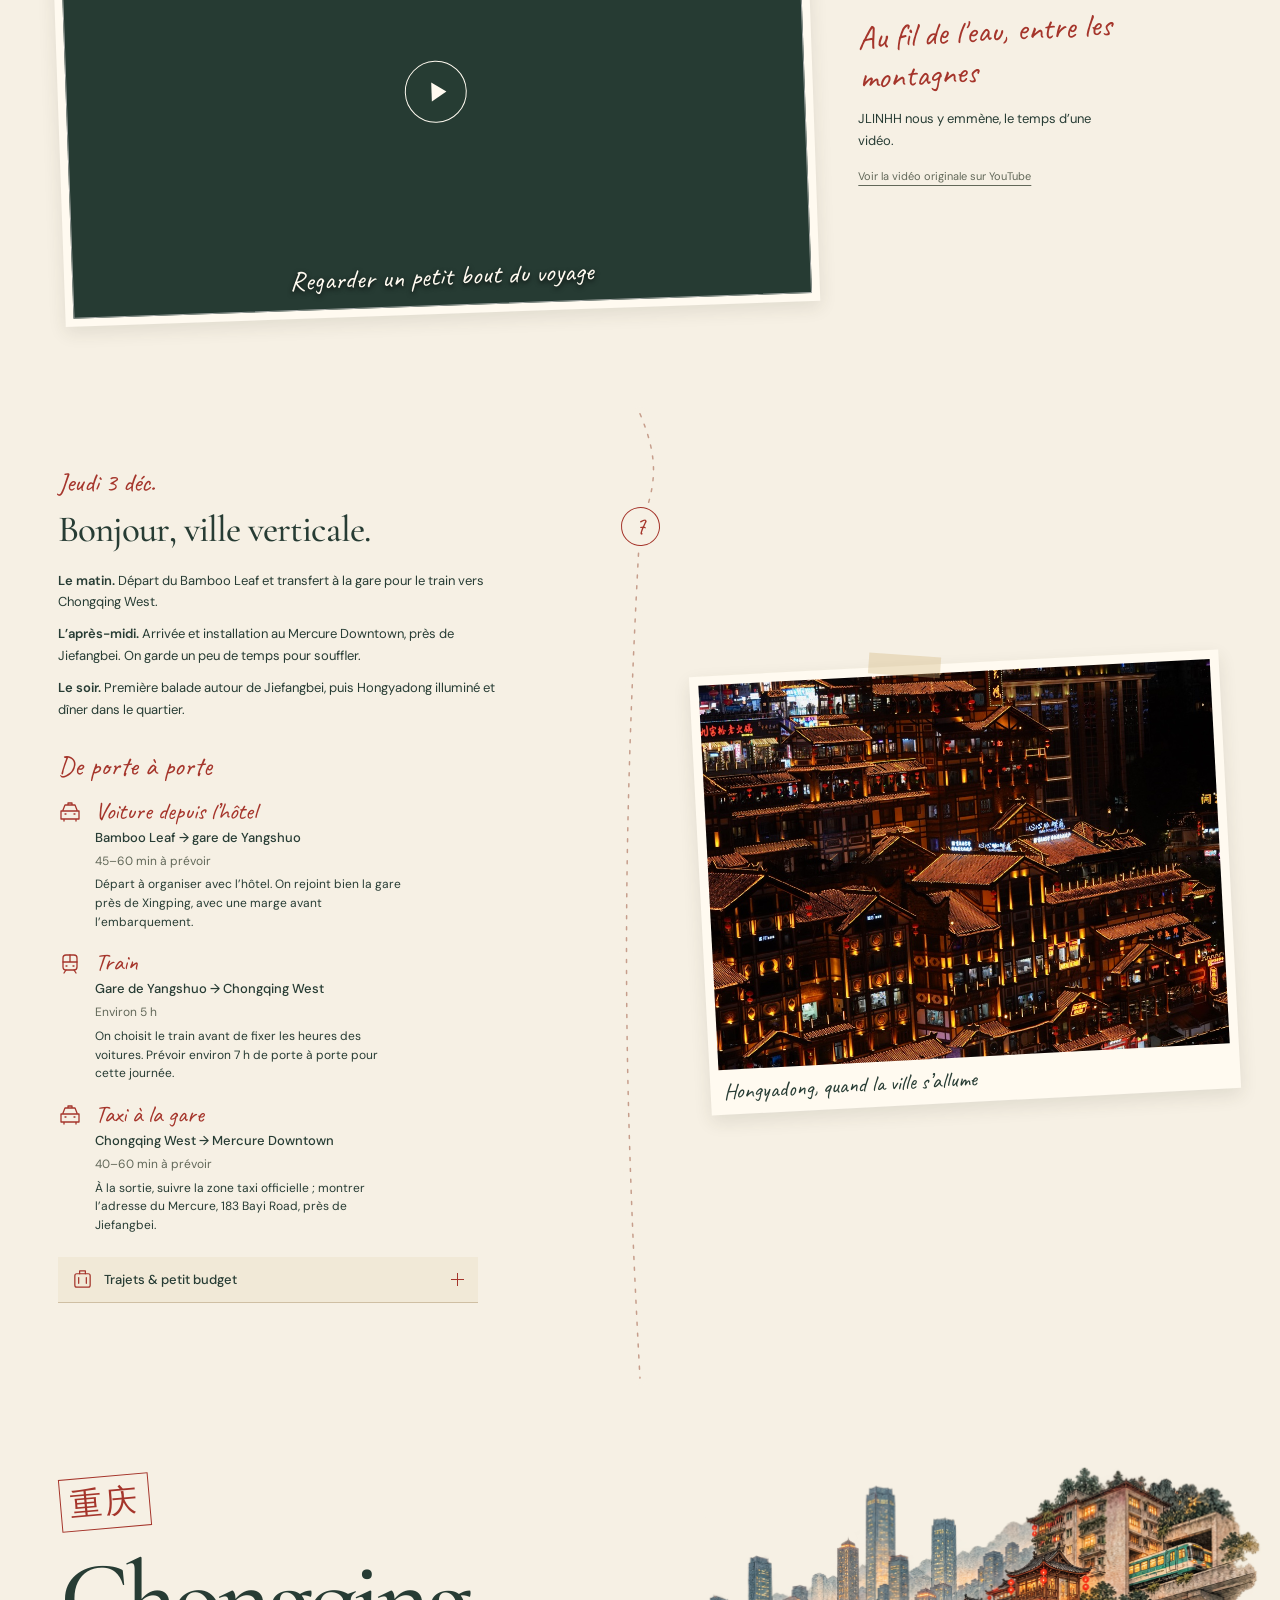
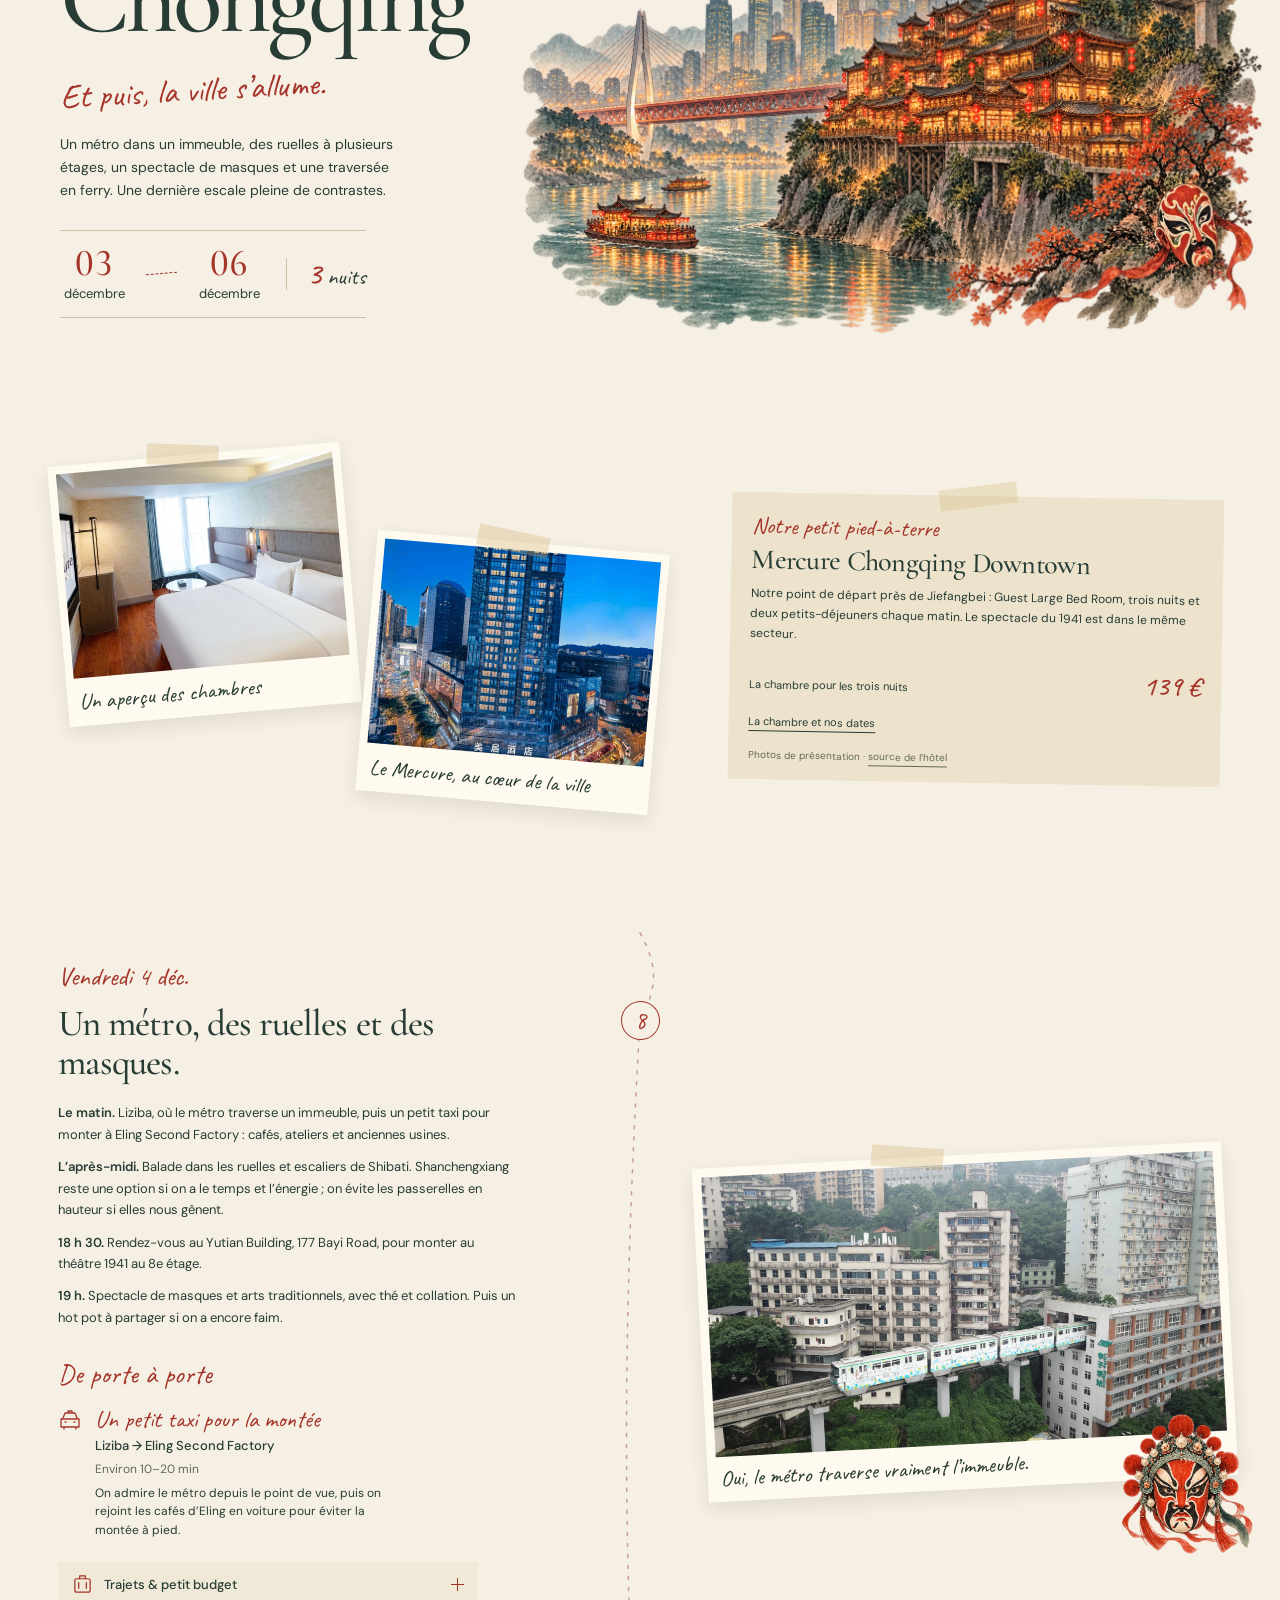
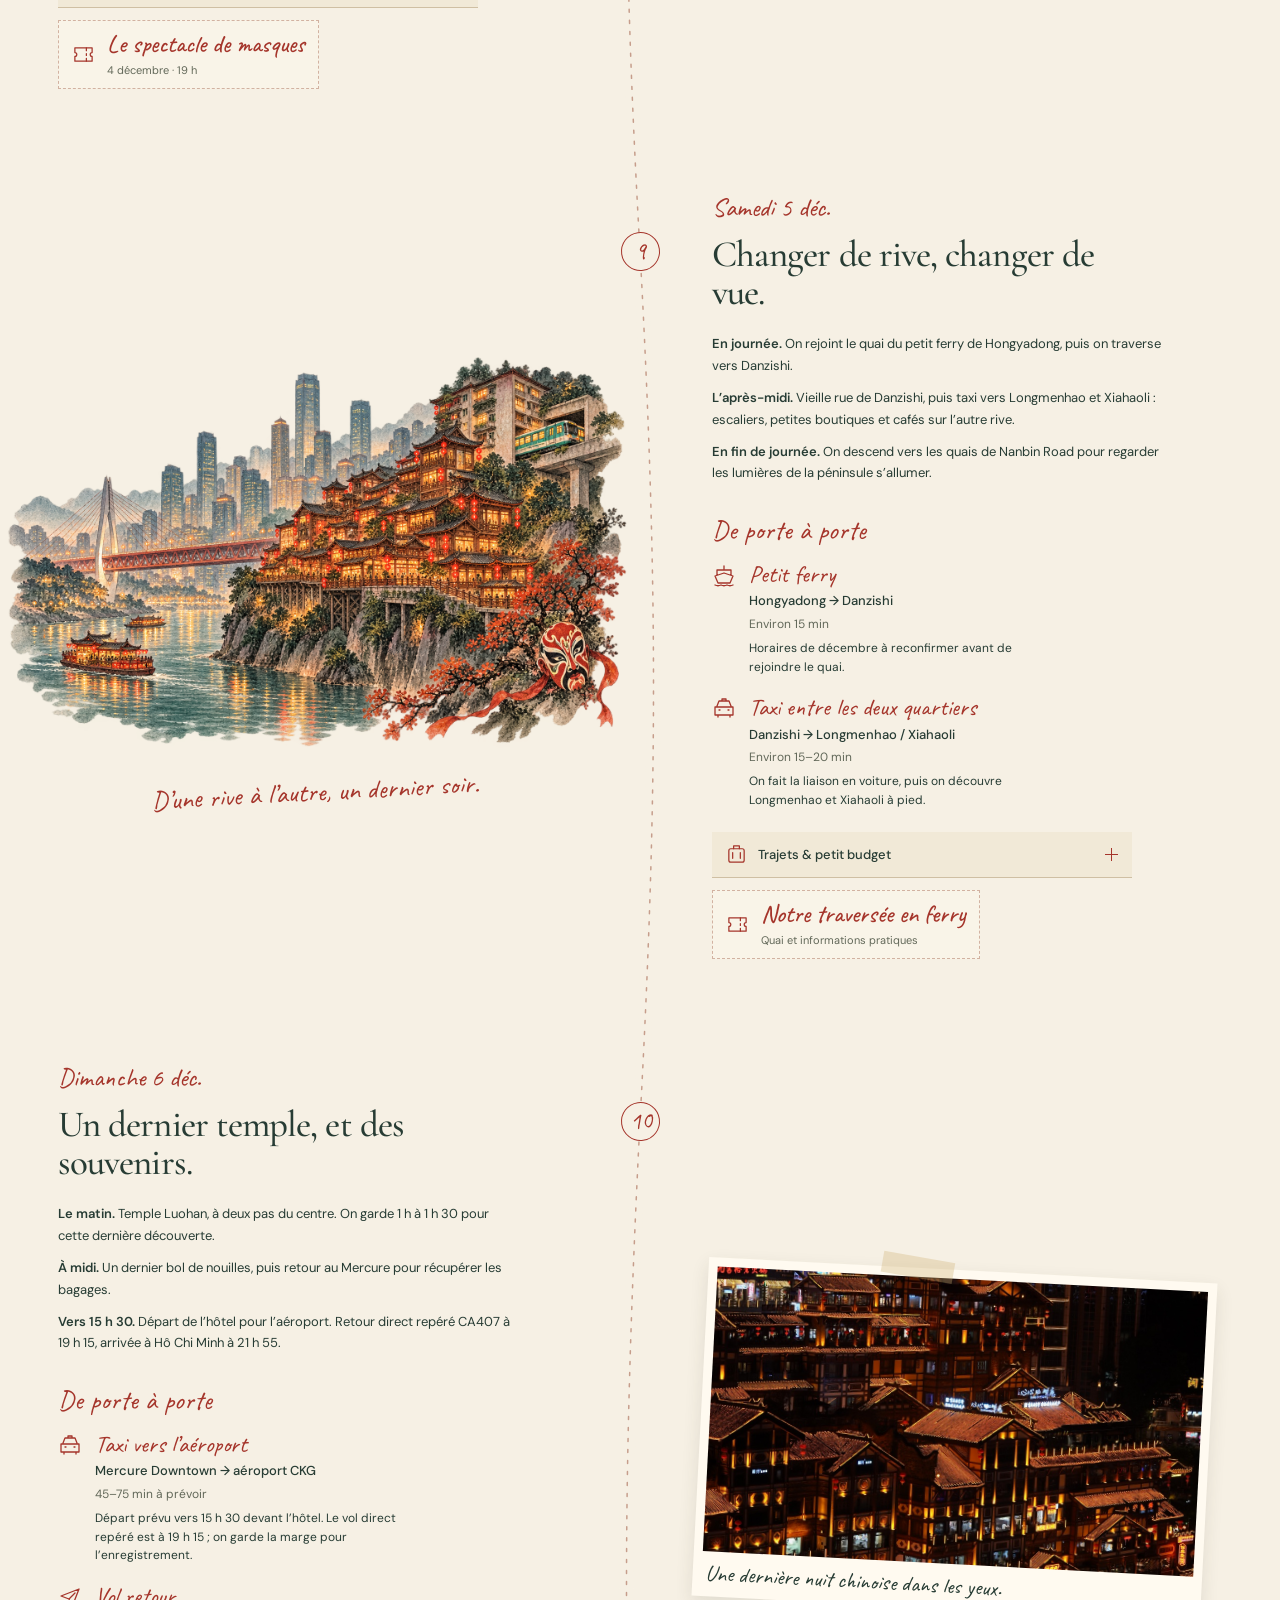
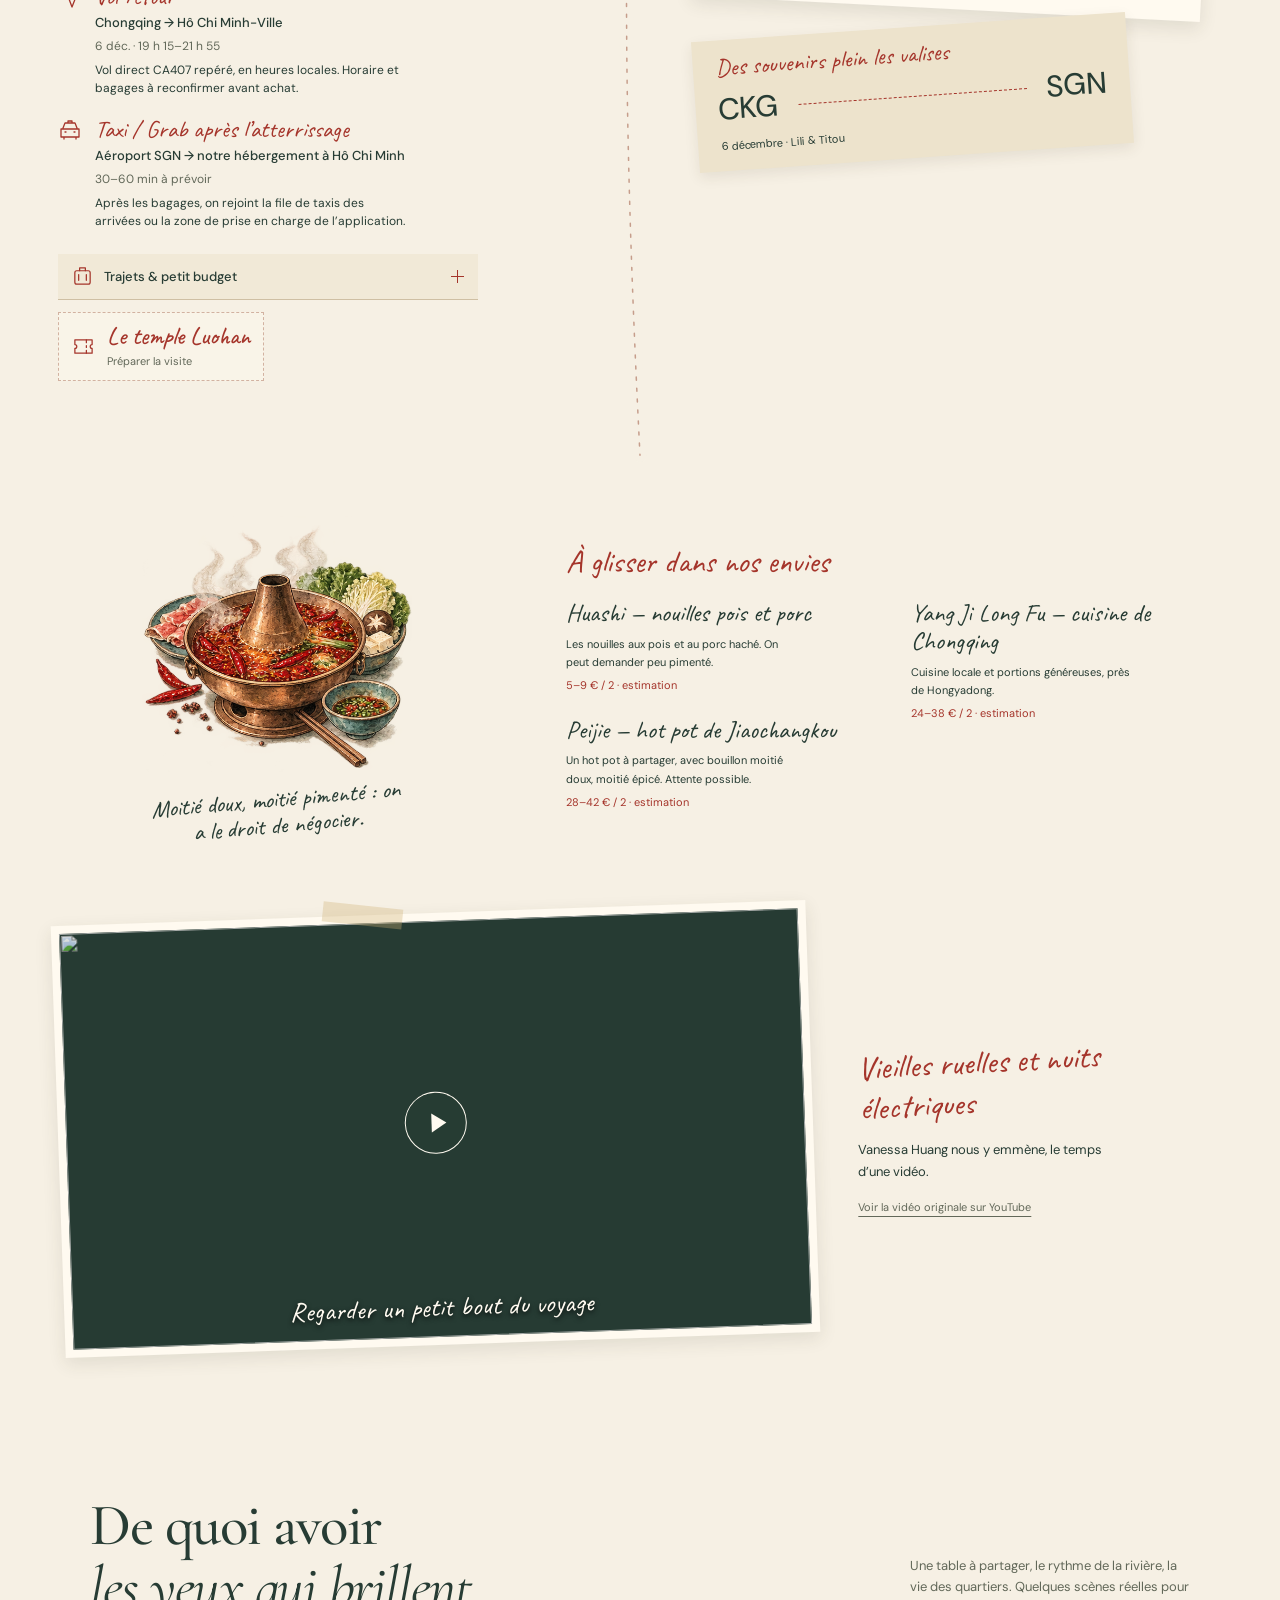
==== commit aea381bd: "Clarify arrivals and transfers with more lived travel photos" ====
--- a/index.html
+++ b/index.html
@@ -14,8 +14,8 @@
   <link rel="preconnect" href="https://fonts.googleapis.com">
   <link rel="preconnect" href="https://fonts.gstatic.com" crossorigin>
   <link href="https://fonts.googleapis.com/css2?family=Caveat:wght@400;500;600&family=Cormorant+Garamond:ital,wght@0,400;0,500;0,600;1,400;1,500&family=DM+Sans:wght@400;450;500;600&display=swap" rel="stylesheet">
-  <link rel="stylesheet" href="carnet.css">
-  <script src="carnet.js" defer></script>
+  <link rel="stylesheet" href="carnet.css?v=20261026">
+  <script src="carnet.js?v=20261026" defer></script>
 </head>
 <body>
 <!-- THESIS: Un parcours dessiné qui traverse dix journées, et non une succession de panneaux.
@@ -34,34 +34,34 @@
     <section class="letter" aria-label="Un petit mot pour Lili"><p class="handwriting">Lili, on s’offre un petit bout de Chine ?</p><p>On commencera par les ruelles de Canton, on ralentira entre les montagnes de Yangshuo, puis on ira voir Chongqing s’allumer. Voilà les dix journées qu’on pourrait s’offrir, tous les deux.</p><div class="little-route"><span class="little-city"><img src="assets/dessin-canton.png" alt="" width="1536" height="1024" loading="lazy"><span>Canton</span></span><span class="route-thread" aria-hidden="true"></span><span class="little-city"><img src="assets/dessin-yangshuo.png" alt="" width="1536" height="1024" loading="lazy"><span>Yangshuo</span></span><span class="route-thread" aria-hidden="true"></span><span class="little-city"><img src="assets/dessin-chongqing.png" alt="" width="1536" height="1024" loading="lazy"><span>Chongqing</span></span></div></section>
 
     <div class="journey" id="parcours">
-      <svg class="journey-route" aria-hidden="true"><path class="route-wash"></path><path class="route-dots"></path><path class="route-progress"></path><circle class="route-traveler" r="6"></circle></svg>
-      <section class="chapter chapter-gz" aria-labelledby="titre-gz">
+      <svg class="journey-route" aria-hidden="true"><path class="route-wash"></path><path class="route-dots"></path><g class="route-progress"></g><circle class="route-traveler" r="6"></circle></svg>
+      <div class="day-run incoming-run"><article class="moment" aria-labelledby="jour-01"><span class="route-stop" aria-hidden="true">1</span><div class="moment-copy"><p class="moment-date">Vendredi 27 nov.</p><h2 class="moment-title" id="jour-01">On change de décor.</h2><div class="agenda"><p><strong>Avant de partir.</strong> On confie nos grosses valises à Hô Chi Minh-Ville et on garde nos petits bagages pour la Chine.</p><p><strong>Le soir.</strong> Vol pour Canton : créneau repéré 21 h 45 → 1 h 30 le lendemain. Transfert vers le SIGALO et première nuit chinoise.</p></div><div class="handovers" aria-label="Nos trajets de porte à porte"><p class="handwriting">De porte à porte</p><ol><li class="handover-leg" data-mode="taxi"><span class="handover-icon"><svg viewBox="0 0 24 24" fill="none" stroke="currentColor" stroke-width="1.3" stroke-linecap="round" stroke-linejoin="round" aria-hidden="true"><path d="m5 9 2-5h10l2 5M3 10h18v8H3zM6 18v2m12-2v2M7 13h1m8 0h1M10 4V2h4v2"/></svg></span><div><p class="handover-mode">Taxi / Grab</p><p class="handover-route">Notre hébergement à Hô Chi Minh → aéroport SGN</p><p class="handover-time">30–60 min à prévoir</p><p class="handover-detail">Départ devant notre hébergement. On laisse les grosses valises en consigne et on garde une marge pour les bouchons.</p></div></li><li class="handover-leg" data-mode="plane"><span class="handover-icon"><svg viewBox="0 0 24 24" fill="none" stroke="currentColor" stroke-width="1.3" stroke-linecap="round" stroke-linejoin="round" aria-hidden="true"><path d="m21 3-7 18-3-8-8-3 18-7Z M11 13l6-6"/></svg></span><div><p class="handover-mode">Vol aller</p><p class="handover-route">Hô Chi Minh-Ville → Canton</p><p class="handover-time">27 nov. au soir → 28 nov. à 1 h 30</p><p class="handover-detail">Créneau repéré : 21 h 45–1 h 30, en heures locales. Le billet reste à confirmer.</p></div></li><li class="handover-leg" data-mode="taxi"><span class="handover-icon"><svg viewBox="0 0 24 24" fill="none" stroke="currentColor" stroke-width="1.3" stroke-linecap="round" stroke-linejoin="round" aria-hidden="true"><path d="m5 9 2-5h10l2 5M3 10h18v8H3zM6 18v2m12-2v2M7 13h1m8 0h1M10 4V2h4v2"/></svg></span><div><p class="handover-mode">Taxi à l’arrivée</p><p class="handover-route">Aéroport de Canton (CAN) → SIGALO Hotel</p><p class="handover-time">45–75 min à prévoir</p><p class="handover-detail">Après les bagages, on suit la file officielle des taxis à la sortie des arrivées. Arrivée à l’hôtel vers 3 h : réserver la nuit du 27 et prévenir la réception.</p></div></li></ol></div><div class="day-practical"><details class="day-details"><summary><svg viewBox="0 0 24 24" fill="none" stroke="currentColor" stroke-width="1.3" stroke-linecap="round" stroke-linejoin="round" aria-hidden="true"><rect x="4" y="6" width="16" height="14" rx="2"/><path d="M9 6V3h6v3M8 10v6m8-6v6"/></svg><span>Trajets &amp; petit budget</span><span class="disclosure-mark" aria-hidden="true"></span></summary><div class="day-detail-content"><p>Prévoir une arrivée à l’hôtel vers 3 h du matin. La nuit du 27 est bien à réserver et l’arrivée tardive à annoncer.</p><p>Pas de visite prévue ce jour-là.</p></div></details></div></div><div class="moment-visual"><div class="travel-collage"><figure class="photo "><img src="assets/dafo.jpg" alt="Temple Dafo : photographie réelle du lieu" width="900" height="650" loading="lazy"><figcaption>Canton nous attend, de l’autre côté du vol.</figcaption></figure><div class="travel-ticket"><p class="handwriting">Le départ de notre parenthèse</p><p class="ticket-route"><strong>SGN</strong><span class="ticket-flight" aria-hidden="true"></span><strong>CAN</strong></p><p>27 novembre · Lili &amp; Titou</p></div></div></div></article></div>
+    <section class="chapter chapter-gz" aria-labelledby="titre-gz">
       <div class="chapter-opening"><div class="chapter-heading"><span class="chapter-cn" lang="zh-Hans" aria-hidden="true">广州</span><h2 id="titre-gz">Canton</h2><p class="handwriting">On commence par les ruelles et les dim sum.</p><p class="chapter-description">Des dim sum à partager, un temple au milieu de la ville et des ruelles où l’on prend le temps de flâner. Notre première escale chinoise.</p><div class="chapter-dates stay-dates" aria-label="Du 27 novembre au 30 novembre 2026, 3 nuits"><div class="date-pair"><time datetime="2026-11-27"><span class="date-number">27</span><span class="date-month">novembre</span></time><span class="date-stitch" aria-hidden="true"></span><time datetime="2026-11-30"><span class="date-number">30</span><span class="date-month">novembre</span></time></div><span class="stay-nights"><strong>3</strong> nuits</span></div></div><figure><img class="chapter-art" src="assets/dessin-canton.png" alt="Illustration originale de Canton, créée pour Lili et Titou" width="1536" height="1024" loading="lazy"></figure></div>
       <div class="hotel-spread"><div class="hotel-gallery"><figure class="photo hotel-photo"><img src="assets/hotel-sigalo-01.jpg" alt="Chambre avec lit double, mur rouge, canapé gris et projecteur." width="960" height="660" loading="lazy"><figcaption>Un aperçu des chambres</figcaption></figure><figure class="photo hotel-photo"><img src="assets/hotel-sigalo-07.jpg" alt="Réception à l&#x27;intérieur noir et orange, enseigne SIGALO/诗加洛酒店 visible." width="960" height="660" loading="lazy"><figcaption>À la réception du SIGALO</figcaption></figure></div><aside class="hotel-slip" aria-label="Notre hôtel à Canton"><p class="handwriting">Notre petit pied-à-terre</p><h3>SIGALO Hotel</h3><p>Une chambre double avec fenêtre, près de Beijing Road. Trois nuits à partir du 27, avec une arrivée très tardive après notre vol. Petit-déjeuner à prendre dehors.</p><div class="room-meta"><span>La chambre pour les trois nuits</span><strong>190 €</strong></div><a href="https://fr.trip.com/hotels/guangzhou-hotel-detail-114706599/shi-jia-luo-jiu-dian/?checkIn=2026-11-27&amp;checkOut=2026-11-30&amp;adult=2&amp;crn=1&amp;curr=EUR" target="_blank" rel="noopener">La chambre et nos dates</a><p class="hotel-photo-source">Photos de présentation · <a href="https://www.trip.com/hotels/guangzhou-hotel-detail-114706599/shi-jia-luo-jiu-dian/" target="_blank" rel="noopener">source de l’hôtel</a></p></aside></div>
-      <article class="moment" aria-labelledby="jour-01"><span class="route-stop" aria-hidden="true">1</span><div class="moment-copy"><p class="moment-date">Vendredi 27 nov.</p><h3 id="jour-01">On change de décor.</h3><div class="agenda"><p><strong>Avant de partir.</strong> On confie nos grosses valises à Hô Chi Minh-Ville et on garde nos petits bagages pour la Chine.</p><p><strong>Le soir.</strong> Vol pour Canton : créneau repéré 21 h 45 → 1 h 30 le lendemain. Transfert vers le SIGALO et première nuit chinoise.</p></div><div class="day-practical"><details class="day-details"><summary><svg viewBox="0 0 24 24" fill="none" stroke="currentColor" stroke-width="1.3" stroke-linecap="round" stroke-linejoin="round" aria-hidden="true"><rect x="4" y="6" width="16" height="14" rx="2"/><path d="M9 6V3h6v3M8 10v6m8-6v6"/></svg><span>Trajets &amp; petit budget</span><span class="disclosure-mark" aria-hidden="true"></span></summary><div class="day-detail-content"><p>Prévoir une arrivée à l’hôtel vers 3 h du matin. La nuit du 27 est bien à réserver et l’arrivée tardive à annoncer.</p><p>Pas de visite prévue ce jour-là.</p></div></details></div></div><div class="moment-visual"><div class="travel-collage"><figure class="photo "><img src="assets/dafo.jpg" alt="Temple Dafo : photographie réelle du lieu" width="900" height="650" loading="lazy"><figcaption>Canton nous attend, de l’autre côté du vol.</figcaption></figure><div class="travel-ticket"><p class="handwriting">Le départ de notre parenthèse</p><p class="ticket-route"><strong>SGN</strong><span class="ticket-flight" aria-hidden="true"></span><strong>CAN</strong></p><p>27 novembre · Lili &amp; Titou</p></div></div></div></article><article class="moment" aria-labelledby="jour-02"><span class="route-stop" aria-hidden="true">2</span><div class="moment-copy"><p class="moment-date">Samedi 28 nov.</p><h3 id="jour-02">Premiers pas, premières bouchées.</h3><div class="agenda"><p><strong>Fin de matinée.</strong> Réveil tranquille après le vol. On découvre Beijing Road, puis le temple Dafo tout proche.</p><p><strong>L’après-midi.</strong> Petites boutiques, premières spécialités cantonaises et balade jusqu’aux quais de Haizhu Square.</p><p><strong>Le soir.</strong> On profite des lumières de Beijing Road, sans programme trop chargé pour cette première journée.</p></div><div class="day-practical"><details class="day-details"><summary><svg viewBox="0 0 24 24" fill="none" stroke="currentColor" stroke-width="1.3" stroke-linecap="round" stroke-linejoin="round" aria-hidden="true"><rect x="4" y="6" width="16" height="14" rx="2"/><path d="M9 6V3h6v3M8 10v6m8-6v6"/></svg><span>Trajets &amp; petit budget</span><span class="disclosure-mark" aria-hidden="true"></span></summary><div class="day-detail-content"><p>Beijing Road et Dafo se combinent à pied. Compter environ 15–20 min de marche entre le secteur du temple et les quais.</p><p>Balades gratuites ; repas et déplacements dans l’enveloppe générale.</p></div></details></div></div><div class="moment-visual"><figure class="photo "><img src="assets/dafo.jpg" alt="Temple Dafo : photographie réelle du lieu" width="900" height="650" loading="lazy"><figcaption>Le temple Dafo, à la nuit tombée</figcaption></figure><p class="photo-note">Premier soir, premiers émerveillements.</p></div></article><article class="moment" aria-labelledby="jour-03"><span class="route-stop" aria-hidden="true">3</span><div class="moment-copy"><p class="moment-date">Dimanche 29 nov.</p><h3 id="jour-03">La vieille ville, à savourer.</h3><div class="agenda"><p><strong>Le matin.</strong> Chen Clan Academy : sculptures, cours intérieures et artisanat cantonais. On prend 1 h 30 à 2 h pour visiter.</p><p><strong>À midi.</strong> Direction Xiguan pour partager des dim sum chez Tao Tao Ju, puis un dessert au lait chez Nanxin.</p><p><strong>L’après-midi.</strong> Yongqingfang, ses ruelles et ses petits cafés. On termine sur l’île de Shamian, à l’ombre des arbres.</p></div><div class="day-practical"><details class="day-details"><summary><svg viewBox="0 0 24 24" fill="none" stroke="currentColor" stroke-width="1.3" stroke-linecap="round" stroke-linejoin="round" aria-hidden="true"><rect x="4" y="6" width="16" height="14" rx="2"/><path d="M9 6V3h6v3M8 10v6m8-6v6"/></svg><span>Trajets &amp; petit budget</span><span class="disclosure-mark" aria-hidden="true"></span></summary><div class="day-detail-content"><p>Petits trajets en métro ou taxi entre les quartiers, puis marche sur place. Garder environ 20–30 min par changement de secteur.</p><p>Chen Clan Academy : environ 3 € pour deux ; quartiers et Shamian gratuits.</p></div></details><a class="visit-note" href="https://www.gzcjc.com.cn/" target="_blank" rel="noopener"><svg viewBox="0 0 24 24" fill="none" stroke="currentColor" stroke-width="1.3" stroke-linecap="round" stroke-linejoin="round" aria-hidden="true"><path d="M3 5h18v5a2 2 0 0 0 0 4v5H3v-5a2 2 0 0 0 0-4V5Z"/><path d="M15 5v3m0 3v2m0 3v3"/></svg><span><strong>Chen Clan Academy</strong><small>Préparer la visite</small></span></a></div></div><div class="moment-visual"><figure class="photo "><img src="assets/chen.jpg" alt="Chen Clan Academy : photographie réelle du lieu" width="900" height="650" loading="lazy"><figcaption>Dans les cours du Chen Clan Academy</figcaption></figure><figure class="photo secondary"><img src="assets/canton.jpg" alt="Shamian : photographie réelle du lieu" width="900" height="650" loading="lazy"><figcaption>Une pause à Shamian</figcaption></figure></div></article>
-      <aside class="tastes" aria-label="Les adresses pour manger à Canton"><div class="tastes-art"><div class="motif motif-dimsum" aria-hidden="true"></div><p>On commande plusieurs petites choses… et on partage.</p></div><div><p class="handwriting">À glisser dans nos envies</p><div class="taste-items"><div class="taste-item"><a href="https://www.google.com/maps/search/?api=1&amp;query=%E9%99%B6%E9%99%B6%E5%B1%85%E9%85%92%E5%AE%B6%EF%BC%88%E7%AC%AC%E5%8D%81%E7%94%AB%E8%B7%AF%E6%80%BB%E5%BA%97%EF%BC%89%2C+20+Dishifu+Road%2C+Guangzhou%2C+%E5%B9%BF%E5%B7%9E" target="_blank" rel="noopener">Tao Tao Ju — maison historique</a><p>Des dim sum à partager dans la maison historique de Dishifu Road.</p><small>22–35 € / 2 · estimation</small></div><div class="taste-item"><a href="https://www.google.com/maps/search/?api=1&amp;query=%E9%93%B6%E8%AE%B0%E8%82%A0%E7%B2%89%E5%BA%97%EF%BC%88%E6%96%87%E6%98%8E%E8%B7%AF%E5%BA%97%EF%BC%89%2C+199+Wenming+Road%2C+Guangzhou%2C+%E5%B9%BF%E5%B7%9E" target="_blank" rel="noopener">Yinji — Wenming Road</a><p>Rouleaux de riz et congee pour un petit-déjeuner ou déjeuner tout simple.</p><small>4–8 € / 2 · estimation</small></div><div class="taste-item"><a href="https://www.google.com/maps/search/?api=1&amp;query=%E5%8D%97%E4%BF%A1%E7%89%9B%E5%A5%B6%E7%94%9C%E5%93%81%E4%B8%93%E5%AE%B6%2C+47+Dishifu+Road%2C+Guangzhou%2C+%E5%B9%BF%E5%B7%9E" target="_blank" rel="noopener">Nanxin — desserts cantonais</a><p>Une pause sucrée : lait double peau ou dessert au gingembre.</p><small>4–8 € / 2 · estimation</small></div></div></div></aside>
+      <div class="day-run"><article class="moment" aria-labelledby="jour-02"><span class="route-stop" aria-hidden="true">2</span><div class="moment-copy"><p class="moment-date">Samedi 28 nov.</p><h3 class="moment-title" id="jour-02">Premiers pas, premières bouchées.</h3><div class="agenda"><p><strong>Fin de matinée.</strong> Réveil tranquille après le vol. On découvre Beijing Road, puis le temple Dafo tout proche.</p><p><strong>L’après-midi.</strong> Petites boutiques, premières spécialités cantonaises et balade jusqu’aux quais de Haizhu Square.</p><p><strong>Le soir.</strong> On profite des lumières de Beijing Road, sans programme trop chargé pour cette première journée.</p></div><div class="day-practical"><details class="day-details"><summary><svg viewBox="0 0 24 24" fill="none" stroke="currentColor" stroke-width="1.3" stroke-linecap="round" stroke-linejoin="round" aria-hidden="true"><rect x="4" y="6" width="16" height="14" rx="2"/><path d="M9 6V3h6v3M8 10v6m8-6v6"/></svg><span>Trajets &amp; petit budget</span><span class="disclosure-mark" aria-hidden="true"></span></summary><div class="day-detail-content"><p>Beijing Road et Dafo se combinent à pied. Compter environ 15–20 min de marche entre le secteur du temple et les quais.</p><p>Balades gratuites ; repas et déplacements dans l’enveloppe générale.</p></div></details></div></div><div class="moment-visual"><figure class="photo "><img src="assets/human-canton-street.jpg" alt="Des habitants et des visiteurs marchent entre les enseignes de la rue Shangxiajiu à Canton." width="1280" height="960" loading="lazy"><figcaption>La vie dans les rues de Canton — Shangxiajiu</figcaption></figure><figure class="photo secondary"><img src="assets/dafo.jpg" alt="Temple Dafo : photographie réelle du lieu" width="900" height="650" loading="lazy"><figcaption>Le temple Dafo, à la nuit tombée</figcaption></figure></div></article><article class="moment" aria-labelledby="jour-03"><span class="route-stop" aria-hidden="true">3</span><div class="moment-copy"><p class="moment-date">Dimanche 29 nov.</p><h3 class="moment-title" id="jour-03">La vieille ville, à savourer.</h3><div class="agenda"><p><strong>Le matin.</strong> Chen Clan Academy : sculptures, cours intérieures et artisanat cantonais. On prend 1 h 30 à 2 h pour visiter.</p><p><strong>À midi.</strong> Direction Xiguan pour partager des dim sum chez Tao Tao Ju, puis un dessert au lait chez Nanxin.</p><p><strong>L’après-midi.</strong> Yongqingfang, ses ruelles et ses petits cafés. On termine sur l’île de Shamian, à l’ombre des arbres.</p></div><div class="day-practical"><details class="day-details"><summary><svg viewBox="0 0 24 24" fill="none" stroke="currentColor" stroke-width="1.3" stroke-linecap="round" stroke-linejoin="round" aria-hidden="true"><rect x="4" y="6" width="16" height="14" rx="2"/><path d="M9 6V3h6v3M8 10v6m8-6v6"/></svg><span>Trajets &amp; petit budget</span><span class="disclosure-mark" aria-hidden="true"></span></summary><div class="day-detail-content"><p>Petits trajets en métro ou taxi entre les quartiers, puis marche sur place. Garder environ 20–30 min par changement de secteur.</p><p>Chen Clan Academy : environ 3 € pour deux ; quartiers et Shamian gratuits.</p></div></details><a class="visit-note" href="https://www.gzcjc.com.cn/" target="_blank" rel="noopener"><svg viewBox="0 0 24 24" fill="none" stroke="currentColor" stroke-width="1.3" stroke-linecap="round" stroke-linejoin="round" aria-hidden="true"><path d="M3 5h18v5a2 2 0 0 0 0 4v5H3v-5a2 2 0 0 0 0-4V5Z"/><path d="M15 5v3m0 3v2m0 3v3"/></svg><span><strong>Chen Clan Academy</strong><small>Préparer la visite</small></span></a></div></div><div class="moment-visual"><figure class="photo "><img src="assets/chen.jpg" alt="Chen Clan Academy : photographie réelle du lieu" width="900" height="650" loading="lazy"><figcaption>Dans les cours du Chen Clan Academy</figcaption></figure><figure class="photo secondary"><img src="assets/canton.jpg" alt="Shamian : photographie réelle du lieu" width="900" height="650" loading="lazy"><figcaption>Une pause à Shamian</figcaption></figure></div></article></div>
+      <aside class="tastes" aria-label="Les adresses pour manger à Canton"><div class="tastes-art"><figure class="photo human-photo"><img src="assets/human-canton-dimsum.jpg" alt="Une table partagée de dim sum au restaurant Panxi, avec des paniers vapeur, du thé et les convives en train de manger." width="1280" height="960" loading="lazy"><figcaption>À table au Panxi — un aperçu des dim sum cantonais</figcaption></figure><p>On commande plusieurs petites choses… et on partage.</p></div><div><p class="handwriting">À glisser dans nos envies</p><div class="taste-items"><div class="taste-item"><a href="https://www.google.com/maps/search/?api=1&amp;query=%E9%99%B6%E9%99%B6%E5%B1%85%E9%85%92%E5%AE%B6%EF%BC%88%E7%AC%AC%E5%8D%81%E7%94%AB%E8%B7%AF%E6%80%BB%E5%BA%97%EF%BC%89%2C+20+Dishifu+Road%2C+Guangzhou%2C+%E5%B9%BF%E5%B7%9E" target="_blank" rel="noopener">Tao Tao Ju — maison historique</a><p>Des dim sum à partager dans la maison historique de Dishifu Road.</p><small>22–35 € / 2 · estimation</small></div><div class="taste-item"><a href="https://www.google.com/maps/search/?api=1&amp;query=%E9%93%B6%E8%AE%B0%E8%82%A0%E7%B2%89%E5%BA%97%EF%BC%88%E6%96%87%E6%98%8E%E8%B7%AF%E5%BA%97%EF%BC%89%2C+199+Wenming+Road%2C+Guangzhou%2C+%E5%B9%BF%E5%B7%9E" target="_blank" rel="noopener">Yinji — Wenming Road</a><p>Rouleaux de riz et congee pour un petit-déjeuner ou déjeuner tout simple.</p><small>4–8 € / 2 · estimation</small></div><div class="taste-item"><a href="https://www.google.com/maps/search/?api=1&amp;query=%E5%8D%97%E4%BF%A1%E7%89%9B%E5%A5%B6%E7%94%9C%E5%93%81%E4%B8%93%E5%AE%B6%2C+47+Dishifu+Road%2C+Guangzhou%2C+%E5%B9%BF%E5%B7%9E" target="_blank" rel="noopener">Nanxin — desserts cantonais</a><p>Une pause sucrée : lait double peau ou dessert au gingembre.</p><small>4–8 € / 2 · estimation</small></div></div></div></aside>
       <aside class="traveler-film" aria-label="Une vidéo de voyage à Canton"><div class="film-player"><button type="button" class="film-poster" data-video-id="S4Xt6dnOQ94" data-video-start="0" data-video-title="Exploring Guangzhou Like a Local: Hidden Gems, Michelin Food &amp; Shamian Island | City Walk Vlog" aria-label="Lire la vidéo de sunny abroad à Canton"><img src="https://i.ytimg.com/vi/S4Xt6dnOQ94/hqdefault.jpg" alt="" width="480" height="360" loading="lazy"><span class="film-play" aria-hidden="true"><svg viewBox="0 0 32 32"><path d="M12 7 26 16 12 25Z" fill="currentColor"/></svg></span><span class="film-play-label">Regarder un petit bout du voyage</span></button></div><div class="film-caption"><p class="handwriting">Flâner à Shamian, goûter Canton</p><p>sunny abroad nous y emmène, le temps d’une vidéo.</p><a href="https://www.youtube.com/watch?v=S4Xt6dnOQ94" target="_blank" rel="noopener">Voir la vidéo originale sur YouTube</a></div></aside>
-      <div class="train-bridge"><div class="motif motif-train" aria-hidden="true"></div><p>Canton — Yangshuo</p><small>30 novembre · train prévu : 2 h 20–3 h</small></div>
     </section>
-<section class="chapter chapter-ys" aria-labelledby="titre-ys">
+<div class="day-run incoming-run"><article class="moment" aria-labelledby="jour-04"><span class="route-stop" aria-hidden="true">4</span><div class="moment-copy"><p class="moment-date">Lundi 30 nov.</p><h2 class="moment-title" id="jour-04">Les montagnes entrent en scène.</h2><div class="agenda"><p><strong>Le matin.</strong> Transfert à Guangzhou South, puis train pour Yangshuo. Le paysage change complètement.</p><p><strong>L’après-midi.</strong> Depuis la gare, halte dans la vieille ville de Xingping et sur les berges du célèbre paysage du billet de 20 yuans.</p><p><strong>Le soir.</strong> Installation au Bamboo Leaf, puis dîner à l’hôtel ou première sortie dans le centre selon l’énergie.</p></div><div class="handovers" aria-label="Nos trajets de porte à porte"><p class="handwriting">De porte à porte</p><ol><li class="handover-leg" data-mode="taxi"><span class="handover-icon"><svg viewBox="0 0 24 24" fill="none" stroke="currentColor" stroke-width="1.3" stroke-linecap="round" stroke-linejoin="round" aria-hidden="true"><path d="m5 9 2-5h10l2 5M3 10h18v8H3zM6 18v2m12-2v2M7 13h1m8 0h1M10 4V2h4v2"/></svg></span><div><p class="handover-mode">Taxi du matin</p><p class="handover-route">SIGALO Hotel → Guangzhou South / 广州南站</p><p class="handover-time">40–60 min à prévoir</p><p class="handover-detail">Départ à faire organiser par la réception, avec de la marge avant le train. Guangzhou South est la gare du départ, pas l’aéroport.</p></div></li><li class="handover-leg" data-mode="train"><span class="handover-icon"><svg viewBox="0 0 24 24" fill="none" stroke="currentColor" stroke-width="1.3" stroke-linecap="round" stroke-linejoin="round" aria-hidden="true"><rect x="5" y="3" width="14" height="15" rx="3"/><path d="M5 10h14M12 3v7M8 18l-2 3m10-3 2 3M8 14h1m6 0h1"/></svg></span><div><p class="handover-mode">Train</p><p class="handover-route">Guangzhou South → gare de Yangshuo</p><p class="handover-time">Environ 2 h 20–3 h</p><p class="handover-detail">Horaire à choisir à l’ouverture des ventes. La gare de Yangshuo est près de Xingping, loin du centre de Yangshuo.</p></div></li><li class="handover-leg" data-mode="taxi"><span class="handover-icon"><svg viewBox="0 0 24 24" fill="none" stroke="currentColor" stroke-width="1.3" stroke-linecap="round" stroke-linejoin="round" aria-hidden="true"><path d="m5 9 2-5h10l2 5M3 10h18v8H3zM6 18v2m12-2v2M7 13h1m8 0h1M10 4V2h4v2"/></svg></span><div><p class="handover-mode">Voiture à organiser</p><p class="handover-route">Gare de Yangshuo → Xingping → Bamboo Leaf</p><p class="handover-time">Dernier tronçon : 45–60 min de route</p><p class="handover-detail">On demande une voiture avec attente et garde des petites valises pour visiter Xingping, puis rejoindre l’hôtel. Devis à demander au Bamboo Leaf.</p></div></li></ol></div><div class="day-practical"><details class="day-details"><summary><svg viewBox="0 0 24 24" fill="none" stroke="currentColor" stroke-width="1.3" stroke-linecap="round" stroke-linejoin="round" aria-hidden="true"><rect x="4" y="6" width="16" height="14" rx="2"/><path d="M9 6V3h6v3M8 10v6m8-6v6"/></svg><span>Trajets &amp; petit budget</span><span class="disclosure-mark" aria-hidden="true"></span></summary><div class="day-detail-content"><p>Train : environ 2 h 20–3 h. Organiser une voiture depuis la gare, avec attente et garde des petites valises pendant Xingping. Puis environ 45–60 min de route jusqu’à Yangshuo.</p><p>Xingping et vue depuis les berges : gratuits. Pas de montée à Laozhai.</p></div></details></div></div><div class="moment-visual"><figure class="photo "><img src="assets/xingping.jpg" alt="Paysage de Xingping : photographie réelle du lieu" width="900" height="650" loading="lazy"><figcaption>Xingping : le fameux paysage des 20 yuans</figcaption></figure><p class="photo-note">Celui-là, on veut le voir en vrai.</p></div></article></div>
+    <section class="chapter chapter-ys" aria-labelledby="titre-ys">
       <div class="chapter-opening"><div class="chapter-heading"><span class="chapter-cn" lang="zh-Hans" aria-hidden="true">阳朔</span><h2 id="titre-ys">Yangshuo</h2><p class="handwriting">Ici, on ralentit un peu.</p><p class="chapter-description">On échange les avenues contre les chemins de la Yulong. Un peu de vélo, un déjeuner au bord de l’eau, un cours de cuisine… et de belles pauses.</p><div class="chapter-dates stay-dates" aria-label="Du 30 novembre au 3 décembre 2026, 3 nuits"><div class="date-pair"><time datetime="2026-11-30"><span class="date-number">30</span><span class="date-month">novembre</span></time><span class="date-stitch" aria-hidden="true"></span><time datetime="2026-12-03"><span class="date-number">03</span><span class="date-month">décembre</span></time></div><span class="stay-nights"><strong>3</strong> nuits</span></div></div><figure><img class="chapter-art" src="assets/dessin-yangshuo.png" alt="Illustration originale de Yangshuo, créée pour Lili et Titou" width="1536" height="1024" loading="lazy"></figure></div>
       <div class="hotel-spread"><div class="hotel-gallery"><figure class="photo hotel-photo"><img src="assets/hotel-bamboo-room.jpg" alt="Lit double, balcon, mobilier en bois, vue verdoyante." width="1000" height="669" loading="lazy"><figcaption>Une chambre entre les collines</figcaption></figure><figure class="photo hotel-photo hotel-panorama"><img src="assets/hotel-bamboo-hero1.jpg" alt="Piscine extérieure avec chaises longues, bâtiment de l&#x27;hôtel et karsts en arrière-plan." width="1920" height="627" loading="lazy"><figcaption>La piscine, face aux montagnes</figcaption></figure></div><aside class="hotel-slip" aria-label="Notre hôtel à Yangshuo"><p class="handwriting">Notre petit pied-à-terre</p><h3>The Bamboo Leaf</h3><p>Chambre vue montagne avec balcon. Trois nuits et deux petits-déjeuners chaque matin. Une adresse un peu à l’écart du centre, avec navette selon les horaires de l’hôtel.</p><div class="room-meta"><span>La chambre pour les trois nuits</span><strong>160 €</strong></div><a href="https://www.trip.com/hotels/yangshuo-hotel-detail-8971802/bamboo-leaf-holiday-hotel/?checkIn=2026-11-30&amp;checkOut=2026-12-03&amp;adult=2&amp;crn=1&amp;curr=EUR&amp;detailFilters=5%7C1%7E5%7E1" target="_blank" rel="noopener">La chambre et nos dates</a><p class="hotel-photo-source">Photos de présentation · <a href="https://the-bamboo-leaf.com/index.html" target="_blank" rel="noopener">source de l’hôtel</a></p></aside></div>
-      <article class="moment" aria-labelledby="jour-04"><span class="route-stop" aria-hidden="true">4</span><div class="moment-copy"><p class="moment-date">Lundi 30 nov.</p><h3 id="jour-04">Les montagnes entrent en scène.</h3><div class="agenda"><p><strong>Le matin.</strong> Transfert à Guangzhou South, puis train pour Yangshuo. Le paysage change complètement.</p><p><strong>L’après-midi.</strong> Depuis la gare, halte dans la vieille ville de Xingping et sur les berges du célèbre paysage du billet de 20 yuans.</p><p><strong>Le soir.</strong> Installation au Bamboo Leaf, puis dîner à l’hôtel ou première sortie dans le centre selon l’énergie.</p></div><div class="day-practical"><details class="day-details"><summary><svg viewBox="0 0 24 24" fill="none" stroke="currentColor" stroke-width="1.3" stroke-linecap="round" stroke-linejoin="round" aria-hidden="true"><rect x="4" y="6" width="16" height="14" rx="2"/><path d="M9 6V3h6v3M8 10v6m8-6v6"/></svg><span>Trajets &amp; petit budget</span><span class="disclosure-mark" aria-hidden="true"></span></summary><div class="day-detail-content"><p>Train : environ 2 h 20–3 h. Organiser une voiture depuis la gare, avec attente et garde des petites valises pendant Xingping. Puis environ 45–60 min de route jusqu’à Yangshuo.</p><p>Xingping et vue depuis les berges : gratuits. Pas de montée à Laozhai.</p></div></details></div></div><div class="moment-visual"><figure class="photo "><img src="assets/xingping.jpg" alt="Paysage de Xingping : photographie réelle du lieu" width="900" height="650" loading="lazy"><figcaption>Xingping : le fameux paysage des 20 yuans</figcaption></figure><p class="photo-note">Celui-là, on veut le voir en vrai.</p></div></article><article class="moment" aria-labelledby="jour-05"><span class="route-stop" aria-hidden="true">5</span><div class="moment-copy"><p class="moment-date">Mardi 1er déc.</p><h3 id="jour-05">Une journée au fil de l’eau.</h3><div class="agenda"><p><strong>Le matin.</strong> Petit-déjeuner à l’hôtel, puis balade à vélo dans la vallée de la Yulong, autour de Jiuxian. On ajuste le parcours avec l’hôtel.</p><p><strong>À midi.</strong> Pause au bord de la rivière au Yangshuo Mountain Retreat, près du secteur du pont Gongnong.</p><p><strong>L’après-midi.</strong> Si la météo s’y prête : un court trajet en radeau, Xiatang → Jima. Sinon, une promenade sur les berges et un bon café suffisent largement.</p><p><strong>Le soir.</strong> West Street pour flâner et choisir où dîner.</p></div><div class="day-practical"><details class="day-details"><summary><svg viewBox="0 0 24 24" fill="none" stroke="currentColor" stroke-width="1.3" stroke-linecap="round" stroke-linejoin="round" aria-hidden="true"><rect x="4" y="6" width="16" height="14" rx="2"/><path d="M9 6V3h6v3M8 10v6m8-6v6"/></svg><span>Trajets &amp; petit budget</span><span class="disclosure-mark" aria-hidden="true"></span></summary><div class="day-detail-content"><p>Radeau court : environ 45 min. Les vélos ne montent pas à bord : prévoir leur récupération, ou choisir la balade à pied. Adapter la journée au froid et à la pluie.</p><p>Environ 10 € pour deux vélos. Option radeau : environ 27 € pour deux.</p></div></details><a class="visit-note" href="https://www.yangshuomountainretreat.com/blog/en/bamboo-rafting-yangshuo-the-complete-guide-2026/" target="_blank" rel="noopener"><svg viewBox="0 0 24 24" fill="none" stroke="currentColor" stroke-width="1.3" stroke-linecap="round" stroke-linejoin="round" aria-hidden="true"><path d="M3 5h18v5a2 2 0 0 0 0 4v5H3v-5a2 2 0 0 0 0-4V5Z"/><path d="M15 5v3m0 3v2m0 3v3"/></svg><span><strong>Radeau sur la Yulong</strong><small>Parcours et infos pratiques</small></span></a></div></div><div class="moment-visual"><figure class="photo "><img src="assets/yangshuo.jpg" alt="Rivière Yulong : photographie réelle du lieu" width="900" height="650" loading="lazy"><figcaption>La Yulong, au rythme de l’eau</figcaption></figure><div class="tiny-motif motif motif-bike" aria-hidden="true"></div></div></article><article class="moment" aria-labelledby="jour-06"><span class="route-stop" aria-hidden="true">6</span><div class="moment-copy"><p class="moment-date">Mercredi 2 déc.</p><h3 id="jour-06">On met la main à la pâte.</h3><div class="agenda"><p><strong>9 h–13 h.</strong> Marché et cours de cuisine avec Hans : on choisit les ingrédients, on cuisine cinq plats, puis on déjeune de nos créations.</p><p><strong>L’après-midi.</strong> Temps libre dans Yangshuo : boutiques, café ou retour tranquille à l’hôtel.</p><p><strong>Le soir.</strong> Dernier dîner entre les montagnes. Chunji pour l’oie rôtie, ou Lucy’s pour une table plus familiale.</p></div><div class="day-practical"><details class="day-details"><summary><svg viewBox="0 0 24 24" fill="none" stroke="currentColor" stroke-width="1.3" stroke-linecap="round" stroke-linejoin="round" aria-hidden="true"><rect x="4" y="6" width="16" height="14" rx="2"/><path d="M9 6V3h6v3M8 10v6m8-6v6"/></svg><span>Trajets &amp; petit budget</span><span class="disclosure-mark" aria-hidden="true"></span></summary><div class="day-detail-content"><p>Rendez-vous publié : banque rurale de Yangshuo, Kangzhan Road, code QF7V+RG8. Reconfirmer le lieu sur le bon de réservation.</p><p>Cours : 81,74 € pour deux repérés, avec déjeuner, eau et collation.</p></div></details><a class="visit-note" href="https://www.viator.com/tours/Yangshuo/5-Typical-Dishes-Yangshuo-Cooking-Class-with-Mareket-Trip/d4447-469871P1" target="_blank" rel="noopener"><svg viewBox="0 0 24 24" fill="none" stroke="currentColor" stroke-width="1.3" stroke-linecap="round" stroke-linejoin="round" aria-hidden="true"><path d="M3 5h18v5a2 2 0 0 0 0 4v5H3v-5a2 2 0 0 0 0-4V5Z"/><path d="M15 5v3m0 3v2m0 3v3"/></svg><span><strong>Cuisiner avec Hans</strong><small>Voir le cours et les créneaux</small></span></a></div></div><div class="moment-visual"><div class="visual-illustration"><div class="motif motif-dimsum" aria-hidden="true"></div><p class="handwriting">On goûte. On cuisine. On partage.</p></div></div></article>
+      <div class="day-run"><article class="moment" aria-labelledby="jour-05"><span class="route-stop" aria-hidden="true">5</span><div class="moment-copy"><p class="moment-date">Mardi 1er déc.</p><h3 class="moment-title" id="jour-05">Une journée au fil de l’eau.</h3><div class="agenda"><p><strong>Le matin.</strong> Petit-déjeuner à l’hôtel, puis balade à vélo dans la vallée de la Yulong, autour de Jiuxian. On ajuste le parcours avec l’hôtel.</p><p><strong>À midi.</strong> Pause au bord de la rivière au Yangshuo Mountain Retreat, près du secteur du pont Gongnong.</p><p><strong>L’après-midi.</strong> Si la météo s’y prête : un court trajet en radeau, Xiatang → Jima. Sinon, une promenade sur les berges et un bon café suffisent largement.</p><p><strong>Le soir.</strong> West Street pour flâner et choisir où dîner.</p></div><div class="day-practical"><details class="day-details"><summary><svg viewBox="0 0 24 24" fill="none" stroke="currentColor" stroke-width="1.3" stroke-linecap="round" stroke-linejoin="round" aria-hidden="true"><rect x="4" y="6" width="16" height="14" rx="2"/><path d="M9 6V3h6v3M8 10v6m8-6v6"/></svg><span>Trajets &amp; petit budget</span><span class="disclosure-mark" aria-hidden="true"></span></summary><div class="day-detail-content"><p>Radeau court : environ 45 min. Les vélos ne montent pas à bord : prévoir leur récupération, ou choisir la balade à pied. Adapter la journée au froid et à la pluie.</p><p>Environ 10 € pour deux vélos. Option radeau : environ 27 € pour deux.</p></div></details><a class="visit-note" href="https://www.yangshuomountainretreat.com/blog/en/bamboo-rafting-yangshuo-the-complete-guide-2026/" target="_blank" rel="noopener"><svg viewBox="0 0 24 24" fill="none" stroke="currentColor" stroke-width="1.3" stroke-linecap="round" stroke-linejoin="round" aria-hidden="true"><path d="M3 5h18v5a2 2 0 0 0 0 4v5H3v-5a2 2 0 0 0 0-4V5Z"/><path d="M15 5v3m0 3v2m0 3v3"/></svg><span><strong>Radeau sur la Yulong</strong><small>Parcours et infos pratiques</small></span></a></div></div><div class="moment-visual"><figure class="photo "><img src="assets/human-yulong-raft.jpg" alt="Un batelier debout à l&#x27;avant d&#x27;un radeau de bambou transporte une personne assise devant les montagnes karstiques de Yangshuo." width="1280" height="850" loading="lazy"><figcaption>Sur la Yulong, avec le batelier et les montagnes</figcaption></figure><div class="tiny-motif motif motif-bike" aria-hidden="true"></div></div></article><article class="moment" aria-labelledby="jour-06"><span class="route-stop" aria-hidden="true">6</span><div class="moment-copy"><p class="moment-date">Mercredi 2 déc.</p><h3 class="moment-title" id="jour-06">On met la main à la pâte.</h3><div class="agenda"><p><strong>9 h–13 h.</strong> Marché et cours de cuisine avec Hans : on choisit les ingrédients, on cuisine cinq plats, puis on déjeune de nos créations.</p><p><strong>L’après-midi.</strong> Temps libre dans Yangshuo : boutiques, café ou retour tranquille à l’hôtel.</p><p><strong>Le soir.</strong> Dernier dîner entre les montagnes. Chunji pour l’oie rôtie, ou Lucy’s pour une table plus familiale.</p></div><div class="day-practical"><details class="day-details"><summary><svg viewBox="0 0 24 24" fill="none" stroke="currentColor" stroke-width="1.3" stroke-linecap="round" stroke-linejoin="round" aria-hidden="true"><rect x="4" y="6" width="16" height="14" rx="2"/><path d="M9 6V3h6v3M8 10v6m8-6v6"/></svg><span>Trajets &amp; petit budget</span><span class="disclosure-mark" aria-hidden="true"></span></summary><div class="day-detail-content"><p>Rendez-vous publié : banque rurale de Yangshuo, Kangzhan Road, code QF7V+RG8. Reconfirmer le lieu sur le bon de réservation.</p><p>Cours : 81,74 € pour deux repérés, avec déjeuner, eau et collation.</p></div></details><a class="visit-note" href="https://www.viator.com/tours/Yangshuo/5-Typical-Dishes-Yangshuo-Cooking-Class-with-Mareket-Trip/d4447-469871P1" target="_blank" rel="noopener"><svg viewBox="0 0 24 24" fill="none" stroke="currentColor" stroke-width="1.3" stroke-linecap="round" stroke-linejoin="round" aria-hidden="true"><path d="M3 5h18v5a2 2 0 0 0 0 4v5H3v-5a2 2 0 0 0 0-4V5Z"/><path d="M15 5v3m0 3v2m0 3v3"/></svg><span><strong>Cuisiner avec Hans</strong><small>Voir le cours et les créneaux</small></span></a></div></div><div class="moment-visual"><div class="visual-illustration"><div class="motif motif-dimsum" aria-hidden="true"></div><p class="handwriting">On goûte. On cuisine. On partage.</p></div></div></article></div>
       <aside class="tastes" aria-label="Les adresses pour manger à Yangshuo"><div class="tastes-art"><div class="motif motif-raft" aria-hidden="true"></div><p>Un déjeuner au bord de l’eau, ça nous ressemble bien.</p></div><div><p class="handwriting">À glisser dans nos envies</p><div class="taste-items"><div class="taste-item"><a href="https://www.google.com/maps/search/?api=1&amp;query=%E6%A4%BF%E8%AE%B0%E7%83%A7%E9%B9%85%EF%BC%88%E8%A5%BF%E8%A1%97%E5%BA%97%EF%BC%89%2C+Carrefour+Diecui+Road+%2F+Guihua+Road%2C+Yangshuo%2C+%E9%98%B3%E6%9C%94" target="_blank" rel="noopener">Chunji — West Street</a><p>Oie rôtie et légumes à partager. Une petite portion d’oie suffit pour commencer.</p><small>18–30 € / 2 · estimation</small></div><div class="taste-item"><a href="https://www.google.com/maps/search/?api=1&amp;query=%E9%9C%B2%E8%A5%BF%E7%A7%81%E6%88%BF%E8%8F%9C%E9%A6%86%2C+30+Guihua+Road%2C+Yangshuo%2C+%E9%98%B3%E6%9C%94" target="_blank" rel="noopener">Lucy’s Café &amp; Bar</a><p>Une table familiale dans le centre, avec plats chinois et options végétariennes.</p><small>12–24 € / 2 · estimation</small></div><div class="taste-item"><a href="https://www.google.com/maps/search/?api=1&amp;query=%E9%98%B3%E6%9C%94%E8%83%9C%E5%9C%B0%E9%85%92%E5%BA%97%E9%A4%90%E5%8E%85%2C+Fenglou+Village%2C+au+bord+de+la+Yulong%2C+%E9%98%B3%E6%9C%94" target="_blank" rel="noopener">Yangshuo Mountain Retreat — restaurant</a><p>La pause déjeuner au bord de la Yulong, pendant notre journée dans la vallée.</p><small>18–30 € / 2 · estimation</small></div><div class="taste-item"><a href="https://www.google.com/maps/search/?api=1&amp;query=%E7%AB%B9%E5%8F%B6%E5%BA%A6%E5%81%87%E9%85%92%E5%BA%97%E9%A4%90%E5%8E%85%2C+48+Shibanqiao+Village%2C+dans+votre+h%C3%B4tel%2C+%E9%98%B3%E6%9C%94" target="_blank" rel="noopener">Restaurant du Bamboo Leaf</a><p>Le dîner facile à l’hôtel, pour les soirs où l’on préfère rester tranquilles.</p><small>20–32 € / 2 · estimation</small></div></div></div></aside>
       <aside class="traveler-film" aria-label="Une vidéo de voyage à Yangshuo"><div class="film-player"><button type="button" class="film-poster" data-video-id="vbAa90dnrfg" data-video-start="417" data-video-title="China vlog 🇨🇳 72 hours in Yangshuo | west street, impression sanjie liu, bamboo rafting" aria-label="Lire la vidéo de JLINHH à Yangshuo"><img src="https://i.ytimg.com/vi/vbAa90dnrfg/hqdefault.jpg" alt="" width="480" height="360" loading="lazy"><span class="film-play" aria-hidden="true"><svg viewBox="0 0 32 32"><path d="M12 7 26 16 12 25Z" fill="currentColor"/></svg></span><span class="film-play-label">Regarder un petit bout du voyage</span></button></div><div class="film-caption"><p class="handwriting">Au fil de l&#x27;eau, entre les montagnes</p><p>JLINHH nous y emmène, le temps d’une vidéo.</p><a href="https://www.youtube.com/watch?v=vbAa90dnrfg" target="_blank" rel="noopener">Voir la vidéo originale sur YouTube</a></div></aside>
-      <div class="train-bridge"><div class="motif motif-train" aria-hidden="true"></div><p>Yangshuo — Chongqing</p><small>3 décembre · train prévu : environ 5 h</small></div>
     </section>
-<section class="chapter chapter-cq" aria-labelledby="titre-cq">
+<div class="day-run incoming-run"><article class="moment" aria-labelledby="jour-07"><span class="route-stop" aria-hidden="true">7</span><div class="moment-copy"><p class="moment-date">Jeudi 3 déc.</p><h2 class="moment-title" id="jour-07">Bonjour, ville verticale.</h2><div class="agenda"><p><strong>Le matin.</strong> Départ du Bamboo Leaf et transfert à la gare pour le train vers Chongqing West.</p><p><strong>L’après-midi.</strong> Arrivée et installation au Mercure Downtown, près de Jiefangbei. On garde un peu de temps pour souffler.</p><p><strong>Le soir.</strong> Première balade autour de Jiefangbei, puis Hongyadong illuminé et dîner dans le quartier.</p></div><div class="handovers" aria-label="Nos trajets de porte à porte"><p class="handwriting">De porte à porte</p><ol><li class="handover-leg" data-mode="taxi"><span class="handover-icon"><svg viewBox="0 0 24 24" fill="none" stroke="currentColor" stroke-width="1.3" stroke-linecap="round" stroke-linejoin="round" aria-hidden="true"><path d="m5 9 2-5h10l2 5M3 10h18v8H3zM6 18v2m12-2v2M7 13h1m8 0h1M10 4V2h4v2"/></svg></span><div><p class="handover-mode">Voiture depuis l’hôtel</p><p class="handover-route">Bamboo Leaf → gare de Yangshuo</p><p class="handover-time">45–60 min à prévoir</p><p class="handover-detail">Départ à organiser avec l’hôtel. On rejoint bien la gare près de Xingping, avec une marge avant l’embarquement.</p></div></li><li class="handover-leg" data-mode="train"><span class="handover-icon"><svg viewBox="0 0 24 24" fill="none" stroke="currentColor" stroke-width="1.3" stroke-linecap="round" stroke-linejoin="round" aria-hidden="true"><rect x="5" y="3" width="14" height="15" rx="3"/><path d="M5 10h14M12 3v7M8 18l-2 3m10-3 2 3M8 14h1m6 0h1"/></svg></span><div><p class="handover-mode">Train</p><p class="handover-route">Gare de Yangshuo → Chongqing West</p><p class="handover-time">Environ 5 h</p><p class="handover-detail">On choisit le train avant de fixer les heures des voitures. Prévoir environ 7 h de porte à porte pour cette journée.</p></div></li><li class="handover-leg" data-mode="taxi"><span class="handover-icon"><svg viewBox="0 0 24 24" fill="none" stroke="currentColor" stroke-width="1.3" stroke-linecap="round" stroke-linejoin="round" aria-hidden="true"><path d="m5 9 2-5h10l2 5M3 10h18v8H3zM6 18v2m12-2v2M7 13h1m8 0h1M10 4V2h4v2"/></svg></span><div><p class="handover-mode">Taxi à la gare</p><p class="handover-route">Chongqing West → Mercure Downtown</p><p class="handover-time">40–60 min à prévoir</p><p class="handover-detail">À la sortie, suivre la zone taxi officielle ; montrer l’adresse du Mercure, 183 Bayi Road, près de Jiefangbei.</p></div></li></ol></div><div class="day-practical"><details class="day-details"><summary><svg viewBox="0 0 24 24" fill="none" stroke="currentColor" stroke-width="1.3" stroke-linecap="round" stroke-linejoin="round" aria-hidden="true"><rect x="4" y="6" width="16" height="14" rx="2"/><path d="M9 6V3h6v3M8 10v6m8-6v6"/></svg><span>Trajets &amp; petit budget</span><span class="disclosure-mark" aria-hidden="true"></span></summary><div class="day-detail-content"><p>Environ 5 h de train et 7 h de porte à porte avec les transferts. Choisir un départ permettant d’arriver avant le dîner.</p><p>Jiefangbei et Hongyadong : balade gratuite.</p></div></details></div></div><div class="moment-visual"><figure class="photo photo-portrait"><img src="assets/chongqing.jpg" alt="Hongyadong : photographie réelle du lieu" width="900" height="650" loading="lazy"><figcaption>Hongyadong, quand la ville s’allume</figcaption></figure></div></article></div>
+    <section class="chapter chapter-cq" aria-labelledby="titre-cq">
       <div class="chapter-opening"><div class="chapter-heading"><span class="chapter-cn" lang="zh-Hans" aria-hidden="true">重庆</span><h2 id="titre-cq">Chongqing</h2><p class="handwriting">Et puis, la ville s’allume.</p><p class="chapter-description">Un métro dans un immeuble, des ruelles à plusieurs étages, un spectacle de masques et une traversée en ferry. Une dernière escale pleine de contrastes.</p><div class="chapter-dates stay-dates" aria-label="Du 3 décembre au 6 décembre 2026, 3 nuits"><div class="date-pair"><time datetime="2026-12-03"><span class="date-number">03</span><span class="date-month">décembre</span></time><span class="date-stitch" aria-hidden="true"></span><time datetime="2026-12-06"><span class="date-number">06</span><span class="date-month">décembre</span></time></div><span class="stay-nights"><strong>3</strong> nuits</span></div></div><figure><img class="chapter-art" src="assets/dessin-chongqing.png" alt="Illustration originale de Chongqing, créée pour Lili et Titou" width="1536" height="1024" loading="lazy"></figure></div>
       <div class="hotel-spread"><div class="hotel-gallery"><figure class="photo hotel-photo"><img src="assets/hotel-mercure-room3.jpg" alt="Lit double, tête de lit grise, petite banquette près de la fenêtre, écran Mercure." width="1024" height="768" loading="lazy"><figcaption>Un aperçu des chambres</figcaption></figure><figure class="photo hotel-photo"><img src="assets/hotel-mercure-exterior.jpg" alt="Tour et socle commercial, rues éclairées, enseigne 美居酒店 au bas du bâtiment." width="1024" height="768" loading="lazy"><figcaption>Le Mercure, au cœur de la ville</figcaption></figure></div><aside class="hotel-slip" aria-label="Notre hôtel à Chongqing"><p class="handwriting">Notre petit pied-à-terre</p><h3>Mercure Chongqing Downtown</h3><p>Notre point de départ près de Jiefangbei : Guest Large Bed Room, trois nuits et deux petits-déjeuners chaque matin. Le spectacle du 1941 est dans le même secteur.</p><div class="room-meta"><span>La chambre pour les trois nuits</span><strong>139 €</strong></div><a href="https://sg.trip.com/hotels/chongqing-hotel-detail-29862594/mercure-hotel-chongqing-jiefangbei/?checkIn=2026-12-03&amp;checkOut=2026-12-06&amp;adult=2&amp;crn=1&amp;curr=EUR&amp;detailFilters=5%7C1%7E5%7E1" target="_blank" rel="noopener">La chambre et nos dates</a><p class="hotel-photo-source">Photos de présentation · <a href="https://all.accor.com/hotel/B330/index.en.shtml" target="_blank" rel="noopener">source de l’hôtel</a></p></aside></div>
-      <article class="moment" aria-labelledby="jour-07"><span class="route-stop" aria-hidden="true">7</span><div class="moment-copy"><p class="moment-date">Jeudi 3 déc.</p><h3 id="jour-07">Bonjour, ville verticale.</h3><div class="agenda"><p><strong>Le matin.</strong> Départ du Bamboo Leaf et transfert à la gare pour le train vers Chongqing West.</p><p><strong>L’après-midi.</strong> Arrivée et installation au Mercure Downtown, près de Jiefangbei. On garde un peu de temps pour souffler.</p><p><strong>Le soir.</strong> Première balade autour de Jiefangbei, puis Hongyadong illuminé et dîner dans le quartier.</p></div><div class="day-practical"><details class="day-details"><summary><svg viewBox="0 0 24 24" fill="none" stroke="currentColor" stroke-width="1.3" stroke-linecap="round" stroke-linejoin="round" aria-hidden="true"><rect x="4" y="6" width="16" height="14" rx="2"/><path d="M9 6V3h6v3M8 10v6m8-6v6"/></svg><span>Trajets &amp; petit budget</span><span class="disclosure-mark" aria-hidden="true"></span></summary><div class="day-detail-content"><p>Environ 5 h de train et 7 h de porte à porte avec les transferts. Choisir un départ permettant d’arriver avant le dîner.</p><p>Jiefangbei et Hongyadong : balade gratuite.</p></div></details></div></div><div class="moment-visual"><figure class="photo photo-portrait"><img src="assets/chongqing.jpg" alt="Hongyadong : photographie réelle du lieu" width="900" height="650" loading="lazy"><figcaption>Hongyadong, quand la ville s’allume</figcaption></figure></div></article><article class="moment" aria-labelledby="jour-08"><span class="route-stop" aria-hidden="true">8</span><div class="moment-copy"><p class="moment-date">Vendredi 4 déc.</p><h3 id="jour-08">Un métro, des ruelles et des masques.</h3><div class="agenda"><p><strong>Le matin.</strong> Liziba, où le métro traverse un immeuble, puis un petit taxi pour monter à Eling Second Factory : cafés, ateliers et anciennes usines.</p><p><strong>L’après-midi.</strong> Balade dans les ruelles et escaliers de Shibati. Shanchengxiang reste une option si on a le temps et l’énergie ; on évite les passerelles en hauteur si elles nous gênent.</p><p><strong>18 h 30.</strong> Rendez-vous au Yutian Building, 177 Bayi Road, pour monter au théâtre 1941 au 8e étage.</p><p><strong>19 h.</strong> Spectacle de masques et arts traditionnels, avec thé et collation. Puis un hot pot à partager si on a encore faim.</p></div><div class="day-practical"><details class="day-details"><summary><svg viewBox="0 0 24 24" fill="none" stroke="currentColor" stroke-width="1.3" stroke-linecap="round" stroke-linejoin="round" aria-hidden="true"><rect x="4" y="6" width="16" height="14" rx="2"/><path d="M9 6V3h6v3M8 10v6m8-6v6"/></svg><span>Trajets &amp; petit budget</span><span class="disclosure-mark" aria-hidden="true"></span></summary><div class="day-detail-content"><p>Liziba → Eling : taxi conseillé pour la montée. Retour vers Jiefangbei avant le spectacle. Représentation d’environ 45 min.</p><p>Spectacle Seat C : 58,98 € pour deux repérés. Quartiers et observation du métro gratuits.</p></div></details><a class="visit-note" href="https://www.getyourguide.com/chongqing-l959/chongqing-1941-theatre-tea-art-performance-with-folk-art-t883505/?_pc=1,2&amp;date_from=2026-12-04" target="_blank" rel="noopener"><svg viewBox="0 0 24 24" fill="none" stroke="currentColor" stroke-width="1.3" stroke-linecap="round" stroke-linejoin="round" aria-hidden="true"><path d="M3 5h18v5a2 2 0 0 0 0 4v5H3v-5a2 2 0 0 0 0-4V5Z"/><path d="M15 5v3m0 3v2m0 3v3"/></svg><span><strong>Le spectacle de masques</strong><small>4 décembre · 19 h</small></span></a></div></div><div class="moment-visual"><figure class="photo "><img src="assets/liziba.jpg" alt="Métro à Liziba : photographie réelle du lieu" width="900" height="650" loading="lazy"><figcaption>Oui, le métro traverse vraiment l’immeuble.</figcaption></figure><div class="tiny-motif motif motif-mask" aria-hidden="true"></div></div></article><article class="moment" aria-labelledby="jour-09"><span class="route-stop" aria-hidden="true">9</span><div class="moment-copy"><p class="moment-date">Samedi 5 déc.</p><h3 id="jour-09">Changer de rive, changer de vue.</h3><div class="agenda"><p><strong>En journée.</strong> On rejoint le quai du petit ferry de Hongyadong, puis on traverse vers Danzishi.</p><p><strong>L’après-midi.</strong> Vieille rue de Danzishi, puis taxi vers Longmenhao et Xiahaoli : escaliers, petites boutiques et cafés sur l’autre rive.</p><p><strong>En fin de journée.</strong> On descend vers les quais de Nanbin Road pour regarder les lumières de la péninsule s’allumer.</p></div><div class="day-practical"><details class="day-details"><summary><svg viewBox="0 0 24 24" fill="none" stroke="currentColor" stroke-width="1.3" stroke-linecap="round" stroke-linejoin="round" aria-hidden="true"><rect x="4" y="6" width="16" height="14" rx="2"/><path d="M9 6V3h6v3M8 10v6m8-6v6"/></svg><span>Trajets &amp; petit budget</span><span class="disclosure-mark" aria-hidden="true"></span></summary><div class="day-detail-content"><p>Ferry : environ 15 min. Danzishi → Longmenhao : environ 15–20 min en taxi. Horaires de décembre pas vérifiés : confirmer la traversée avant de partir.</p><p>Ferry : environ 4 € pour deux. Les quartiers se découvrent gratuitement.</p></div></details><a class="visit-note" href="https://cq.bendibao.com/tour/2025822/157317.shtm" target="_blank" rel="noopener"><svg viewBox="0 0 24 24" fill="none" stroke="currentColor" stroke-width="1.3" stroke-linecap="round" stroke-linejoin="round" aria-hidden="true"><path d="M3 5h18v5a2 2 0 0 0 0 4v5H3v-5a2 2 0 0 0 0-4V5Z"/><path d="M15 5v3m0 3v2m0 3v3"/></svg><span><strong>Notre traversée en ferry</strong><small>Quai et informations pratiques</small></span></a></div></div><div class="moment-visual"><figure class="river-illustration"><img src="assets/dessin-chongqing.png" alt="Illustration originale des quais et bateaux de Chongqing" width="1536" height="1024" loading="lazy"><figcaption class="handwriting">D’une rive à l’autre, un dernier soir.</figcaption></figure></div></article><article class="moment" aria-labelledby="jour-10"><span class="route-stop" aria-hidden="true">10</span><div class="moment-copy"><p class="moment-date">Dimanche 6 déc.</p><h3 id="jour-10">Un dernier temple, et des souvenirs.</h3><div class="agenda"><p><strong>Le matin.</strong> Temple Luohan, à deux pas du centre. On garde 1 h à 1 h 30 pour cette dernière découverte.</p><p><strong>À midi.</strong> Un dernier bol de nouilles, puis retour au Mercure pour récupérer les bagages.</p><p><strong>Vers 15 h 30.</strong> Départ de l’hôtel pour l’aéroport. Retour direct repéré CA407 à 19 h 15, arrivée à Hô Chi Minh à 21 h 55.</p></div><div class="day-practical"><details class="day-details"><summary><svg viewBox="0 0 24 24" fill="none" stroke="currentColor" stroke-width="1.3" stroke-linecap="round" stroke-linejoin="round" aria-hidden="true"><rect x="4" y="6" width="16" height="14" rx="2"/><path d="M9 6V3h6v3M8 10v6m8-6v6"/></svg><span>Trajets &amp; petit budget</span><span class="disclosure-mark" aria-hidden="true"></span></summary><div class="day-detail-content"><p>Compter environ 45–75 min pour l’aéroport selon la circulation, avec une marge pour l’enregistrement.</p><p>Temple Luohan : environ 6 € pour deux.</p></div></details><a class="visit-note" href="https://you.ctrip.com/sight/chongqing158/10389.html" target="_blank" rel="noopener"><svg viewBox="0 0 24 24" fill="none" stroke="currentColor" stroke-width="1.3" stroke-linecap="round" stroke-linejoin="round" aria-hidden="true"><path d="M3 5h18v5a2 2 0 0 0 0 4v5H3v-5a2 2 0 0 0 0-4V5Z"/><path d="M15 5v3m0 3v2m0 3v3"/></svg><span><strong>Le temple Luohan</strong><small>Préparer la visite</small></span></a></div></div><div class="moment-visual"><div class="travel-collage"><figure class="photo "><img src="assets/chongqing.jpg" alt="Hongyadong : photographie réelle du lieu" width="900" height="650" loading="lazy"><figcaption>Une dernière nuit chinoise dans les yeux.</figcaption></figure><div class="travel-ticket"><p class="handwriting">Des souvenirs plein les valises</p><p class="ticket-route"><strong>CKG</strong><span class="ticket-flight" aria-hidden="true"></span><strong>SGN</strong></p><p>6 décembre · Lili &amp; Titou</p></div></div></div></article>
+      <div class="day-run"><article class="moment" aria-labelledby="jour-08"><span class="route-stop" aria-hidden="true">8</span><div class="moment-copy"><p class="moment-date">Vendredi 4 déc.</p><h3 class="moment-title" id="jour-08">Un métro, des ruelles et des masques.</h3><div class="agenda"><p><strong>Le matin.</strong> Liziba, où le métro traverse un immeuble, puis un petit taxi pour monter à Eling Second Factory : cafés, ateliers et anciennes usines.</p><p><strong>L’après-midi.</strong> Balade dans les ruelles et escaliers de Shibati. Shanchengxiang reste une option si on a le temps et l’énergie ; on évite les passerelles en hauteur si elles nous gênent.</p><p><strong>18 h 30.</strong> Rendez-vous au Yutian Building, 177 Bayi Road, pour monter au théâtre 1941 au 8e étage.</p><p><strong>19 h.</strong> Spectacle de masques et arts traditionnels, avec thé et collation. Puis un hot pot à partager si on a encore faim.</p></div><div class="handovers" aria-label="Nos trajets de porte à porte"><p class="handwriting">De porte à porte</p><ol><li class="handover-leg" data-mode="taxi"><span class="handover-icon"><svg viewBox="0 0 24 24" fill="none" stroke="currentColor" stroke-width="1.3" stroke-linecap="round" stroke-linejoin="round" aria-hidden="true"><path d="m5 9 2-5h10l2 5M3 10h18v8H3zM6 18v2m12-2v2M7 13h1m8 0h1M10 4V2h4v2"/></svg></span><div><p class="handover-mode">Un petit taxi pour la montée</p><p class="handover-route">Liziba → Eling Second Factory</p><p class="handover-time">Environ 10–20 min</p><p class="handover-detail">On admire le métro depuis le point de vue, puis on rejoint les cafés d’Eling en voiture pour éviter la montée à pied.</p></div></li></ol></div><div class="day-practical"><details class="day-details"><summary><svg viewBox="0 0 24 24" fill="none" stroke="currentColor" stroke-width="1.3" stroke-linecap="round" stroke-linejoin="round" aria-hidden="true"><rect x="4" y="6" width="16" height="14" rx="2"/><path d="M9 6V3h6v3M8 10v6m8-6v6"/></svg><span>Trajets &amp; petit budget</span><span class="disclosure-mark" aria-hidden="true"></span></summary><div class="day-detail-content"><p>Liziba → Eling : taxi conseillé pour la montée. Retour vers Jiefangbei avant le spectacle. Représentation d’environ 45 min.</p><p>Spectacle Seat C : 58,98 € pour deux repérés. Quartiers et observation du métro gratuits.</p></div></details><a class="visit-note" href="https://www.getyourguide.com/chongqing-l959/chongqing-1941-theatre-tea-art-performance-with-folk-art-t883505/?_pc=1,2&amp;date_from=2026-12-04" target="_blank" rel="noopener"><svg viewBox="0 0 24 24" fill="none" stroke="currentColor" stroke-width="1.3" stroke-linecap="round" stroke-linejoin="round" aria-hidden="true"><path d="M3 5h18v5a2 2 0 0 0 0 4v5H3v-5a2 2 0 0 0 0-4V5Z"/><path d="M15 5v3m0 3v2m0 3v3"/></svg><span><strong>Le spectacle de masques</strong><small>4 décembre · 19 h</small></span></a></div></div><div class="moment-visual"><figure class="photo "><img src="assets/liziba.jpg" alt="Métro à Liziba : photographie réelle du lieu" width="900" height="650" loading="lazy"><figcaption>Oui, le métro traverse vraiment l’immeuble.</figcaption></figure><div class="tiny-motif motif motif-mask" aria-hidden="true"></div></div></article><article class="moment" aria-labelledby="jour-09"><span class="route-stop" aria-hidden="true">9</span><div class="moment-copy"><p class="moment-date">Samedi 5 déc.</p><h3 class="moment-title" id="jour-09">Changer de rive, changer de vue.</h3><div class="agenda"><p><strong>En journée.</strong> On rejoint le quai du petit ferry de Hongyadong, puis on traverse vers Danzishi.</p><p><strong>L’après-midi.</strong> Vieille rue de Danzishi, puis taxi vers Longmenhao et Xiahaoli : escaliers, petites boutiques et cafés sur l’autre rive.</p><p><strong>En fin de journée.</strong> On descend vers les quais de Nanbin Road pour regarder les lumières de la péninsule s’allumer.</p></div><div class="handovers" aria-label="Nos trajets de porte à porte"><p class="handwriting">De porte à porte</p><ol><li class="handover-leg" data-mode="boat"><span class="handover-icon"><svg viewBox="0 0 24 24" fill="none" stroke="currentColor" stroke-width="1.3" stroke-linecap="round" stroke-linejoin="round" aria-hidden="true"><path d="M5 11V6h14v5M12 2v4M3 12l9-3 9 3-3 7H6l-3-7Zm0 9c2 1 4 1 6 0 2 1 4 1 6 0 2 1 4 1 6 0"/></svg></span><div><p class="handover-mode">Petit ferry</p><p class="handover-route">Hongyadong → Danzishi</p><p class="handover-time">Environ 15 min</p><p class="handover-detail">Horaires de décembre à reconfirmer avant de rejoindre le quai.</p></div></li><li class="handover-leg" data-mode="taxi"><span class="handover-icon"><svg viewBox="0 0 24 24" fill="none" stroke="currentColor" stroke-width="1.3" stroke-linecap="round" stroke-linejoin="round" aria-hidden="true"><path d="m5 9 2-5h10l2 5M3 10h18v8H3zM6 18v2m12-2v2M7 13h1m8 0h1M10 4V2h4v2"/></svg></span><div><p class="handover-mode">Taxi entre les deux quartiers</p><p class="handover-route">Danzishi → Longmenhao / Xiahaoli</p><p class="handover-time">Environ 15–20 min</p><p class="handover-detail">On fait la liaison en voiture, puis on découvre Longmenhao et Xiahaoli à pied.</p></div></li></ol></div><div class="day-practical"><details class="day-details"><summary><svg viewBox="0 0 24 24" fill="none" stroke="currentColor" stroke-width="1.3" stroke-linecap="round" stroke-linejoin="round" aria-hidden="true"><rect x="4" y="6" width="16" height="14" rx="2"/><path d="M9 6V3h6v3M8 10v6m8-6v6"/></svg><span>Trajets &amp; petit budget</span><span class="disclosure-mark" aria-hidden="true"></span></summary><div class="day-detail-content"><p>Ferry : environ 15 min. Danzishi → Longmenhao : environ 15–20 min en taxi. Horaires de décembre pas vérifiés : confirmer la traversée avant de partir.</p><p>Ferry : environ 4 € pour deux. Les quartiers se découvrent gratuitement.</p></div></details><a class="visit-note" href="https://cq.bendibao.com/tour/2025822/157317.shtm" target="_blank" rel="noopener"><svg viewBox="0 0 24 24" fill="none" stroke="currentColor" stroke-width="1.3" stroke-linecap="round" stroke-linejoin="round" aria-hidden="true"><path d="M3 5h18v5a2 2 0 0 0 0 4v5H3v-5a2 2 0 0 0 0-4V5Z"/><path d="M15 5v3m0 3v2m0 3v3"/></svg><span><strong>Notre traversée en ferry</strong><small>Quai et informations pratiques</small></span></a></div></div><div class="moment-visual"><figure class="river-illustration"><img src="assets/dessin-chongqing.png" alt="Illustration originale des quais et bateaux de Chongqing" width="1536" height="1024" loading="lazy"><figcaption class="handwriting">D’une rive à l’autre, un dernier soir.</figcaption></figure></div></article><article class="moment" aria-labelledby="jour-10"><span class="route-stop" aria-hidden="true">10</span><div class="moment-copy"><p class="moment-date">Dimanche 6 déc.</p><h3 class="moment-title" id="jour-10">Un dernier temple, et des souvenirs.</h3><div class="agenda"><p><strong>Le matin.</strong> Temple Luohan, à deux pas du centre. On garde 1 h à 1 h 30 pour cette dernière découverte.</p><p><strong>À midi.</strong> Un dernier bol de nouilles, puis retour au Mercure pour récupérer les bagages.</p><p><strong>Vers 15 h 30.</strong> Départ de l’hôtel pour l’aéroport. Retour direct repéré CA407 à 19 h 15, arrivée à Hô Chi Minh à 21 h 55.</p></div><div class="handovers" aria-label="Nos trajets de porte à porte"><p class="handwriting">De porte à porte</p><ol><li class="handover-leg" data-mode="taxi"><span class="handover-icon"><svg viewBox="0 0 24 24" fill="none" stroke="currentColor" stroke-width="1.3" stroke-linecap="round" stroke-linejoin="round" aria-hidden="true"><path d="m5 9 2-5h10l2 5M3 10h18v8H3zM6 18v2m12-2v2M7 13h1m8 0h1M10 4V2h4v2"/></svg></span><div><p class="handover-mode">Taxi vers l’aéroport</p><p class="handover-route">Mercure Downtown → aéroport CKG</p><p class="handover-time">45–75 min à prévoir</p><p class="handover-detail">Départ prévu vers 15 h 30 devant l’hôtel. Le vol direct repéré est à 19 h 15 ; on garde la marge pour l’enregistrement.</p></div></li><li class="handover-leg" data-mode="plane"><span class="handover-icon"><svg viewBox="0 0 24 24" fill="none" stroke="currentColor" stroke-width="1.3" stroke-linecap="round" stroke-linejoin="round" aria-hidden="true"><path d="m21 3-7 18-3-8-8-3 18-7Z M11 13l6-6"/></svg></span><div><p class="handover-mode">Vol retour</p><p class="handover-route">Chongqing → Hô Chi Minh-Ville</p><p class="handover-time">6 déc. · 19 h 15–21 h 55</p><p class="handover-detail">Vol direct CA407 repéré, en heures locales. Horaire et bagages à reconfirmer avant achat.</p></div></li><li class="handover-leg" data-mode="taxi"><span class="handover-icon"><svg viewBox="0 0 24 24" fill="none" stroke="currentColor" stroke-width="1.3" stroke-linecap="round" stroke-linejoin="round" aria-hidden="true"><path d="m5 9 2-5h10l2 5M3 10h18v8H3zM6 18v2m12-2v2M7 13h1m8 0h1M10 4V2h4v2"/></svg></span><div><p class="handover-mode">Taxi / Grab après l’atterrissage</p><p class="handover-route">Aéroport SGN → notre hébergement à Hô Chi Minh</p><p class="handover-time">30–60 min à prévoir</p><p class="handover-detail">Après les bagages, on rejoint la file de taxis des arrivées ou la zone de prise en charge de l’application.</p></div></li></ol></div><div class="day-practical"><details class="day-details"><summary><svg viewBox="0 0 24 24" fill="none" stroke="currentColor" stroke-width="1.3" stroke-linecap="round" stroke-linejoin="round" aria-hidden="true"><rect x="4" y="6" width="16" height="14" rx="2"/><path d="M9 6V3h6v3M8 10v6m8-6v6"/></svg><span>Trajets &amp; petit budget</span><span class="disclosure-mark" aria-hidden="true"></span></summary><div class="day-detail-content"><p>Compter environ 45–75 min pour l’aéroport selon la circulation, avec une marge pour l’enregistrement.</p><p>Temple Luohan : environ 6 € pour deux.</p></div></details><a class="visit-note" href="https://you.ctrip.com/sight/chongqing158/10389.html" target="_blank" rel="noopener"><svg viewBox="0 0 24 24" fill="none" stroke="currentColor" stroke-width="1.3" stroke-linecap="round" stroke-linejoin="round" aria-hidden="true"><path d="M3 5h18v5a2 2 0 0 0 0 4v5H3v-5a2 2 0 0 0 0-4V5Z"/><path d="M15 5v3m0 3v2m0 3v3"/></svg><span><strong>Le temple Luohan</strong><small>Préparer la visite</small></span></a></div></div><div class="moment-visual"><div class="travel-collage"><figure class="photo "><img src="assets/chongqing.jpg" alt="Hongyadong : photographie réelle du lieu" width="900" height="650" loading="lazy"><figcaption>Une dernière nuit chinoise dans les yeux.</figcaption></figure><div class="travel-ticket"><p class="handwriting">Des souvenirs plein les valises</p><p class="ticket-route"><strong>CKG</strong><span class="ticket-flight" aria-hidden="true"></span><strong>SGN</strong></p><p>6 décembre · Lili &amp; Titou</p></div></div></div></article></div>
       <aside class="tastes" aria-label="Les adresses pour manger à Chongqing"><div class="tastes-art"><div class="motif motif-hotpot" aria-hidden="true"></div><p>Moitié doux, moitié pimenté : on a le droit de négocier.</p></div><div><p class="handwriting">À glisser dans nos envies</p><div class="taste-items"><div class="taste-item"><a href="https://www.google.com/maps/search/?api=1&amp;query=%E8%8A%B1%E5%B8%82%E8%B1%8C%E6%9D%82%E9%9D%A2%EF%BC%88%E6%B0%91%E7%94%9F%E8%B7%AF%E5%BA%97%EF%BC%89%2C+85+Minsheng+Road%2C+Chongqing%2C+%E9%87%8D%E5%BA%86" target="_blank" rel="noopener">Huashi — nouilles pois et porc</a><p>Les nouilles aux pois et au porc haché. On peut demander peu pimenté.</p><small>5–9 € / 2 · estimation</small></div><div class="taste-item"><a href="https://www.google.com/maps/search/?api=1&amp;query=%E7%8F%AE%E5%A7%90%E9%87%8D%E5%BA%86%E7%81%AB%E9%94%85%EF%BC%88%E8%BE%83%E5%9C%BA%E5%8F%A3%E5%88%9B%E5%A7%8B%E5%BA%97%EF%BC%89%2C+Minsheng+Road+%2F+Sixian+Lane%2C+Jiaochangkou%2C+Chongqing%2C+%E9%87%8D%E5%BA%86" target="_blank" rel="noopener">Peijie — hot pot de Jiaochangkou</a><p>Un hot pot à partager, avec bouillon moitié doux, moitié épicé. Attente possible.</p><small>28–42 € / 2 · estimation</small></div><div class="taste-item"><a href="https://www.google.com/maps/search/?api=1&amp;query=%E6%9D%A8%E8%AE%B0%E9%9A%86%E5%BA%9C%EF%BC%88%E9%87%8D%E5%BA%86%E6%80%BB%E5%BA%97%EF%BC%89%2C+Linjiang+Branch+Road%2C+succursale+historique%2C+Chongqing%2C+%E9%87%8D%E5%BA%86" target="_blank" rel="noopener">Yang Ji Long Fu — cuisine de Chongqing</a><p>Cuisine locale et portions généreuses, près de Hongyadong.</p><small>24–38 € / 2 · estimation</small></div></div></div></aside>
       <aside class="traveler-film" aria-label="Une vidéo de voyage à Chongqing"><div class="film-player"><button type="button" class="film-poster" data-video-id="ZtALSmdVlOE" data-video-start="422" data-video-title="Chongqing Itinerary: Shopping, Must Visit and Old Street 🇨🇳" aria-label="Lire la vidéo de Vanessa Huang à Chongqing"><img src="https://i.ytimg.com/vi/ZtALSmdVlOE/hqdefault.jpg" alt="" width="480" height="360" loading="lazy"><span class="film-play" aria-hidden="true"><svg viewBox="0 0 32 32"><path d="M12 7 26 16 12 25Z" fill="currentColor"/></svg></span><span class="film-play-label">Regarder un petit bout du voyage</span></button></div><div class="film-caption"><p class="handwriting">Vieilles ruelles et nuits électriques</p><p>Vanessa Huang nous y emmène, le temps d’une vidéo.</p><a href="https://www.youtube.com/watch?v=ZtALSmdVlOE" target="_blank" rel="noopener">Voir la vidéo originale sur YouTube</a></div></aside>
-
     </section>
     </div>
 
-    <section class="memories" aria-labelledby="memories-title"><div class="memories-copy"><h2 id="memories-title">De quoi avoir<br><em>les yeux qui brillent.</em></h2><p>Les dessins donnent le ton. Ces photos montrent les vrais lieux de notre voyage.</p></div><div class="contact-sheet"><figure class="photo "><img src="assets/dafo.jpg" alt="Temple Dafo : photographie réelle du lieu" width="900" height="650" loading="lazy"><figcaption>Les soirs de Canton</figcaption></figure><figure class="photo "><img src="assets/xingping.jpg" alt="Paysage de Xingping : photographie réelle du lieu" width="900" height="650" loading="lazy"><figcaption>Les montagnes de Xingping</figcaption></figure><figure class="photo "><img src="assets/chongqing.jpg" alt="Hongyadong : photographie réelle du lieu" width="900" height="650" loading="lazy"><figcaption>Les lumières de Chongqing</figcaption></figure></div></section>
+    <section class="memories" aria-labelledby="memories-title"><div class="memories-copy"><h2 id="memories-title">De quoi avoir<br><em>les yeux qui brillent.</em></h2><p>Une table à partager, le rythme de la rivière, la vie des quartiers. Quelques scènes réelles pour imaginer notre parenthèse à deux.</p></div><div class="contact-sheet"><figure class="photo "><img src="assets/human-canton-dimsum.jpg" alt="Une table partagée de dim sum au restaurant Panxi, avec des paniers vapeur, du thé et les convives en train de manger." width="1280" height="960" loading="lazy"><figcaption>Partager les dim sum — au Panxi, Canton</figcaption></figure><figure class="photo "><img src="assets/human-yulong-raft.jpg" alt="Un batelier debout à l&#x27;avant d&#x27;un radeau de bambou transporte une personne assise devant les montagnes karstiques de Yangshuo." width="1280" height="850" loading="lazy"><figcaption>Se laisser porter — sur la Yulong</figcaption></figure><figure class="photo "><img src="assets/human-chongqing-teahouse.jpg" alt="De nombreux habitants sont assis autour de petites tables dans l&#x27;intérieur patiné de la maison de thé Jiaotong à Chongqing." width="1280" height="787" loading="lazy"><figcaption>La vie locale — Jiaotong, Chongqing (2018)</figcaption></figure></div></section>
 
     <section class="real-map" aria-labelledby="realmap-title"><div class="map-heading"><h2 id="realmap-title">Nos adresses,<br><em>pour de vrai.</em></h2><p>Le parcours nous donne envie.<br>Cette carte nous aidera à trouver les lieux.</p></div><details class="map-fold"><summary>Déplier la carte des hôtels, visites et restaurants</summary><div class="map-inside"><a href="carte.html" target="_blank" rel="noopener">Ouvrir la carte en grand</a><iframe id="map-frame" src="carte.html" title="Les 37 repères du voyage de Lili et Titou" loading="lazy"></iframe></div></details><a href="assets/notre-carte.kml" download class="small-link">Garder les 37 repères pour Google My Maps</a></section>
 
@@ -69,6 +69,6 @@
 
     <section class="closing"><span lang="zh-Hans" aria-hidden="true">一起</span><p>Le plus beau du voyage,<br><em>ce sera de le faire avec toi.</em></p><div class="handwriting">Lili &amp; Titou · Chine 2026</div></section>
   </main>
-  <footer><details><summary>Les photos, les dessins et les sources du carnet</summary><p>Les illustrations originales ont été créées avec ImageGen pour ce carnet. Elles évoquent les lieux et ne remplacent pas les photos ni une carte géographique. Le fil qui traverse la page représente l’ordre du voyage, sans échelle.</p><p>Shamian : <a href="https://commons.wikimedia.org/wiki/File:Guangzhou_Shamian_2012.11.15_10-05-02.jpg" target="_blank" rel="noopener">Zhangzhugang</a> — <a href="https://creativecommons.org/licenses/by-sa/3.0/" target="_blank" rel="noopener">CC BY-SA 3.0</a>.</p><p>Temple Dafo : <a href="https://commons.wikimedia.org/wiki/File:Front_of_the_Great_Buddha_Temple_in_Guangzhou,_at_night.jpg" target="_blank" rel="noopener">xiquinhosilva</a> — <a href="https://creativecommons.org/licenses/by/2.0/" target="_blank" rel="noopener">CC BY 2.0</a>.</p><p>Chen Clan Academy : <a href="https://commons.wikimedia.org/wiki/File:The_Chen_Clan%27s_Academy_Yard.JPG" target="_blank" rel="noopener">Snorri95</a> — <a href="https://creativecommons.org/licenses/by-sa/3.0/" target="_blank" rel="noopener">CC BY-SA 3.0</a>.</p><p>Rivière Yulong : <a href="https://commons.wikimedia.org/wiki/File:Yangshuo_Yulong_River.JPG" target="_blank" rel="noopener">Kebailan</a> — <a href="https://creativecommons.org/publicdomain/zero/1.0/" target="_blank" rel="noopener">CC0</a>.</p><p>Paysage de Xingping : <a href="https://commons.wikimedia.org/wiki/File:Li_River_at_Xingping_1.jpg" target="_blank" rel="noopener">ChinaTravelSavvy.Com — China Travel Guide</a> — <a href="https://creativecommons.org/licenses/by-sa/3.0/" target="_blank" rel="noopener">CC BY-SA 3.0</a>. <a href="http://www.chinatravelsavvy.com" target="_blank" rel="noopener">China Travel Guide</a>.</p><p>Hongyadong : <a href="https://commons.wikimedia.org/wiki/File:Hongyadong_night_lights_Chongqing.jpg" target="_blank" rel="noopener">Lianguanlun</a> — <a href="https://creativecommons.org/licenses/by/4.0/" target="_blank" rel="noopener">CC BY 4.0</a>.</p><p>Métro à Liziba : <a href="https://commons.wikimedia.org/wiki/File:A_train_of_Chongqing_Rail_Transit_Line_2_coming_through_a_residential_building_at_Liziba_2255.jpg" target="_blank" rel="noopener">David290</a> — <a href="https://creativecommons.org/licenses/by-sa/4.0/" target="_blank" rel="noopener">CC BY-SA 4.0</a>.</p><p>Photos de présentation de SIGALO HOTEL / SHIJIALUO, Beijing Road, Guangzhou : <a href="https://www.trip.com/hotels/guangzhou-hotel-detail-114706599/shi-jia-luo-jiu-dian/" target="_blank" rel="noopener">SIGALO HOTEL, via Trip.com. Auteur individuel non indiqué; propriétaire exact des droits pas vérifié.</a>. Droits réservés aux ayants droit. Les chambres photographiées illustrent l’établissement ; la catégorie exacte reste celle indiquée dans notre choix de chambre.</p><p>Photos de présentation de The Bamboo Leaf Yangshuo : <a href="https://the-bamboo-leaf.com/index.html" target="_blank" rel="noopener">The Bamboo Leaf Yangshuo, site officiel. Auteur individuel non indiqué.</a>. Droits réservés aux ayants droit. Les chambres photographiées illustrent l’établissement ; la catégorie exacte reste celle indiquée dans notre choix de chambre.</p><p>Photos de présentation de Mercure Chongqing Downtown — Accor B330 : <a href="https://all.accor.com/hotel/B330/index.en.shtml" target="_blank" rel="noopener">Mercure Chongqing Downtown / Accor ALL, site officiel. Auteur individuel non indiqué.</a>. Droits réservés aux ayants droit. Les chambres photographiées illustrent l’établissement ; la catégorie exacte reste celle indiquée dans notre choix de chambre.</p><p>Vidéo originale : <a href="https://www.youtube.com/watch?v=S4Xt6dnOQ94" target="_blank" rel="noopener">Exploring Guangzhou Like a Local: Hidden Gems, Michelin Food &amp; Shamian Island | City Walk Vlog</a> — sunny abroad. Lecteur YouTube chargé au clic ; vidéo conservée sur la chaîne de son auteur.</p><p>Vidéo originale : <a href="https://www.youtube.com/watch?v=vbAa90dnrfg" target="_blank" rel="noopener">China vlog 🇨🇳 72 hours in Yangshuo | west street, impression sanjie liu, bamboo rafting</a> — JLINHH. Lecteur YouTube chargé au clic ; vidéo conservée sur la chaîne de son auteur.</p><p>Vidéo originale : <a href="https://www.youtube.com/watch?v=ZtALSmdVlOE" target="_blank" rel="noopener">Chongqing Itinerary: Shopping, Must Visit and Old Street 🇨🇳</a> — Vanessa Huang. Lecteur YouTube chargé au clic ; vidéo conservée sur la chaîne de son auteur.</p><p>Les photos des lieux sous licence Commons conservent leur licence indiquée ci-dessus. Les photos de présentation des hôtels et les vidéos restent la propriété de leurs ayants droit. Images redimensionnées pour le web et recadrées à l’affichage. Les avis et les budgets ont été consultés ou estimés le 25/10/2026 ; les informations détaillées et les sources figurent sur la carte.</p><p>Références de composition : <a href="https://www.pinterest.com/pin/492649948666675/" target="_blank" rel="noopener">carnet de voyage sur Pinterest</a> et <a href="https://illust-map.com/gallery/diary/288/" target="_blank" rel="noopener">cartes dessinées d’Illust-map</a>. Leurs images ne sont pas reproduites ici.</p></details></footer>
+  <footer><details><summary>Les photos, les dessins et les sources du carnet</summary><p>Les illustrations originales ont été créées avec ImageGen pour ce carnet. Elles évoquent les lieux et ne remplacent pas les photos ni une carte géographique. Le fil accompagne les journées ; il s’interrompt devant les pages de ville, d’hôtel et de bonnes adresses.</p><p>Shamian : <a href="https://commons.wikimedia.org/wiki/File:Guangzhou_Shamian_2012.11.15_10-05-02.jpg" target="_blank" rel="noopener">Zhangzhugang</a> — <a href="https://creativecommons.org/licenses/by-sa/3.0/" target="_blank" rel="noopener">CC BY-SA 3.0</a>.</p><p>Temple Dafo : <a href="https://commons.wikimedia.org/wiki/File:Front_of_the_Great_Buddha_Temple_in_Guangzhou,_at_night.jpg" target="_blank" rel="noopener">xiquinhosilva</a> — <a href="https://creativecommons.org/licenses/by/2.0/" target="_blank" rel="noopener">CC BY 2.0</a>.</p><p>Chen Clan Academy : <a href="https://commons.wikimedia.org/wiki/File:The_Chen_Clan%27s_Academy_Yard.JPG" target="_blank" rel="noopener">Snorri95</a> — <a href="https://creativecommons.org/licenses/by-sa/3.0/" target="_blank" rel="noopener">CC BY-SA 3.0</a>.</p><p>Rivière Yulong : <a href="https://commons.wikimedia.org/wiki/File:Yangshuo_Yulong_River.JPG" target="_blank" rel="noopener">Kebailan</a> — <a href="https://creativecommons.org/publicdomain/zero/1.0/" target="_blank" rel="noopener">CC0</a>.</p><p>Paysage de Xingping : <a href="https://commons.wikimedia.org/wiki/File:Li_River_at_Xingping_1.jpg" target="_blank" rel="noopener">ChinaTravelSavvy.Com — China Travel Guide</a> — <a href="https://creativecommons.org/licenses/by-sa/3.0/" target="_blank" rel="noopener">CC BY-SA 3.0</a>. <a href="http://www.chinatravelsavvy.com" target="_blank" rel="noopener">China Travel Guide</a>.</p><p>Hongyadong : <a href="https://commons.wikimedia.org/wiki/File:Hongyadong_night_lights_Chongqing.jpg" target="_blank" rel="noopener">Lianguanlun</a> — <a href="https://creativecommons.org/licenses/by/4.0/" target="_blank" rel="noopener">CC BY 4.0</a>.</p><p>Métro à Liziba : <a href="https://commons.wikimedia.org/wiki/File:A_train_of_Chongqing_Rail_Transit_Line_2_coming_through_a_residential_building_at_Liziba_2255.jpg" target="_blank" rel="noopener">David290</a> — <a href="https://creativecommons.org/licenses/by-sa/4.0/" target="_blank" rel="noopener">CC BY-SA 4.0</a>.</p><p>Promenade dans la rue commerçante Shangxiajiu : <a href="https://commons.wikimedia.org/wiki/File:G067_Shopping_Canton_20080915.jpg" target="_blank" rel="noopener">Steve Langguth</a> — <a href="https://creativecommons.org/licenses/by/2.0/" target="_blank" rel="noopener">CC BY 2.0</a>.</p><p>Un repas de dim sum au restaurant Panxi : <a href="https://commons.wikimedia.org/wiki/File:GD_廣東_Guangdong_廣州_Guangzhou_荔灣區_Liwan_龍津西路_Longjin_West_Road_shop_泮溪酒家_Pan_Xi_Restaurant_點心_dim_sum_June_2025_R12S_30.jpg" target="_blank" rel="noopener">MeiOLA 2290 WMENSZ</a> — <a href="https://creativecommons.org/publicdomain/zero/1.0/" target="_blank" rel="noopener">CC0 1.0</a>.</p><p>Batelier et voyageur sur un radeau de bambou : <a href="https://commons.wikimedia.org/wiki/File:2014-10-04_Raft_chasing.jpg" target="_blank" rel="noopener">Scott Edmunds</a> — <a href="https://creativecommons.org/licenses/by/2.0/" target="_blank" rel="noopener">CC BY 2.0</a>.</p><p>Vie locale dans la maison de thé Jiaotong : <a href="https://commons.wikimedia.org/wiki/File:Slow_Life_in_A_Tea_House_01_edited.jpg" target="_blank" rel="noopener">Liming Huang (photo originale) ; Radomianin (version dérivée)</a> — <a href="https://creativecommons.org/licenses/by-sa/4.0/" target="_blank" rel="noopener">CC BY-SA 4.0</a>.</p><p>Photos de présentation de SIGALO HOTEL / SHIJIALUO, Beijing Road, Guangzhou : <a href="https://www.trip.com/hotels/guangzhou-hotel-detail-114706599/shi-jia-luo-jiu-dian/" target="_blank" rel="noopener">SIGALO HOTEL, via Trip.com. Auteur individuel non indiqué; propriétaire exact des droits pas vérifié.</a>. Droits réservés aux ayants droit. Les chambres photographiées illustrent l’établissement ; la catégorie exacte reste celle indiquée dans notre choix de chambre.</p><p>Photos de présentation de The Bamboo Leaf Yangshuo : <a href="https://the-bamboo-leaf.com/index.html" target="_blank" rel="noopener">The Bamboo Leaf Yangshuo, site officiel. Auteur individuel non indiqué.</a>. Droits réservés aux ayants droit. Les chambres photographiées illustrent l’établissement ; la catégorie exacte reste celle indiquée dans notre choix de chambre.</p><p>Photos de présentation de Mercure Chongqing Downtown — Accor B330 : <a href="https://all.accor.com/hotel/B330/index.en.shtml" target="_blank" rel="noopener">Mercure Chongqing Downtown / Accor ALL, site officiel. Auteur individuel non indiqué.</a>. Droits réservés aux ayants droit. Les chambres photographiées illustrent l’établissement ; la catégorie exacte reste celle indiquée dans notre choix de chambre.</p><p>Vidéo originale : <a href="https://www.youtube.com/watch?v=S4Xt6dnOQ94" target="_blank" rel="noopener">Exploring Guangzhou Like a Local: Hidden Gems, Michelin Food &amp; Shamian Island | City Walk Vlog</a> — sunny abroad. Lecteur YouTube chargé au clic ; vidéo conservée sur la chaîne de son auteur.</p><p>Vidéo originale : <a href="https://www.youtube.com/watch?v=vbAa90dnrfg" target="_blank" rel="noopener">China vlog 🇨🇳 72 hours in Yangshuo | west street, impression sanjie liu, bamboo rafting</a> — JLINHH. Lecteur YouTube chargé au clic ; vidéo conservée sur la chaîne de son auteur.</p><p>Vidéo originale : <a href="https://www.youtube.com/watch?v=ZtALSmdVlOE" target="_blank" rel="noopener">Chongqing Itinerary: Shopping, Must Visit and Old Street 🇨🇳</a> — Vanessa Huang. Lecteur YouTube chargé au clic ; vidéo conservée sur la chaîne de son auteur.</p><p>Les photos des lieux sous licence Commons conservent leur licence indiquée ci-dessus. Les photos de présentation des hôtels et les vidéos restent la propriété de leurs ayants droit. Images redimensionnées pour le web et recadrées à l’affichage. Les scènes de vie ont été photographiées à d’autres dates ; leurs légendes indiquent le lieu réel, sans ajouter ces lieux à nos réservations.</p><p>Les durées de taxi sont des marges de préparation, à ajuster selon l’adresse, la circulation et l’horaire. Les voitures et les transferts sont à prévoir dans notre enveloppe estimée de 180 € pour les transports locaux ; le chauffeur avec attente à Xingping demande un devis à l’hôtel. Repères de transport : <a href="https://www.vietnamairlines.com/mm/en/plan-book/travel/travel-guide/airport-ho-chi-minh-to-city" target="_blank" rel="noopener">Vietnam Airlines, aéroport de Hô Chi Minh</a> et <a href="https://www.ana.co.jp/en/sg/travel-information/airport-and-city-info/guangzhou/" target="_blank" rel="noopener">ANA, aéroport de Canton</a>. Les autres liaisons routières sont des estimations de préparation, pas des temps mesurés. Les horaires des vols et des trains restent à confirmer avant achat. Informations de transport revues le 26/10/2026 ; budget estimé le 25/10/2026.</p><p>Références de composition : <a href="https://www.pinterest.com/pin/492649948666675/" target="_blank" rel="noopener">carnet de voyage sur Pinterest</a> et <a href="https://illust-map.com/gallery/diary/288/" target="_blank" rel="noopener">cartes dessinées d’Illust-map</a>. Leurs images ne sont pas reproduites ici.</p></details></footer>
 </body>
 </html>
--- a/carnet.css
+++ b/carnet.css
@@ -74,6 +74,56 @@
 .visit-note strong{display:block;font-family:var(--hand);font-size:25px;font-weight:500;line-height:1.05}
 .visit-note small{display:block;font-size:11px;color:var(--pencil);line-height:1.4;margin-top:5px}
 .visit-note:hover{background:#fffaf0;border-color:var(--red)}
+
+/* Les déplacements précèdent leur destination et restent visibles. */
+.incoming-run{padding-top:25px;margin-bottom:35px}
+.day-run{position:relative;display:flow-root}
+.moment .moment-title{font-family:var(--serif);font-size:37px;max-width:420px;margin-bottom:20px;line-height:1.05;letter-spacing:-.025em}
+.handovers{margin-top:30px;max-width:440px}
+.handovers>.handwriting{font-size:27px;margin-bottom:16px}
+.handovers ol{list-style:none;margin:0;padding:0;display:grid;gap:19px}
+.handover-leg{display:grid;grid-template-columns:25px minmax(0,1fr);gap:12px;position:relative}
+.handover-icon{color:var(--red);padding-top:2px}
+.handover-icon svg{width:24px;height:24px;display:block}
+.handover-mode{font-family:var(--hand);font-size:24px;line-height:1.05;color:var(--red)}
+.handover-route{font-size:13px;font-weight:500;line-height:1.45;margin-top:5px}
+.handover-time{font-size:12px;line-height:1.4;margin-top:5px;color:var(--pencil)}
+.handover-detail{font-size:12px;line-height:1.55;margin-top:6px;max-width:39ch}
+.human-moment .photo img{object-position:center 45%}
+.moment-visual .photo.secondary{position:relative;width:67%;right:auto;bottom:auto;margin:25px 0 0 auto;transform:rotate(5deg)}
+.moment-visual .photo.secondary img{height:155px}
+.tastes-art .human-photo{max-width:360px;transform:rotate(-3deg)}
+.tastes-art .human-photo img{height:265px}
+.tastes-art>.human-photo+p{margin-top:25px}
+.tastes-art .human-photo figcaption{font-size:22px}
+.tastes>div:last-child{min-width:0}
+@media(max-width:1100px){.taste-items{columns:1}.moment .moment-title{font-size:32px}}
+@media(max-width:900px){
+ .moment,.moment:nth-of-type(even){grid-template-columns:32px minmax(0,1fr);gap:10px;min-height:0;padding-block:0;margin-bottom:48px}
+ .moment-copy,.moment:nth-of-type(even) .moment-copy{grid-column:2;grid-row:1;max-width:100%;padding:0 0 0 5px}
+ .moment-visual,.moment:nth-of-type(even) .moment-visual{grid-column:2;grid-row:2;padding:20px 5px 20px 7px;max-width:560px;width:100%;justify-self:center;margin-top:8px}
+ .route-stop{grid-column:1;grid-row:1;width:29px;height:29px;font-size:21px;margin-top:7px}
+ .moment .moment-title{font-size:34px;max-width:560px}
+ .agenda{max-width:62ch}
+ .handovers{max-width:560px}
+ .handover-detail{max-width:55ch}
+ .moment .day-practical{max-width:560px}
+ .photo.secondary{right:0}
+}
+@media(max-width:700px){
+ .incoming-run{padding-top:20px;margin-bottom:0}
+ .handovers{margin-top:27px}
+ .handovers ol{gap:20px}
+ .handover-leg{grid-template-columns:23px minmax(0,1fr);gap:10px}
+ .handover-mode{font-size:24px}
+ .handover-detail{font-size:12px}
+ .tastes-art .human-photo{max-width:100%;margin-bottom:26px}
+ .tastes-art .human-photo img{height:225px}
+ .tastes-art>.human-photo+p{margin-top:0}
+ .moment-visual .photo.secondary{width:85%;margin-top:23px;transform:rotate(3deg)}
+ .moment-visual .photo.secondary img{height:145px}
+}
+@media(max-width:370px){.moment .moment-title{font-size:31px}}
 
 /* Les vidéos restent chez leurs auteurs, le lecteur apparaît seulement au clic. */
 .traveler-film{display:grid;grid-template-columns:1.35fr .65fr;gap:45px;align-items:center;padding:22px 8px 30px;margin:8px 0 40px;background:var(--paper)}
